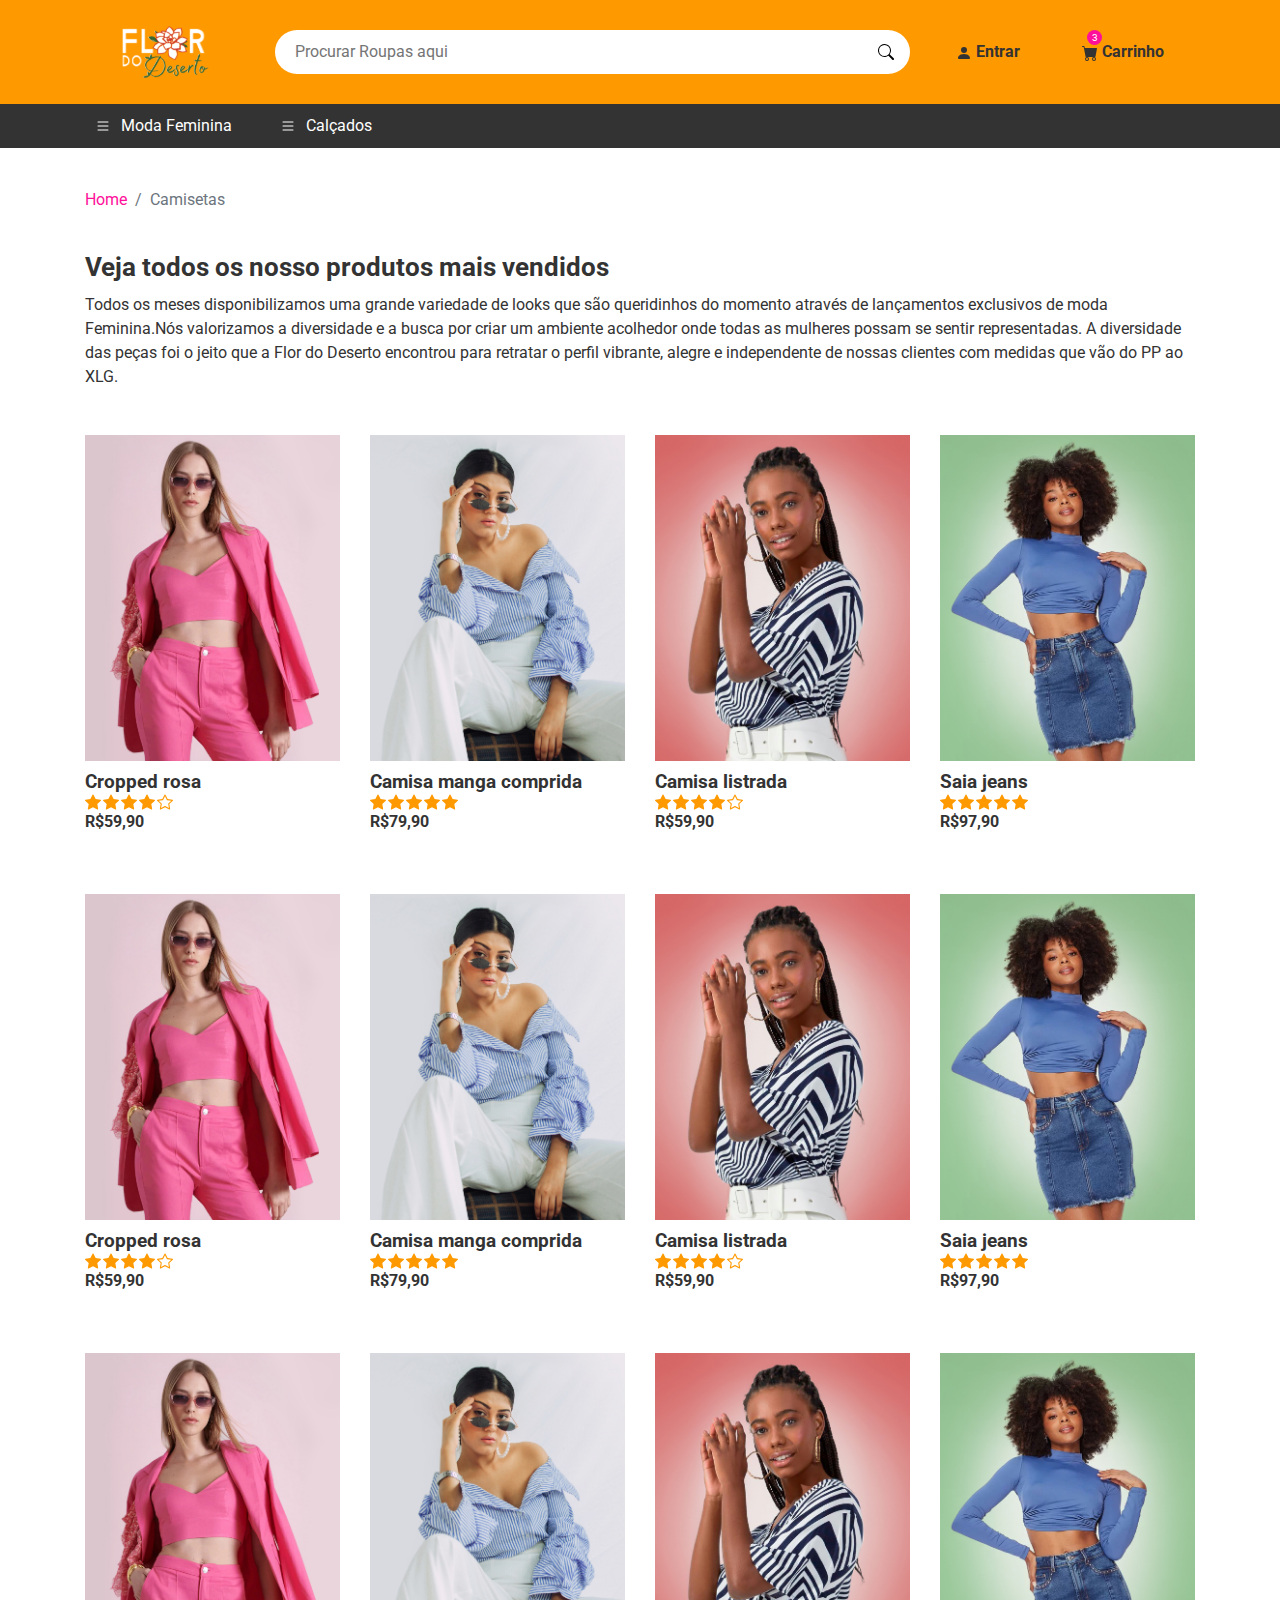
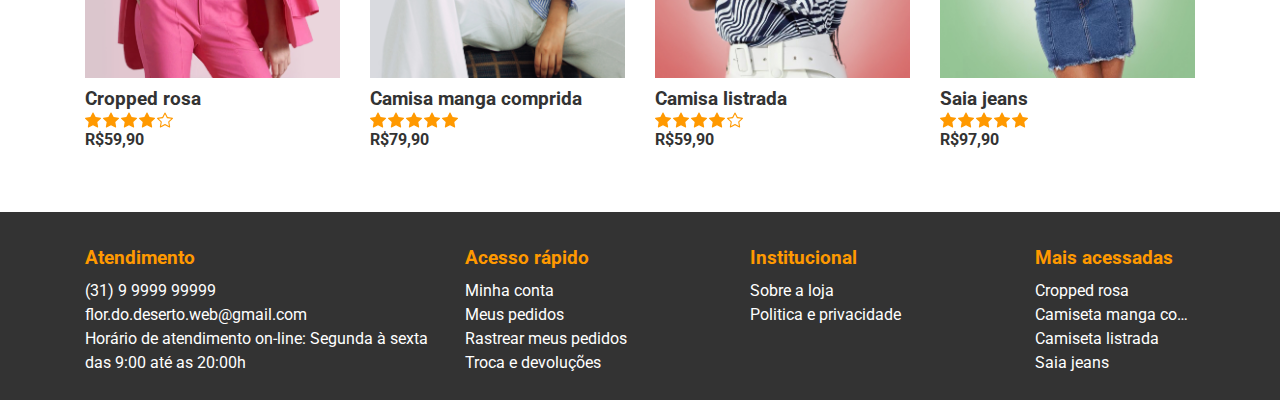
==== assets/camisetas.html @ 4057815c "Adicionada página secundária e Design responsivo ao Bootstrap no SCSS  e CSS" ====
<!DOCTYPE html>
<html lang="pt-br">

<head>
  <meta charset="UTF-8">
  <meta name="viewport" content="width=device-width, initial-scale=1.0">
  <title>FLOR DO DESERTO - CAMISETAS</title>

  <!--Favicons-->
  <link rel="apple-touch-icon" sizes="57x57" href="./images/favicons/">
  <link rel="apple-touch-icon" sizes="60x60" href="./images/favicons/apple-icon-60x60.png">
  <link rel="apple-touch-icon" sizes="72x72" href="./images/favicons/apple-icon-72x72.png">
  <link rel="apple-touch-icon" sizes="76x76" href="./images/favicons/apple-icon-76x76.png">
  <link rel="apple-touch-icon" sizes="114x114" href="./images/favicons/apple-icon-114x114.png">
  <link rel="apple-touch-icon" sizes="120x120" href="./images/favicons/apple-icon-120x120.png">
  <link rel="apple-touch-icon" sizes="144x144" href="./images/favicons/apple-icon-144x144.png">
  <link rel="apple-touch-icon" sizes="152x152" href="./images/favicons/apple-icon-152x152.png">
  <link rel="apple-touch-icon" sizes="180x180" href="./images/favicons/apple-icon-180x180.png">
  <link rel="icon" type="image/png" sizes="192x192" href="./images/favicons/android-icon-192x192.png">
  <link rel="icon" type="image/png" sizes="32x32" href="./images/favicons/favicon-32x32.png">
  <link rel="icon" type="image/png" sizes="96x96" href="./images/favicons/favicon-96x96.png">
  <link rel="icon" type="image/png" sizes="16x16" href="./images/favicons/favicon-16x16.png">
  <link rel="manifest" href="./images/favicons/manifest.json">
  <meta name="msapplication-TileColor" content="#FF9900">
  <meta name="msapplication-TileImage" content="./images/favicons/ms-icon-144x144.png">
  <meta name="theme-color" content="#FF9900">
  <!--end Favicons-->
  <link href="https://cdn.jsdelivr.net/npm/bootstrap@5.3.1/dist/css/bootstrap.min.css" rel="stylesheet"
    integrity="sha384-4bw+/aepP/YC94hEpVNVgiZdgIC5+VKNBQNGCHeKRQN+PtmoHDEXuppvnDJzQIu9" crossorigin="anonymous">
  <script src="https://cdn.jsdelivr.net/npm/bootstrap@5.3.1/dist/js/bootstrap.bundle.min.js"
    integrity="sha384-HwwvtgBNo3bZJJLYd8oVXjrBZt8cqVSpeBNS5n7C8IVInixGAoxmnlMuBnhbgrkm"
    crossorigin="anonymous"></script>

  <!-- CSS -->
  <link rel="stylesheet" href="./css/style.css">

</head>

<body>


  <!--header-->
  <header class="container-fluid align-content-center">
    <!--container-->
    <section class="container">
      <!--row-->
      <article class="row d-flex align-content-center">
        <!--logo-->
        <a href="./index.html" class="col-md-2  d-flex justify-content-center">
          <img src="./images/Logo.svg" class="img-fluid " alt="Logo da empresa - Flor do Deserto">
        </a>
        <!--end logo-->

        <!--buscador-->
        <form action="#" class="col-md-7 d-flex align-items-center">
          <input type="text" name="name" placeholder="Procurar Roupas aqui">

          <button class="d-flex align-items-center">
            <svg xmlns="http://www.w3.org/2000/svg" width="16" height="16" fill="currentColor" class="bi bi-search"
              viewBox="0 0 16 16">
              <path
                d="M11.742 10.344a6.5 6.5 0 1 0-1.397 1.398h-.001c.03.04.062.078.098.115l3.85 3.85a1 1 0 0 0 1.415-1.414l-3.85-3.85a1.007 1.007 0 0 0-.115-.1zM12 6.5a5.5 5.5 0 1 1-11 0 5.5 5.5 0 0 1 11 0z" />
            </svg>
          </button>
        </form>
        <!--end buscador-->

        <!--administrativo do cliente-->
        <ul class="col-md-3 nav d-flex align-items-center justify-content-around">
          <li class="nav-item">
            <a href="#">
              <svg xmlns="http://www.w3.org/2000/svg" width="16" height="16" fill="currentColor"
                class="bi bi-person-fill" viewBox="0 0 16 16">
                <path d="M3 14s-1 0-1-1 1-4 6-4 6 3 6 4-1 1-1 1H3Zm5-6a3 3 0 1 0 0-6 3 3 0 0 0 0 6Z" />
              </svg>
              Entrar
            </a>
          </li>

          <li class="nav-item">
            <span class="notificacao d-flex align-items-center justify-content-center">3</span>
            <a href="#">
              <svg xmlns="http://www.w3.org/2000/svg" width="16" height="16" fill="currentColor" class="bi bi-cart-fill"
                viewBox="0 0 16 16">
                <path
                  d="M0 1.5A.5.5 0 0 1 .5 1H2a.5.5 0 0 1 .485.379L2.89 3H14.5a.5.5 0 0 1 .491.592l-1.5 8A.5.5 0 0 1 13 12H4a.5.5 0 0 1-.491-.408L2.01 3.607 1.61 2H.5a.5.5 0 0 1-.5-.5zM5 12a2 2 0 1 0 0 4 2 2 0 0 0 0-4zm7 0a2 2 0 1 0 0 4 2 2 0 0 0 0-4zm-7 1a1 1 0 1 1 0 2 1 1 0 0 1 0-2zm7 0a1 1 0 1 1 0 2 1 1 0 0 1 0-2z" />
              </svg>
              Carrinho
            </a>
          </li>
        </ul>
        <!--end administrativo do cliente-->

      </article>
      <!--end row-->
    </section>
    <!--end container-->
  </header>
  <!--end header-->

  <!--menu site-->
  <nav class="container-fluid nav-produtos">
    <!--container-->
    <section class="container">
      <!--menu-->
      <ul class="nav">
        <!--lista de itens-->
        <li class="col-xl-2 col-md-12 nav-item d-flex align-items-center">
          <svg xmlns="http://www.w3.org/2000/svg" width="16" height="16" fill="currentColor" class="bi bi-list"
            viewBox="0 0 16 16">
            <path fill-rule="evenodd"
              d="M2.5 12a.5.5 0 0 1 .5-.5h10a.5.5 0 0 1 0 1H3a.5.5 0 0 1-.5-.5zm0-4a.5.5 0 0 1 .5-.5h10a.5.5 0 0 1 0 1H3a.5.5 0 0 1-.5-.5zm0-4a.5.5 0 0 1 .5-.5h10a.5.5 0 0 1 0 1H3a.5.5 0 0 1-.5-.5z" />
          </svg>
          Moda Feminina
          <!--submenu-->
          <ul class="nav flex-column">
            <li class="nav-item"><a href="#">Lançamento</a></li>

            <li class="nav-item"><a href="#">Plus Size</a></li>

            <li class="nav-item"><a href="#">Moda Street</a></li>

            <li class="nav-item"><a href="#">Acessórios</a></li>

            <li class="nav-item"><a href="#">Promoção</a></li>
          </ul>
        </li>
        <!--submenu-->
        <li class="col-xl-2 col-md-12 nav-item d-flex align-items-center">
          <svg xmlns="http://www.w3.org/2000/svg" width="16" height="16" fill="currentColor" class="bi bi-list"
            viewBox="0 0 16 16">
            <path fill-rule="evenodd"
              d="M2.5 12a.5.5 0 0 1 .5-.5h10a.5.5 0 0 1 0 1H3a.5.5 0 0 1-.5-.5zm0-4a.5.5 0 0 1 .5-.5h10a.5.5 0 0 1 0 1H3a.5.5 0 0 1-.5-.5zm0-4a.5.5 0 0 1 .5-.5h10a.5.5 0 0 1 0 1H3a.5.5 0 0 1-.5-.5z" />
          </svg>
          Calçados
        </li>
        <!--end lista de itens-->
      </ul>
      <!--end menu-->
    </section>
    <!--end container-->
  </nav>
  <!--end menu site-->
  <main>

    <!--container produtos-->
    <section class="container produtos">

      <nav aria-label="breadcrumb">
        <ol class="breadcrumb">
          <li class="breadcrumb-item"><a href="#">Home</a></li>
          <li class="breadcrumb-item active" aria-current="page">Camisetas</li>
        </ol>
      </nav>

      <h1>Veja todos os nosso produtos mais vendidos</h1>
      <p>Todos os meses disponibilizamos uma grande variedade de looks que são queridinhos do momento através de
        lançamentos exclusivos de moda Feminina.Nós valorizamos a diversidade e a busca por criar um ambiente acolhedor
        onde todas as mulheres possam se sentir representadas. A diversidade das peças foi o jeito que a Flor do Deserto
        encontrou para retratar o perfil vibrante, alegre e independente de nossas clientes com medidas que vão do PP ao
        XLG.</p>
      <article class="row">

        <!--cropped rosa-->
        <a href="#" class="produtos-container col-md-3">
          <img src="./images/croped-rosa.png" class="img-fluid" alt="Cropped rosa">
          <!--descrição-->
          <article class="produtos-itens">
            <h2>Cropped rosa</h2>
            <div class="produtos-stars">
              <svg xmlns="http://www.w3.org/2000/svg" width="16" height="16" fill="currentColor" class="bi bi-star-fill"
                viewBox="0 0 16 16">
                <path
                  d="M3.612 15.443c-.386.198-.824-.149-.746-.592l.83-4.73L.173 6.765c-.329-.314-.158-.888.283-.95l4.898-.696L7.538.792c.197-.39.73-.39.927 0l2.184 4.327 4.898.696c.441.062.612.636.282.95l-3.522 3.356.83 4.73c.078.443-.36.79-.746.592L8 13.187l-4.389 2.256z" />
              </svg>
              <svg xmlns="http://www.w3.org/2000/svg" width="16" height="16" fill="currentColor" class="bi bi-star-fill"
                viewBox="0 0 16 16">
                <path
                  d="M3.612 15.443c-.386.198-.824-.149-.746-.592l.83-4.73L.173 6.765c-.329-.314-.158-.888.283-.95l4.898-.696L7.538.792c.197-.39.73-.39.927 0l2.184 4.327 4.898.696c.441.062.612.636.282.95l-3.522 3.356.83 4.73c.078.443-.36.79-.746.592L8 13.187l-4.389 2.256z" />
              </svg>
              <svg xmlns="http://www.w3.org/2000/svg" width="16" height="16" fill="currentColor" class="bi bi-star-fill"
                viewBox="0 0 16 16">
                <path
                  d="M3.612 15.443c-.386.198-.824-.149-.746-.592l.83-4.73L.173 6.765c-.329-.314-.158-.888.283-.95l4.898-.696L7.538.792c.197-.39.73-.39.927 0l2.184 4.327 4.898.696c.441.062.612.636.282.95l-3.522 3.356.83 4.73c.078.443-.36.79-.746.592L8 13.187l-4.389 2.256z" />
              </svg>
              <svg xmlns="http://www.w3.org/2000/svg" width="16" height="16" fill="currentColor" class="bi bi-star-fill"
                viewBox="0 0 16 16">
                <path
                  d="M3.612 15.443c-.386.198-.824-.149-.746-.592l.83-4.73L.173 6.765c-.329-.314-.158-.888.283-.95l4.898-.696L7.538.792c.197-.39.73-.39.927 0l2.184 4.327 4.898.696c.441.062.612.636.282.95l-3.522 3.356.83 4.73c.078.443-.36.79-.746.592L8 13.187l-4.389 2.256z" />
              </svg>
              <svg xmlns="http://www.w3.org/2000/svg" width="16" height="16" fill="currentColor" class="bi bi-star"
                viewBox="0 0 16 16">
                <path
                  d="M2.866 14.85c-.078.444.36.791.746.593l4.39-2.256 4.389 2.256c.386.198.824-.149.746-.592l-.83-4.73 3.522-3.356c.33-.314.16-.888-.282-.95l-4.898-.696L8.465.792a.513.513 0 0 0-.927 0L5.354 5.12l-4.898.696c-.441.062-.612.636-.283.95l3.523 3.356-.83 4.73zm4.905-2.767-3.686 1.894.694-3.957a.565.565 0 0 0-.163-.505L1.71 6.745l4.052-.576a.525.525 0 0 0 .393-.288L8 2.223l1.847 3.658a.525.525 0 0 0 .393.288l4.052.575-2.906 2.77a.565.565 0 0 0-.163.506l.694 3.957-3.686-1.894a.503.503 0 0 0-.461 0z" />
              </svg>
            </div>
            <strong class="produtos-preco">R$59,90</strong>
          </article>
          <!--end descrição-->
        </a>
        <!--end cropped rosa-->

        <!--camisa manga comprida-->
        <a href="#" class="produtos-container col-md-3">
          <img src="./images/camiseta-manga-comprida.png" class="img-fluid" alt="camisa manga comprida">
          <!--descrição-->
          <article class="produtos-itens">
            <h2>Camisa manga comprida</h2>
            <div class="produtos-stars">
              <svg xmlns="http://www.w3.org/2000/svg" width="16" height="16" fill="currentColor" class="bi bi-star-fill"
                viewBox="0 0 16 16">
                <path
                  d="M3.612 15.443c-.386.198-.824-.149-.746-.592l.83-4.73L.173 6.765c-.329-.314-.158-.888.283-.95l4.898-.696L7.538.792c.197-.39.73-.39.927 0l2.184 4.327 4.898.696c.441.062.612.636.282.95l-3.522 3.356.83 4.73c.078.443-.36.79-.746.592L8 13.187l-4.389 2.256z" />
              </svg>
              <svg xmlns="http://www.w3.org/2000/svg" width="16" height="16" fill="currentColor" class="bi bi-star-fill"
                viewBox="0 0 16 16">
                <path
                  d="M3.612 15.443c-.386.198-.824-.149-.746-.592l.83-4.73L.173 6.765c-.329-.314-.158-.888.283-.95l4.898-.696L7.538.792c.197-.39.73-.39.927 0l2.184 4.327 4.898.696c.441.062.612.636.282.95l-3.522 3.356.83 4.73c.078.443-.36.79-.746.592L8 13.187l-4.389 2.256z" />
              </svg>
              <svg xmlns="http://www.w3.org/2000/svg" width="16" height="16" fill="currentColor" class="bi bi-star-fill"
                viewBox="0 0 16 16">
                <path
                  d="M3.612 15.443c-.386.198-.824-.149-.746-.592l.83-4.73L.173 6.765c-.329-.314-.158-.888.283-.95l4.898-.696L7.538.792c.197-.39.73-.39.927 0l2.184 4.327 4.898.696c.441.062.612.636.282.95l-3.522 3.356.83 4.73c.078.443-.36.79-.746.592L8 13.187l-4.389 2.256z" />
              </svg>
              <svg xmlns="http://www.w3.org/2000/svg" width="16" height="16" fill="currentColor" class="bi bi-star-fill"
                viewBox="0 0 16 16">
                <path
                  d="M3.612 15.443c-.386.198-.824-.149-.746-.592l.83-4.73L.173 6.765c-.329-.314-.158-.888.283-.95l4.898-.696L7.538.792c.197-.39.73-.39.927 0l2.184 4.327 4.898.696c.441.062.612.636.282.95l-3.522 3.356.83 4.73c.078.443-.36.79-.746.592L8 13.187l-4.389 2.256z" />
              </svg>
              <svg xmlns="http://www.w3.org/2000/svg" width="16" height="16" fill="currentColor" class="bi bi-star-fill"
                viewBox="0 0 16 16">
                <path
                  d="M3.612 15.443c-.386.198-.824-.149-.746-.592l.83-4.73L.173 6.765c-.329-.314-.158-.888.283-.95l4.898-.696L7.538.792c.197-.39.73-.39.927 0l2.184 4.327 4.898.696c.441.062.612.636.282.95l-3.522 3.356.83 4.73c.078.443-.36.79-.746.592L8 13.187l-4.389 2.256z" />
              </svg>
            </div>
            <strong class="produtos-preco">R$79,90</strong>
          </article>
          <!--end descrição-->
        </a>
        <!--camisa manga comprida-->

        <!--camisa listrada-->
        <a href="#" class="produtos-container col-md-3">
          <img src="./images/Camiseta Listrada.png" class="img-fluid" alt="Camisa listrada">
          <!--descrição-->
          <article class="produtos-itens">
            <h2>Camisa listrada</h2>
            <div class="produtos-stars">
              <svg xmlns="http://www.w3.org/2000/svg" width="16" height="16" fill="currentColor" class="bi bi-star-fill"
                viewBox="0 0 16 16">
                <path
                  d="M3.612 15.443c-.386.198-.824-.149-.746-.592l.83-4.73L.173 6.765c-.329-.314-.158-.888.283-.95l4.898-.696L7.538.792c.197-.39.73-.39.927 0l2.184 4.327 4.898.696c.441.062.612.636.282.95l-3.522 3.356.83 4.73c.078.443-.36.79-.746.592L8 13.187l-4.389 2.256z" />
              </svg>
              <svg xmlns="http://www.w3.org/2000/svg" width="16" height="16" fill="currentColor" class="bi bi-star-fill"
                viewBox="0 0 16 16">
                <path
                  d="M3.612 15.443c-.386.198-.824-.149-.746-.592l.83-4.73L.173 6.765c-.329-.314-.158-.888.283-.95l4.898-.696L7.538.792c.197-.39.73-.39.927 0l2.184 4.327 4.898.696c.441.062.612.636.282.95l-3.522 3.356.83 4.73c.078.443-.36.79-.746.592L8 13.187l-4.389 2.256z" />
              </svg>
              <svg xmlns="http://www.w3.org/2000/svg" width="16" height="16" fill="currentColor" class="bi bi-star-fill"
                viewBox="0 0 16 16">
                <path
                  d="M3.612 15.443c-.386.198-.824-.149-.746-.592l.83-4.73L.173 6.765c-.329-.314-.158-.888.283-.95l4.898-.696L7.538.792c.197-.39.73-.39.927 0l2.184 4.327 4.898.696c.441.062.612.636.282.95l-3.522 3.356.83 4.73c.078.443-.36.79-.746.592L8 13.187l-4.389 2.256z" />
              </svg>
              <svg xmlns="http://www.w3.org/2000/svg" width="16" height="16" fill="currentColor" class="bi bi-star-fill"
                viewBox="0 0 16 16">
                <path
                  d="M3.612 15.443c-.386.198-.824-.149-.746-.592l.83-4.73L.173 6.765c-.329-.314-.158-.888.283-.95l4.898-.696L7.538.792c.197-.39.73-.39.927 0l2.184 4.327 4.898.696c.441.062.612.636.282.95l-3.522 3.356.83 4.73c.078.443-.36.79-.746.592L8 13.187l-4.389 2.256z" />
              </svg>
              <svg xmlns="http://www.w3.org/2000/svg" width="16" height="16" fill="currentColor" class="bi bi-star"
                viewBox="0 0 16 16">
                <path
                  d="M2.866 14.85c-.078.444.36.791.746.593l4.39-2.256 4.389 2.256c.386.198.824-.149.746-.592l-.83-4.73 3.522-3.356c.33-.314.16-.888-.282-.95l-4.898-.696L8.465.792a.513.513 0 0 0-.927 0L5.354 5.12l-4.898.696c-.441.062-.612.636-.283.95l3.523 3.356-.83 4.73zm4.905-2.767-3.686 1.894.694-3.957a.565.565 0 0 0-.163-.505L1.71 6.745l4.052-.576a.525.525 0 0 0 .393-.288L8 2.223l1.847 3.658a.525.525 0 0 0 .393.288l4.052.575-2.906 2.77a.565.565 0 0 0-.163.506l.694 3.957-3.686-1.894a.503.503 0 0 0-.461 0z" />
              </svg>
            </div>
            <strong class="produtos-preco">R$59,90</strong>
          </article>
          <!--end descrição-->
        </a>
        <!--camisa listrada-->

        <!--saia jeans-->
        <a href="#" class="produtos-container col-md-3">
          <img src="./images/saia-jeans.png" class="img-fluid" alt="saia jeans">
          <!--descrição-->
          <article class="produtos-itens">
            <h2>Saia jeans</h2>
            <div class="produtos-stars">
              <svg xmlns="http://www.w3.org/2000/svg" width="16" height="16" fill="currentColor" class="bi bi-star-fill"
                viewBox="0 0 16 16">
                <path
                  d="M3.612 15.443c-.386.198-.824-.149-.746-.592l.83-4.73L.173 6.765c-.329-.314-.158-.888.283-.95l4.898-.696L7.538.792c.197-.39.73-.39.927 0l2.184 4.327 4.898.696c.441.062.612.636.282.95l-3.522 3.356.83 4.73c.078.443-.36.79-.746.592L8 13.187l-4.389 2.256z" />
              </svg>
              <svg xmlns="http://www.w3.org/2000/svg" width="16" height="16" fill="currentColor" class="bi bi-star-fill"
                viewBox="0 0 16 16">
                <path
                  d="M3.612 15.443c-.386.198-.824-.149-.746-.592l.83-4.73L.173 6.765c-.329-.314-.158-.888.283-.95l4.898-.696L7.538.792c.197-.39.73-.39.927 0l2.184 4.327 4.898.696c.441.062.612.636.282.95l-3.522 3.356.83 4.73c.078.443-.36.79-.746.592L8 13.187l-4.389 2.256z" />
              </svg>
              <svg xmlns="http://www.w3.org/2000/svg" width="16" height="16" fill="currentColor" class="bi bi-star-fill"
                viewBox="0 0 16 16">
                <path
                  d="M3.612 15.443c-.386.198-.824-.149-.746-.592l.83-4.73L.173 6.765c-.329-.314-.158-.888.283-.95l4.898-.696L7.538.792c.197-.39.73-.39.927 0l2.184 4.327 4.898.696c.441.062.612.636.282.95l-3.522 3.356.83 4.73c.078.443-.36.79-.746.592L8 13.187l-4.389 2.256z" />
              </svg>
              <svg xmlns="http://www.w3.org/2000/svg" width="16" height="16" fill="currentColor" class="bi bi-star-fill"
                viewBox="0 0 16 16">
                <path
                  d="M3.612 15.443c-.386.198-.824-.149-.746-.592l.83-4.73L.173 6.765c-.329-.314-.158-.888.283-.95l4.898-.696L7.538.792c.197-.39.73-.39.927 0l2.184 4.327 4.898.696c.441.062.612.636.282.95l-3.522 3.356.83 4.73c.078.443-.36.79-.746.592L8 13.187l-4.389 2.256z" />
              </svg>
              <svg xmlns="http://www.w3.org/2000/svg" width="16" height="16" fill="currentColor" class="bi bi-star-fill"
                viewBox="0 0 16 16">
                <path
                  d="M3.612 15.443c-.386.198-.824-.149-.746-.592l.83-4.73L.173 6.765c-.329-.314-.158-.888.283-.95l4.898-.696L7.538.792c.197-.39.73-.39.927 0l2.184 4.327 4.898.696c.441.062.612.636.282.95l-3.522 3.356.83 4.73c.078.443-.36.79-.746.592L8 13.187l-4.389 2.256z" />
              </svg>
            </div>
            <strong class="produtos-preco">R$97,90</strong>
          </article>
          <!--end descrição-->
        </a>
        <!--saia jeans-->

        <!--cropped rosa-->
        <a href="#" class="produtos-container col-md-3">
          <img src="./images/croped-rosa.png" class="img-fluid" alt="Cropped rosa">
          <!--descrição-->
          <article class="produtos-itens">
            <h2>Cropped rosa</h2>
            <div class="produtos-stars">
              <svg xmlns="http://www.w3.org/2000/svg" width="16" height="16" fill="currentColor" class="bi bi-star-fill"
                viewBox="0 0 16 16">
                <path
                  d="M3.612 15.443c-.386.198-.824-.149-.746-.592l.83-4.73L.173 6.765c-.329-.314-.158-.888.283-.95l4.898-.696L7.538.792c.197-.39.73-.39.927 0l2.184 4.327 4.898.696c.441.062.612.636.282.95l-3.522 3.356.83 4.73c.078.443-.36.79-.746.592L8 13.187l-4.389 2.256z" />
              </svg>
              <svg xmlns="http://www.w3.org/2000/svg" width="16" height="16" fill="currentColor" class="bi bi-star-fill"
                viewBox="0 0 16 16">
                <path
                  d="M3.612 15.443c-.386.198-.824-.149-.746-.592l.83-4.73L.173 6.765c-.329-.314-.158-.888.283-.95l4.898-.696L7.538.792c.197-.39.73-.39.927 0l2.184 4.327 4.898.696c.441.062.612.636.282.95l-3.522 3.356.83 4.73c.078.443-.36.79-.746.592L8 13.187l-4.389 2.256z" />
              </svg>
              <svg xmlns="http://www.w3.org/2000/svg" width="16" height="16" fill="currentColor" class="bi bi-star-fill"
                viewBox="0 0 16 16">
                <path
                  d="M3.612 15.443c-.386.198-.824-.149-.746-.592l.83-4.73L.173 6.765c-.329-.314-.158-.888.283-.95l4.898-.696L7.538.792c.197-.39.73-.39.927 0l2.184 4.327 4.898.696c.441.062.612.636.282.95l-3.522 3.356.83 4.73c.078.443-.36.79-.746.592L8 13.187l-4.389 2.256z" />
              </svg>
              <svg xmlns="http://www.w3.org/2000/svg" width="16" height="16" fill="currentColor" class="bi bi-star-fill"
                viewBox="0 0 16 16">
                <path
                  d="M3.612 15.443c-.386.198-.824-.149-.746-.592l.83-4.73L.173 6.765c-.329-.314-.158-.888.283-.95l4.898-.696L7.538.792c.197-.39.73-.39.927 0l2.184 4.327 4.898.696c.441.062.612.636.282.95l-3.522 3.356.83 4.73c.078.443-.36.79-.746.592L8 13.187l-4.389 2.256z" />
              </svg>
              <svg xmlns="http://www.w3.org/2000/svg" width="16" height="16" fill="currentColor" class="bi bi-star"
                viewBox="0 0 16 16">
                <path
                  d="M2.866 14.85c-.078.444.36.791.746.593l4.39-2.256 4.389 2.256c.386.198.824-.149.746-.592l-.83-4.73 3.522-3.356c.33-.314.16-.888-.282-.95l-4.898-.696L8.465.792a.513.513 0 0 0-.927 0L5.354 5.12l-4.898.696c-.441.062-.612.636-.283.95l3.523 3.356-.83 4.73zm4.905-2.767-3.686 1.894.694-3.957a.565.565 0 0 0-.163-.505L1.71 6.745l4.052-.576a.525.525 0 0 0 .393-.288L8 2.223l1.847 3.658a.525.525 0 0 0 .393.288l4.052.575-2.906 2.77a.565.565 0 0 0-.163.506l.694 3.957-3.686-1.894a.503.503 0 0 0-.461 0z" />
              </svg>
            </div>
            <strong class="produtos-preco">R$59,90</strong>
          </article>
          <!--end descrição-->
        </a>
        <!--end cropped rosa-->

        <!--camisa manga comprida-->
        <a href="#" class="produtos-container col-md-3">
          <img src="./images/camiseta-manga-comprida.png" class="img-fluid" alt="camisa manga comprida">
          <!--descrição-->
          <article class="produtos-itens">
            <h2>Camisa manga comprida</h2>
            <div class="produtos-stars">
              <svg xmlns="http://www.w3.org/2000/svg" width="16" height="16" fill="currentColor" class="bi bi-star-fill"
                viewBox="0 0 16 16">
                <path
                  d="M3.612 15.443c-.386.198-.824-.149-.746-.592l.83-4.73L.173 6.765c-.329-.314-.158-.888.283-.95l4.898-.696L7.538.792c.197-.39.73-.39.927 0l2.184 4.327 4.898.696c.441.062.612.636.282.95l-3.522 3.356.83 4.73c.078.443-.36.79-.746.592L8 13.187l-4.389 2.256z" />
              </svg>
              <svg xmlns="http://www.w3.org/2000/svg" width="16" height="16" fill="currentColor" class="bi bi-star-fill"
                viewBox="0 0 16 16">
                <path
                  d="M3.612 15.443c-.386.198-.824-.149-.746-.592l.83-4.73L.173 6.765c-.329-.314-.158-.888.283-.95l4.898-.696L7.538.792c.197-.39.73-.39.927 0l2.184 4.327 4.898.696c.441.062.612.636.282.95l-3.522 3.356.83 4.73c.078.443-.36.79-.746.592L8 13.187l-4.389 2.256z" />
              </svg>
              <svg xmlns="http://www.w3.org/2000/svg" width="16" height="16" fill="currentColor" class="bi bi-star-fill"
                viewBox="0 0 16 16">
                <path
                  d="M3.612 15.443c-.386.198-.824-.149-.746-.592l.83-4.73L.173 6.765c-.329-.314-.158-.888.283-.95l4.898-.696L7.538.792c.197-.39.73-.39.927 0l2.184 4.327 4.898.696c.441.062.612.636.282.95l-3.522 3.356.83 4.73c.078.443-.36.79-.746.592L8 13.187l-4.389 2.256z" />
              </svg>
              <svg xmlns="http://www.w3.org/2000/svg" width="16" height="16" fill="currentColor" class="bi bi-star-fill"
                viewBox="0 0 16 16">
                <path
                  d="M3.612 15.443c-.386.198-.824-.149-.746-.592l.83-4.73L.173 6.765c-.329-.314-.158-.888.283-.95l4.898-.696L7.538.792c.197-.39.73-.39.927 0l2.184 4.327 4.898.696c.441.062.612.636.282.95l-3.522 3.356.83 4.73c.078.443-.36.79-.746.592L8 13.187l-4.389 2.256z" />
              </svg>
              <svg xmlns="http://www.w3.org/2000/svg" width="16" height="16" fill="currentColor" class="bi bi-star-fill"
                viewBox="0 0 16 16">
                <path
                  d="M3.612 15.443c-.386.198-.824-.149-.746-.592l.83-4.73L.173 6.765c-.329-.314-.158-.888.283-.95l4.898-.696L7.538.792c.197-.39.73-.39.927 0l2.184 4.327 4.898.696c.441.062.612.636.282.95l-3.522 3.356.83 4.73c.078.443-.36.79-.746.592L8 13.187l-4.389 2.256z" />
              </svg>
            </div>
            <strong class="produtos-preco">R$79,90</strong>
          </article>
          <!--end descrição-->
        </a>
        <!--camisa manga comprida-->

        <!--camisa listrada-->
        <a href="#" class="produtos-container col-md-3">
          <img src="./images/Camiseta Listrada.png" class="img-fluid" alt="Camisa listrada">
          <!--descrição-->
          <article class="produtos-itens">
            <h2>Camisa listrada</h2>
            <div class="produtos-stars">
              <svg xmlns="http://www.w3.org/2000/svg" width="16" height="16" fill="currentColor" class="bi bi-star-fill"
                viewBox="0 0 16 16">
                <path
                  d="M3.612 15.443c-.386.198-.824-.149-.746-.592l.83-4.73L.173 6.765c-.329-.314-.158-.888.283-.95l4.898-.696L7.538.792c.197-.39.73-.39.927 0l2.184 4.327 4.898.696c.441.062.612.636.282.95l-3.522 3.356.83 4.73c.078.443-.36.79-.746.592L8 13.187l-4.389 2.256z" />
              </svg>
              <svg xmlns="http://www.w3.org/2000/svg" width="16" height="16" fill="currentColor" class="bi bi-star-fill"
                viewBox="0 0 16 16">
                <path
                  d="M3.612 15.443c-.386.198-.824-.149-.746-.592l.83-4.73L.173 6.765c-.329-.314-.158-.888.283-.95l4.898-.696L7.538.792c.197-.39.73-.39.927 0l2.184 4.327 4.898.696c.441.062.612.636.282.95l-3.522 3.356.83 4.73c.078.443-.36.79-.746.592L8 13.187l-4.389 2.256z" />
              </svg>
              <svg xmlns="http://www.w3.org/2000/svg" width="16" height="16" fill="currentColor" class="bi bi-star-fill"
                viewBox="0 0 16 16">
                <path
                  d="M3.612 15.443c-.386.198-.824-.149-.746-.592l.83-4.73L.173 6.765c-.329-.314-.158-.888.283-.95l4.898-.696L7.538.792c.197-.39.73-.39.927 0l2.184 4.327 4.898.696c.441.062.612.636.282.95l-3.522 3.356.83 4.73c.078.443-.36.79-.746.592L8 13.187l-4.389 2.256z" />
              </svg>
              <svg xmlns="http://www.w3.org/2000/svg" width="16" height="16" fill="currentColor" class="bi bi-star-fill"
                viewBox="0 0 16 16">
                <path
                  d="M3.612 15.443c-.386.198-.824-.149-.746-.592l.83-4.73L.173 6.765c-.329-.314-.158-.888.283-.95l4.898-.696L7.538.792c.197-.39.73-.39.927 0l2.184 4.327 4.898.696c.441.062.612.636.282.95l-3.522 3.356.83 4.73c.078.443-.36.79-.746.592L8 13.187l-4.389 2.256z" />
              </svg>
              <svg xmlns="http://www.w3.org/2000/svg" width="16" height="16" fill="currentColor" class="bi bi-star"
                viewBox="0 0 16 16">
                <path
                  d="M2.866 14.85c-.078.444.36.791.746.593l4.39-2.256 4.389 2.256c.386.198.824-.149.746-.592l-.83-4.73 3.522-3.356c.33-.314.16-.888-.282-.95l-4.898-.696L8.465.792a.513.513 0 0 0-.927 0L5.354 5.12l-4.898.696c-.441.062-.612.636-.283.95l3.523 3.356-.83 4.73zm4.905-2.767-3.686 1.894.694-3.957a.565.565 0 0 0-.163-.505L1.71 6.745l4.052-.576a.525.525 0 0 0 .393-.288L8 2.223l1.847 3.658a.525.525 0 0 0 .393.288l4.052.575-2.906 2.77a.565.565 0 0 0-.163.506l.694 3.957-3.686-1.894a.503.503 0 0 0-.461 0z" />
              </svg>
            </div>
            <strong class="produtos-preco">R$59,90</strong>
          </article>
          <!--end descrição-->
        </a>
        <!--camisa listrada-->

        <!--saia jeans-->
        <a href="#" class="produtos-container col-md-3">
          <img src="./images/saia-jeans.png" class="img-fluid" alt="saia jeans">
          <!--descrição-->
          <article class="produtos-itens">
            <h2>Saia jeans</h2>
            <div class="produtos-stars">
              <svg xmlns="http://www.w3.org/2000/svg" width="16" height="16" fill="currentColor" class="bi bi-star-fill"
                viewBox="0 0 16 16">
                <path
                  d="M3.612 15.443c-.386.198-.824-.149-.746-.592l.83-4.73L.173 6.765c-.329-.314-.158-.888.283-.95l4.898-.696L7.538.792c.197-.39.73-.39.927 0l2.184 4.327 4.898.696c.441.062.612.636.282.95l-3.522 3.356.83 4.73c.078.443-.36.79-.746.592L8 13.187l-4.389 2.256z" />
              </svg>
              <svg xmlns="http://www.w3.org/2000/svg" width="16" height="16" fill="currentColor" class="bi bi-star-fill"
                viewBox="0 0 16 16">
                <path
                  d="M3.612 15.443c-.386.198-.824-.149-.746-.592l.83-4.73L.173 6.765c-.329-.314-.158-.888.283-.95l4.898-.696L7.538.792c.197-.39.73-.39.927 0l2.184 4.327 4.898.696c.441.062.612.636.282.95l-3.522 3.356.83 4.73c.078.443-.36.79-.746.592L8 13.187l-4.389 2.256z" />
              </svg>
              <svg xmlns="http://www.w3.org/2000/svg" width="16" height="16" fill="currentColor" class="bi bi-star-fill"
                viewBox="0 0 16 16">
                <path
                  d="M3.612 15.443c-.386.198-.824-.149-.746-.592l.83-4.73L.173 6.765c-.329-.314-.158-.888.283-.95l4.898-.696L7.538.792c.197-.39.73-.39.927 0l2.184 4.327 4.898.696c.441.062.612.636.282.95l-3.522 3.356.83 4.73c.078.443-.36.79-.746.592L8 13.187l-4.389 2.256z" />
              </svg>
              <svg xmlns="http://www.w3.org/2000/svg" width="16" height="16" fill="currentColor" class="bi bi-star-fill"
                viewBox="0 0 16 16">
                <path
                  d="M3.612 15.443c-.386.198-.824-.149-.746-.592l.83-4.73L.173 6.765c-.329-.314-.158-.888.283-.95l4.898-.696L7.538.792c.197-.39.73-.39.927 0l2.184 4.327 4.898.696c.441.062.612.636.282.95l-3.522 3.356.83 4.73c.078.443-.36.79-.746.592L8 13.187l-4.389 2.256z" />
              </svg>
              <svg xmlns="http://www.w3.org/2000/svg" width="16" height="16" fill="currentColor" class="bi bi-star-fill"
                viewBox="0 0 16 16">
                <path
                  d="M3.612 15.443c-.386.198-.824-.149-.746-.592l.83-4.73L.173 6.765c-.329-.314-.158-.888.283-.95l4.898-.696L7.538.792c.197-.39.73-.39.927 0l2.184 4.327 4.898.696c.441.062.612.636.282.95l-3.522 3.356.83 4.73c.078.443-.36.79-.746.592L8 13.187l-4.389 2.256z" />
              </svg>
            </div>
            <strong class="produtos-preco">R$97,90</strong>
          </article>
          <!--end descrição-->
        </a>
        <!--saia jeans-->

        <!--cropped rosa-->
        <a href="#" class="produtos-container col-md-3">
          <img src="./images/croped-rosa.png" class="img-fluid" alt="Cropped rosa">
          <!--descrição-->
          <article class="produtos-itens">
            <h2>Cropped rosa</h2>
            <div class="produtos-stars">
              <svg xmlns="http://www.w3.org/2000/svg" width="16" height="16" fill="currentColor" class="bi bi-star-fill"
                viewBox="0 0 16 16">
                <path
                  d="M3.612 15.443c-.386.198-.824-.149-.746-.592l.83-4.73L.173 6.765c-.329-.314-.158-.888.283-.95l4.898-.696L7.538.792c.197-.39.73-.39.927 0l2.184 4.327 4.898.696c.441.062.612.636.282.95l-3.522 3.356.83 4.73c.078.443-.36.79-.746.592L8 13.187l-4.389 2.256z" />
              </svg>
              <svg xmlns="http://www.w3.org/2000/svg" width="16" height="16" fill="currentColor" class="bi bi-star-fill"
                viewBox="0 0 16 16">
                <path
                  d="M3.612 15.443c-.386.198-.824-.149-.746-.592l.83-4.73L.173 6.765c-.329-.314-.158-.888.283-.95l4.898-.696L7.538.792c.197-.39.73-.39.927 0l2.184 4.327 4.898.696c.441.062.612.636.282.95l-3.522 3.356.83 4.73c.078.443-.36.79-.746.592L8 13.187l-4.389 2.256z" />
              </svg>
              <svg xmlns="http://www.w3.org/2000/svg" width="16" height="16" fill="currentColor" class="bi bi-star-fill"
                viewBox="0 0 16 16">
                <path
                  d="M3.612 15.443c-.386.198-.824-.149-.746-.592l.83-4.73L.173 6.765c-.329-.314-.158-.888.283-.95l4.898-.696L7.538.792c.197-.39.73-.39.927 0l2.184 4.327 4.898.696c.441.062.612.636.282.95l-3.522 3.356.83 4.73c.078.443-.36.79-.746.592L8 13.187l-4.389 2.256z" />
              </svg>
              <svg xmlns="http://www.w3.org/2000/svg" width="16" height="16" fill="currentColor" class="bi bi-star-fill"
                viewBox="0 0 16 16">
                <path
                  d="M3.612 15.443c-.386.198-.824-.149-.746-.592l.83-4.73L.173 6.765c-.329-.314-.158-.888.283-.95l4.898-.696L7.538.792c.197-.39.73-.39.927 0l2.184 4.327 4.898.696c.441.062.612.636.282.95l-3.522 3.356.83 4.73c.078.443-.36.79-.746.592L8 13.187l-4.389 2.256z" />
              </svg>
              <svg xmlns="http://www.w3.org/2000/svg" width="16" height="16" fill="currentColor" class="bi bi-star"
                viewBox="0 0 16 16">
                <path
                  d="M2.866 14.85c-.078.444.36.791.746.593l4.39-2.256 4.389 2.256c.386.198.824-.149.746-.592l-.83-4.73 3.522-3.356c.33-.314.16-.888-.282-.95l-4.898-.696L8.465.792a.513.513 0 0 0-.927 0L5.354 5.12l-4.898.696c-.441.062-.612.636-.283.95l3.523 3.356-.83 4.73zm4.905-2.767-3.686 1.894.694-3.957a.565.565 0 0 0-.163-.505L1.71 6.745l4.052-.576a.525.525 0 0 0 .393-.288L8 2.223l1.847 3.658a.525.525 0 0 0 .393.288l4.052.575-2.906 2.77a.565.565 0 0 0-.163.506l.694 3.957-3.686-1.894a.503.503 0 0 0-.461 0z" />
              </svg>
            </div>
            <strong class="produtos-preco">R$59,90</strong>
          </article>
          <!--end descrição-->
        </a>
        <!--end cropped rosa-->

        <!--camisa manga comprida-->
        <a href="#" class="produtos-container col-md-3">
          <img src="./images/camiseta-manga-comprida.png" class="img-fluid" alt="camisa manga comprida">
          <!--descrição-->
          <article class="produtos-itens">
            <h2>Camisa manga comprida</h2>
            <div class="produtos-stars">
              <svg xmlns="http://www.w3.org/2000/svg" width="16" height="16" fill="currentColor" class="bi bi-star-fill"
                viewBox="0 0 16 16">
                <path
                  d="M3.612 15.443c-.386.198-.824-.149-.746-.592l.83-4.73L.173 6.765c-.329-.314-.158-.888.283-.95l4.898-.696L7.538.792c.197-.39.73-.39.927 0l2.184 4.327 4.898.696c.441.062.612.636.282.95l-3.522 3.356.83 4.73c.078.443-.36.79-.746.592L8 13.187l-4.389 2.256z" />
              </svg>
              <svg xmlns="http://www.w3.org/2000/svg" width="16" height="16" fill="currentColor" class="bi bi-star-fill"
                viewBox="0 0 16 16">
                <path
                  d="M3.612 15.443c-.386.198-.824-.149-.746-.592l.83-4.73L.173 6.765c-.329-.314-.158-.888.283-.95l4.898-.696L7.538.792c.197-.39.73-.39.927 0l2.184 4.327 4.898.696c.441.062.612.636.282.95l-3.522 3.356.83 4.73c.078.443-.36.79-.746.592L8 13.187l-4.389 2.256z" />
              </svg>
              <svg xmlns="http://www.w3.org/2000/svg" width="16" height="16" fill="currentColor" class="bi bi-star-fill"
                viewBox="0 0 16 16">
                <path
                  d="M3.612 15.443c-.386.198-.824-.149-.746-.592l.83-4.73L.173 6.765c-.329-.314-.158-.888.283-.95l4.898-.696L7.538.792c.197-.39.73-.39.927 0l2.184 4.327 4.898.696c.441.062.612.636.282.95l-3.522 3.356.83 4.73c.078.443-.36.79-.746.592L8 13.187l-4.389 2.256z" />
              </svg>
              <svg xmlns="http://www.w3.org/2000/svg" width="16" height="16" fill="currentColor" class="bi bi-star-fill"
                viewBox="0 0 16 16">
                <path
                  d="M3.612 15.443c-.386.198-.824-.149-.746-.592l.83-4.73L.173 6.765c-.329-.314-.158-.888.283-.95l4.898-.696L7.538.792c.197-.39.73-.39.927 0l2.184 4.327 4.898.696c.441.062.612.636.282.95l-3.522 3.356.83 4.73c.078.443-.36.79-.746.592L8 13.187l-4.389 2.256z" />
              </svg>
              <svg xmlns="http://www.w3.org/2000/svg" width="16" height="16" fill="currentColor" class="bi bi-star-fill"
                viewBox="0 0 16 16">
                <path
                  d="M3.612 15.443c-.386.198-.824-.149-.746-.592l.83-4.73L.173 6.765c-.329-.314-.158-.888.283-.95l4.898-.696L7.538.792c.197-.39.73-.39.927 0l2.184 4.327 4.898.696c.441.062.612.636.282.95l-3.522 3.356.83 4.73c.078.443-.36.79-.746.592L8 13.187l-4.389 2.256z" />
              </svg>
            </div>
            <strong class="produtos-preco">R$79,90</strong>
          </article>
          <!--end descrição-->
        </a>
        <!--camisa manga comprida-->

        <!--camisa listrada-->
        <a href="#" class="produtos-container col-md-3">
          <img src="./images/Camiseta Listrada.png" class="img-fluid" alt="Camisa listrada">
          <!--descrição-->
          <article class="produtos-itens">
            <h2>Camisa listrada</h2>
            <div class="produtos-stars">
              <svg xmlns="http://www.w3.org/2000/svg" width="16" height="16" fill="currentColor" class="bi bi-star-fill"
                viewBox="0 0 16 16">
                <path
                  d="M3.612 15.443c-.386.198-.824-.149-.746-.592l.83-4.73L.173 6.765c-.329-.314-.158-.888.283-.95l4.898-.696L7.538.792c.197-.39.73-.39.927 0l2.184 4.327 4.898.696c.441.062.612.636.282.95l-3.522 3.356.83 4.73c.078.443-.36.79-.746.592L8 13.187l-4.389 2.256z" />
              </svg>
              <svg xmlns="http://www.w3.org/2000/svg" width="16" height="16" fill="currentColor" class="bi bi-star-fill"
                viewBox="0 0 16 16">
                <path
                  d="M3.612 15.443c-.386.198-.824-.149-.746-.592l.83-4.73L.173 6.765c-.329-.314-.158-.888.283-.95l4.898-.696L7.538.792c.197-.39.73-.39.927 0l2.184 4.327 4.898.696c.441.062.612.636.282.95l-3.522 3.356.83 4.73c.078.443-.36.79-.746.592L8 13.187l-4.389 2.256z" />
              </svg>
              <svg xmlns="http://www.w3.org/2000/svg" width="16" height="16" fill="currentColor" class="bi bi-star-fill"
                viewBox="0 0 16 16">
                <path
                  d="M3.612 15.443c-.386.198-.824-.149-.746-.592l.83-4.73L.173 6.765c-.329-.314-.158-.888.283-.95l4.898-.696L7.538.792c.197-.39.73-.39.927 0l2.184 4.327 4.898.696c.441.062.612.636.282.95l-3.522 3.356.83 4.73c.078.443-.36.79-.746.592L8 13.187l-4.389 2.256z" />
              </svg>
              <svg xmlns="http://www.w3.org/2000/svg" width="16" height="16" fill="currentColor" class="bi bi-star-fill"
                viewBox="0 0 16 16">
                <path
                  d="M3.612 15.443c-.386.198-.824-.149-.746-.592l.83-4.73L.173 6.765c-.329-.314-.158-.888.283-.95l4.898-.696L7.538.792c.197-.39.73-.39.927 0l2.184 4.327 4.898.696c.441.062.612.636.282.95l-3.522 3.356.83 4.73c.078.443-.36.79-.746.592L8 13.187l-4.389 2.256z" />
              </svg>
              <svg xmlns="http://www.w3.org/2000/svg" width="16" height="16" fill="currentColor" class="bi bi-star"
                viewBox="0 0 16 16">
                <path
                  d="M2.866 14.85c-.078.444.36.791.746.593l4.39-2.256 4.389 2.256c.386.198.824-.149.746-.592l-.83-4.73 3.522-3.356c.33-.314.16-.888-.282-.95l-4.898-.696L8.465.792a.513.513 0 0 0-.927 0L5.354 5.12l-4.898.696c-.441.062-.612.636-.283.95l3.523 3.356-.83 4.73zm4.905-2.767-3.686 1.894.694-3.957a.565.565 0 0 0-.163-.505L1.71 6.745l4.052-.576a.525.525 0 0 0 .393-.288L8 2.223l1.847 3.658a.525.525 0 0 0 .393.288l4.052.575-2.906 2.77a.565.565 0 0 0-.163.506l.694 3.957-3.686-1.894a.503.503 0 0 0-.461 0z" />
              </svg>
            </div>
            <strong class="produtos-preco">R$59,90</strong>
          </article>
          <!--end descrição-->
        </a>
        <!--camisa listrada-->

        <!--saia jeans-->
        <a href="#" class="produtos-container col-md-3">
          <img src="./images/saia-jeans.png" class="img-fluid" alt="saia jeans">
          <!--descrição-->
          <article class="produtos-itens">
            <h2>Saia jeans</h2>
            <div class="produtos-stars">
              <svg xmlns="http://www.w3.org/2000/svg" width="16" height="16" fill="currentColor" class="bi bi-star-fill"
                viewBox="0 0 16 16">
                <path
                  d="M3.612 15.443c-.386.198-.824-.149-.746-.592l.83-4.73L.173 6.765c-.329-.314-.158-.888.283-.95l4.898-.696L7.538.792c.197-.39.73-.39.927 0l2.184 4.327 4.898.696c.441.062.612.636.282.95l-3.522 3.356.83 4.73c.078.443-.36.79-.746.592L8 13.187l-4.389 2.256z" />
              </svg>
              <svg xmlns="http://www.w3.org/2000/svg" width="16" height="16" fill="currentColor" class="bi bi-star-fill"
                viewBox="0 0 16 16">
                <path
                  d="M3.612 15.443c-.386.198-.824-.149-.746-.592l.83-4.73L.173 6.765c-.329-.314-.158-.888.283-.95l4.898-.696L7.538.792c.197-.39.73-.39.927 0l2.184 4.327 4.898.696c.441.062.612.636.282.95l-3.522 3.356.83 4.73c.078.443-.36.79-.746.592L8 13.187l-4.389 2.256z" />
              </svg>
              <svg xmlns="http://www.w3.org/2000/svg" width="16" height="16" fill="currentColor" class="bi bi-star-fill"
                viewBox="0 0 16 16">
                <path
                  d="M3.612 15.443c-.386.198-.824-.149-.746-.592l.83-4.73L.173 6.765c-.329-.314-.158-.888.283-.95l4.898-.696L7.538.792c.197-.39.73-.39.927 0l2.184 4.327 4.898.696c.441.062.612.636.282.95l-3.522 3.356.83 4.73c.078.443-.36.79-.746.592L8 13.187l-4.389 2.256z" />
              </svg>
              <svg xmlns="http://www.w3.org/2000/svg" width="16" height="16" fill="currentColor" class="bi bi-star-fill"
                viewBox="0 0 16 16">
                <path
                  d="M3.612 15.443c-.386.198-.824-.149-.746-.592l.83-4.73L.173 6.765c-.329-.314-.158-.888.283-.95l4.898-.696L7.538.792c.197-.39.73-.39.927 0l2.184 4.327 4.898.696c.441.062.612.636.282.95l-3.522 3.356.83 4.73c.078.443-.36.79-.746.592L8 13.187l-4.389 2.256z" />
              </svg>
              <svg xmlns="http://www.w3.org/2000/svg" width="16" height="16" fill="currentColor" class="bi bi-star-fill"
                viewBox="0 0 16 16">
                <path
                  d="M3.612 15.443c-.386.198-.824-.149-.746-.592l.83-4.73L.173 6.765c-.329-.314-.158-.888.283-.95l4.898-.696L7.538.792c.197-.39.73-.39.927 0l2.184 4.327 4.898.696c.441.062.612.636.282.95l-3.522 3.356.83 4.73c.078.443-.36.79-.746.592L8 13.187l-4.389 2.256z" />
              </svg>
            </div>
            <strong class="produtos-preco">R$97,90</strong>
          </article>
          <!--end descrição-->
        </a>
        <!--saia jeans-->

      </article>

    </section>
    <!--container produtos-->
  </main>

  <footer class="container-fluid">
    <section class="container">
      <section class="row">
        <!--Atendimento-->
        <article class="col-md-4">
          <h4>Atendimento</h4>

          <ul class="nav flex-column">
            <li class="nav-item">
              <a href="tel:+5531999999999">(31) 9 9999 99999</a>
            </li>

            <li class="nav-item">
              <a href="flor.do.deserto.web@gmail.com">flor.do.deserto.web@gmail.com</a>
            </li>

            <li class="nav-item">
              Horário de atendimento on-line: Segunda à sexta das 9:00 até as 20:00h
            </li>

          </ul>

        </article>
        <!--End Atendimento-->

        <!--Acesso rápido-->
        <article class="col-md-3">
          <h4>Acesso rápido</h4>

          <ul class="nav flex-column">
            <li class="nav-item">
              <a href="#">Minha conta</a>
            </li>

            <li class="nav-item">
              <a href="#">Meus pedidos</a>
            </li>

            <li class="nav-item">
              <a href="#">Rastrear meus pedidos</a>
            </li>

            <li class="nav-item">
              <a href="#">Troca e devoluções</a>
            </li>
          </ul>

        </article>
        <!--End Acesso rápido-->

        <!--Institucional-->
        <article class="col-md-3">
          <h4>Institucional</h4>

          <ul class="nav flex-column">
            <li class="nav-item">
              <a href="#">Sobre a loja </a>
            </li>

            <li class="nav-item">
              <a href="#">Politica e privacidade</a>
            </li>
          </ul>

        </article>
        <!--End Institucional-->

        <!--Mais acessadas-->
        <article class="col-md-2">
          <h4>Mais acessadas</h4>

          <ul class="nav flex-column">
            <li class="nav-item">
              <a href="#">Cropped rosa </a>
            </li>

            <li class="nav-item ellipsis">
              <a href="#">Camiseta manga comprida </a>
            </li>

            <li class="nav-item">
              <a href="#">Camiseta listrada </a>
            </li>

            <li class="nav-item">
              <a href="#">Saia jeans</a>
            </li>
          </ul>

        </article>
        <!--Mais acessadas-->
      </section>
    </section>
  </footer>

  <!--Arquivo Bootsta-->
  <script src="./js/jquery.js"></script>
  <script src="./js/popper.js"></script>
  <script src="./js/bootstrap.js"></script>
</body>

</html>
---- assets/css/style.css ----
@charset "UTF-8";
@import url("https://fonts.googleapis.com/css2?family=Arima&family=Roboto:wght@300;500;900&display=swap");
header {
  background: #FF9900;
  padding: 25px; }
  header form input[type="text"] {
    background: #fff;
    width: 100%;
    border-radius: 100px;
    border: none;
    padding: 10px 20px; }
  header form button {
    background: none;
    border: none;
    position: absolute;
    right: 25px; }
  header ul li {
    position: relative; }
    header ul li span.notificacao {
      color: #fff;
      background: #ff0f9a;
      position: absolute;
      top: -10px;
      left: 5px;
      font-size: 10px;
      width: 15px;
      height: 15px;
      border-radius: 100%; }
    header ul li a {
      font-size: 16px;
      font-weight: bold;
      color: #333333; }
      header ul li a svg {
        font-size: 23px; }
      header ul li a:hover {
        color: initial; }

nav.nav-produtos {
  background: #333333;
  color: #fff; }
  nav.nav-produtos ul.nav li {
    position: relative;
    padding: 10px; }
    nav.nav-produtos ul.nav li svg {
      font-size: 20px;
      margin-right: 10px; }
    nav.nav-produtos ul.nav li:hover {
      background: black; }
      nav.nav-produtos ul.nav li:hover ul.nav {
        display: block; }
    nav.nav-produtos ul.nav li a {
      color: #fff; }
    nav.nav-produtos ul.nav li ul.nav {
      z-index: 999;
      display: none;
      position: absolute;
      top: 44px;
      left: 0;
      background: #333333;
      border-top: solid #FF9900 10px;
      width: 100%; }
    nav.nav-produtos ul.nav li li {
      padding: 10px 25px; }

.banners-promocionais-statico {
  margin-top: 30px; }
  .banners-promocionais-statico .banners-promocionais-statico-12x {
    background-color: #C73F3D;
    background-image: url("../images/Parcelas 12x.png"); }
  .banners-promocionais-statico .banners-promocionais-statico-todo-br {
    background-color: #4E8B5B;
    background-image: url("../images/Entrega todo Pais.png"); }
  .banners-promocionais-statico .banners-promocionais-statico-12x,
  .banners-promocionais-statico .banners-promocionais-statico-todo-br {
    background-size: cover;
    height: 105px;
    padding: 20px 60px;
    color: #fff; }
    .banners-promocionais-statico .banners-promocionais-statico-12x svg,
    .banners-promocionais-statico .banners-promocionais-statico-12x p,
    .banners-promocionais-statico .banners-promocionais-statico-todo-br svg,
    .banners-promocionais-statico .banners-promocionais-statico-todo-br p {
      margin: 0;
      padding: 0; }
    .banners-promocionais-statico .banners-promocionais-statico-12x svg,
    .banners-promocionais-statico .banners-promocionais-statico-todo-br svg {
      font-size: 55px; }
    .banners-promocionais-statico .banners-promocionais-statico-12x p,
    .banners-promocionais-statico .banners-promocionais-statico-todo-br p {
      font-weight: 100;
      font-size: 23px;
      line-height: 110%;
      margin-left: 20px; }
      .banners-promocionais-statico .banners-promocionais-statico-12x p strong,
      .banners-promocionais-statico .banners-promocionais-statico-todo-br p strong {
        font-weight: bold; }

.produtos {
  margin: 30px 0; }
  .produtos .produtos-container {
    margin: 30px 0; }
    .produtos .produtos-container .produtos-itens {
      color: #333; }
      .produtos .produtos-container .produtos-itens h2 {
        font-size: 19px;
        margin: 10px 0 0; }
      .produtos .produtos-container .produtos-itens .produtos-stars {
        font-size: 10px; }
        .produtos .produtos-container .produtos-itens .produtos-stars svg {
          fill: #FF9900; }
      .produtos .produtos-container .produtos-itens .produtos-preco {
        font-size: 16px; }

footer {
  background: #333333;
  padding: 25px 0;
  color: #fff; }
  footer a {
    color: #fff; }
    footer a:hover {
      color: #333; }
  footer h4 {
    color: #FF9900;
    font-size: 19px; }
  footer ul li.ellipsis {
    width: 100%;
    overflow: hidden;
    text-overflow: ellipsis;
    white-space: nowrap; }

@media (max-width: 375px) {
  .banners-promocionais-statico .banners-promocionais-statico-12x p,
  .banners-promocionais-statico .banners-promocionais-statico-todo-br p {
    font-size: 14px; } }
@media (max-width: 767px) {
  header form {
    margin: 20px 10px; }

  #banners-promocionais {
    display: none; }

  .produtos-container img {
    width: 100%; } }
@media (max-width: 991px) {
  header ul li {
    margin: 7px 0; } }
/*!
 * Bootstrap v4.5.0 (https://getbootstrap.com/)
 * Copyright 2011-2020 The Bootstrap Authors
 * Copyright 2011-2020 Twitter, Inc.
 * Licensed under MIT (https://github.com/twbs/bootstrap/blob/master/LICENSE)
 */
:root {
  --blue: #007bff;
  --indigo: #6610f2;
  --purple: #6f42c1;
  --pink: #e83e8c;
  --red: #dc3545;
  --orange: #fd7e14;
  --yellow: #ffc107;
  --green: #28a745;
  --teal: #20c997;
  --cyan: #17a2b8;
  --white: #fff;
  --gray: #6c757d;
  --gray-dark: #343a40;
  --primary: #007bff;
  --secondary: #6c757d;
  --success: #28a745;
  --info: #17a2b8;
  --warning: #ffc107;
  --danger: #dc3545;
  --light: #f8f9fa;
  --dark: #343a40;
  --breakpoint-xs: 0;
  --breakpoint-sm: 576px;
  --breakpoint-md: 768px;
  --breakpoint-lg: 992px;
  --breakpoint-xl: 1200px;
  --font-family-sans-serif: -apple-system, BlinkMacSystemFont, "Segoe UI", Roboto, "Helvetica Neue", Arial, "Noto Sans", sans-serif, "Apple Color Emoji", "Segoe UI Emoji", "Segoe UI Symbol", "Noto Color Emoji";
  --font-family-monospace: SFMono-Regular, Menlo, Monaco, Consolas, "Liberation Mono", "Courier New", monospace ; }

*,
::after,
::before {
  box-sizing: border-box; }

html {
  font-family: sans-serif;
  line-height: 1.15;
  -webkit-text-size-adjust: 100%;
  -webkit-tap-highlight-color: transparent; }

article,
aside,
figcaption,
figure,
footer,
header,
hgroup,
main,
nav,
section {
  display: block; }

body {
  margin: 0;
  font-family: -apple-system, BlinkMacSystemFont, "Segoe UI", Roboto, "Helvetica Neue", Arial, "Noto Sans", sans-serif, "Apple Color Emoji", "Segoe UI Emoji", "Segoe UI Symbol", "Noto Color Emoji";
  font-size: 1rem;
  font-weight: 400;
  line-height: 1.5;
  color: #212529;
  text-align: left;
  background-color: #fff; }

[tabindex="-1"]:focus:not(:focus-visible) {
  outline: 0 !important; }

hr {
  box-sizing: content-box;
  height: 0;
  overflow: visible; }

h1,
h2,
h3,
h4,
h5,
h6 {
  margin-top: 0;
  margin-bottom: 0.5rem; }

p {
  margin-top: 0;
  margin-bottom: 1rem; }

abbr[data-original-title],
abbr[title] {
  text-decoration: underline;
  -webkit-text-decoration: underline dotted;
  text-decoration: underline dotted;
  cursor: help;
  border-bottom: 0;
  -webkit-text-decoration-skip-ink: none;
  text-decoration-skip-ink: none; }

address {
  margin-bottom: 1rem;
  font-style: normal;
  line-height: inherit; }

dl,
ol,
ul {
  margin-top: 0;
  margin-bottom: 1rem; }

ol ol,
ol ul,
ul ol,
ul ul {
  margin-bottom: 0; }

dt {
  font-weight: 700; }

dd {
  margin-bottom: .5rem;
  margin-left: 0; }

blockquote {
  margin: 0 0 1rem; }

b,
strong {
  font-weight: bolder; }

small {
  font-size: 80%; }

sub,
sup {
  position: relative;
  font-size: 75%;
  line-height: 0;
  vertical-align: baseline; }

sub {
  bottom: -0.25em; }

sup {
  top: -0.5em; }

a {
  color: #007bff;
  text-decoration: none;
  background-color: transparent; }

a:hover {
  color: #0056b3;
  text-decoration: underline; }

a:not([href]) {
  color: inherit;
  text-decoration: none; }

a:not([href]):hover {
  color: inherit;
  text-decoration: none; }

code,
kbd,
pre,
samp {
  font-family: SFMono-Regular, Menlo, Monaco, Consolas, "Liberation Mono", "Courier New", monospace;
  font-size: 1em; }

pre {
  margin-top: 0;
  margin-bottom: 1rem;
  overflow: auto;
  -ms-overflow-style: scrollbar; }

figure {
  margin: 0 0 1rem; }

img {
  vertical-align: middle;
  border-style: none; }

svg {
  overflow: hidden;
  vertical-align: middle; }

table {
  border-collapse: collapse; }

caption {
  padding-top: .75rem;
  padding-bottom: .75rem;
  color: #6c757d;
  text-align: left;
  caption-side: bottom; }

th {
  text-align: inherit; }

label {
  display: inline-block;
  margin-bottom: 0.5rem; }

button {
  border-radius: 0; }

button:focus {
  outline: 1px dotted;
  outline: 5px auto -webkit-focus-ring-color; }

button,
input,
optgroup,
select,
textarea {
  margin: 0;
  font-family: inherit;
  font-size: inherit;
  line-height: inherit; }

button,
input {
  overflow: visible; }

button,
select {
  text-transform: none; }

[role=button] {
  cursor: pointer; }

select {
  word-wrap: normal; }

[type=button],
[type=reset],
[type=submit],
button {
  -webkit-appearance: button; }

[type=button]:not(:disabled),
[type=reset]:not(:disabled),
[type=submit]:not(:disabled),
button:not(:disabled) {
  cursor: pointer; }

[type=button]::-moz-focus-inner,
[type=reset]::-moz-focus-inner,
[type=submit]::-moz-focus-inner,
button::-moz-focus-inner {
  padding: 0;
  border-style: none; }

input[type=checkbox],
input[type=radio] {
  box-sizing: border-box;
  padding: 0; }

textarea {
  overflow: auto;
  resize: vertical; }

fieldset {
  min-width: 0;
  padding: 0;
  margin: 0;
  border: 0; }

legend {
  display: block;
  width: 100%;
  max-width: 100%;
  padding: 0;
  margin-bottom: .5rem;
  font-size: 1.5rem;
  line-height: inherit;
  color: inherit;
  white-space: normal; }

progress {
  vertical-align: baseline; }

[type=number]::-webkit-inner-spin-button,
[type=number]::-webkit-outer-spin-button {
  height: auto; }

[type=search] {
  outline-offset: -2px;
  -webkit-appearance: none; }

[type=search]::-webkit-search-decoration {
  -webkit-appearance: none; }

::-webkit-file-upload-button {
  font: inherit;
  -webkit-appearance: button; }

output {
  display: inline-block; }

summary {
  display: list-item;
  cursor: pointer; }

template {
  display: none; }

[hidden] {
  display: none !important; }

.h1,
.h2,
.h3,
.h4,
.h5,
.h6,
h1,
h2,
h3,
h4,
h5,
h6 {
  margin-bottom: .5rem;
  font-weight: 500;
  line-height: 1.2; }

.h1,
h1 {
  font-size: 2.5rem; }

.h2,
h2 {
  font-size: 2rem; }

.h3,
h3 {
  font-size: 1.75rem; }

.h4,
h4 {
  font-size: 1.5rem; }

.h5,
h5 {
  font-size: 1.25rem; }

.h6,
h6 {
  font-size: 1rem; }

.lead {
  font-size: 1.25rem;
  font-weight: 300; }

.display-1 {
  font-size: 6rem;
  font-weight: 300;
  line-height: 1.2; }

.display-2 {
  font-size: 5.5rem;
  font-weight: 300;
  line-height: 1.2; }

.display-3 {
  font-size: 4.5rem;
  font-weight: 300;
  line-height: 1.2; }

.display-4 {
  font-size: 3.5rem;
  font-weight: 300;
  line-height: 1.2; }

hr {
  margin-top: 1rem;
  margin-bottom: 1rem;
  border: 0;
  border-top: 1px solid rgba(0, 0, 0, 0.1); }

.small,
small {
  font-size: 80%;
  font-weight: 400; }

.mark,
mark {
  padding: .2em;
  background-color: #fcf8e3; }

.list-unstyled {
  padding-left: 0;
  list-style: none; }

.list-inline {
  padding-left: 0;
  list-style: none; }

.list-inline-item {
  display: inline-block; }

.list-inline-item:not(:last-child) {
  margin-right: 0.5rem; }

.initialism {
  font-size: 90%;
  text-transform: uppercase; }

.blockquote {
  margin-bottom: 1rem;
  font-size: 1.25rem; }

.blockquote-footer {
  display: block;
  font-size: 80%;
  color: #6c757d; }

.blockquote-footer::before {
  content: "— "; }

.img-fluid {
  max-width: 100%;
  height: auto; }

.img-thumbnail {
  padding: .25rem;
  background-color: #fff;
  border: 1px solid #dee2e6;
  border-radius: .25rem;
  max-width: 100%;
  height: auto; }

.figure {
  display: inline-block; }

.figure-img {
  margin-bottom: .5rem;
  line-height: 1; }

.figure-caption {
  font-size: 90%;
  color: #6c757d; }

code {
  font-size: 87.5%;
  color: #e83e8c;
  word-wrap: break-word; }

a > code {
  color: inherit; }

kbd {
  padding: .2rem .4rem;
  font-size: 87.5%;
  color: #fff;
  background-color: #212529;
  border-radius: 0.2rem; }

kbd kbd {
  padding: 0;
  font-size: 100%;
  font-weight: 700; }

pre {
  display: block;
  font-size: 87.5%;
  color: #212529; }

pre code {
  font-size: inherit;
  color: inherit;
  word-break: normal; }

.pre-scrollable {
  max-height: 340px;
  overflow-y: scroll; }

.container {
  width: 100%;
  padding-right: 15px;
  padding-left: 15px;
  margin-right: auto;
  margin-left: auto; }

@media (min-width: 576px) {
  .container {
    max-width: 540px; } }
@media (min-width: 768px) {
  .container {
    max-width: 720px; } }
@media (min-width: 992px) {
  .container {
    max-width: 960px; } }
@media (min-width: 1200px) {
  .container {
    max-width: 1140px; } }
.container-fluid,
.container-lg,
.container-md,
.container-sm,
.container-xl {
  width: 100%;
  padding-right: 15px;
  padding-left: 15px;
  margin-right: auto;
  margin-left: auto; }

@media (min-width: 576px) {
  .container,
  .container-sm {
    max-width: 540px; } }
@media (min-width: 768px) {
  .container,
  .container-md,
  .container-sm {
    max-width: 720px; } }
@media (min-width: 992px) {
  .container,
  .container-lg,
  .container-md,
  .container-sm {
    max-width: 960px; } }
@media (min-width: 1200px) {
  .container,
  .container-lg,
  .container-md,
  .container-sm,
  .container-xl {
    max-width: 1140px; } }
.row {
  display: -ms-flexbox;
  display: flex;
  -ms-flex-wrap: wrap;
  flex-wrap: wrap;
  margin-right: -15px;
  margin-left: -15px; }

.no-gutters {
  margin-right: 0;
  margin-left: 0; }

.no-gutters > .col,
.no-gutters > [class*=col-] {
  padding-right: 0;
  padding-left: 0; }

.col,
.col-1,
.col-10,
.col-11,
.col-12,
.col-2,
.col-3,
.col-4,
.col-5,
.col-6,
.col-7,
.col-8,
.col-9,
.col-auto,
.col-lg,
.col-lg-1,
.col-lg-10,
.col-lg-11,
.col-lg-12,
.col-lg-2,
.col-lg-3,
.col-lg-4,
.col-lg-5,
.col-lg-6,
.col-lg-7,
.col-lg-8,
.col-lg-9,
.col-lg-auto,
.col-md,
.col-md-1,
.col-md-10,
.col-md-11,
.col-md-12,
.col-md-2,
.col-md-3,
.col-md-4,
.col-md-5,
.col-md-6,
.col-md-7,
.col-md-8,
.col-md-9,
.col-md-auto,
.col-sm,
.col-sm-1,
.col-sm-10,
.col-sm-11,
.col-sm-12,
.col-sm-2,
.col-sm-3,
.col-sm-4,
.col-sm-5,
.col-sm-6,
.col-sm-7,
.col-sm-8,
.col-sm-9,
.col-sm-auto,
.col-xl,
.col-xl-1,
.col-xl-10,
.col-xl-11,
.col-xl-12,
.col-xl-2,
.col-xl-3,
.col-xl-4,
.col-xl-5,
.col-xl-6,
.col-xl-7,
.col-xl-8,
.col-xl-9,
.col-xl-auto {
  position: relative;
  width: 100%;
  padding-right: 15px;
  padding-left: 15px; }

.col {
  -ms-flex-preferred-size: 0;
  flex-basis: 0;
  -ms-flex-positive: 1;
  flex-grow: 1;
  min-width: 0;
  max-width: 100%; }

.row-cols-1 > * {
  -ms-flex: 0 0 100%;
  flex: 0 0 100%;
  max-width: 100%; }

.row-cols-2 > * {
  -ms-flex: 0 0 50%;
  flex: 0 0 50%;
  max-width: 50%; }

.row-cols-3 > * {
  -ms-flex: 0 0 33.333333%;
  flex: 0 0 33.333333%;
  max-width: 33.333333%; }

.row-cols-4 > * {
  -ms-flex: 0 0 25%;
  flex: 0 0 25%;
  max-width: 25%; }

.row-cols-5 > * {
  -ms-flex: 0 0 20%;
  flex: 0 0 20%;
  max-width: 20%; }

.row-cols-6 > * {
  -ms-flex: 0 0 16.666667%;
  flex: 0 0 16.666667%;
  max-width: 16.666667%; }

.col-auto {
  -ms-flex: 0 0 auto;
  flex: 0 0 auto;
  width: auto;
  max-width: 100%; }

.col-1 {
  -ms-flex: 0 0 8.333333%;
  flex: 0 0 8.333333%;
  max-width: 8.333333%; }

.col-2 {
  -ms-flex: 0 0 16.666667%;
  flex: 0 0 16.666667%;
  max-width: 16.666667%; }

.col-3 {
  -ms-flex: 0 0 25%;
  flex: 0 0 25%;
  max-width: 25%; }

.col-4 {
  -ms-flex: 0 0 33.333333%;
  flex: 0 0 33.333333%;
  max-width: 33.333333%; }

.col-5 {
  -ms-flex: 0 0 41.666667%;
  flex: 0 0 41.666667%;
  max-width: 41.666667%; }

.col-6 {
  -ms-flex: 0 0 50%;
  flex: 0 0 50%;
  max-width: 50%; }

.col-7 {
  -ms-flex: 0 0 58.333333%;
  flex: 0 0 58.333333%;
  max-width: 58.333333%; }

.col-8 {
  -ms-flex: 0 0 66.666667%;
  flex: 0 0 66.666667%;
  max-width: 66.666667%; }

.col-9 {
  -ms-flex: 0 0 75%;
  flex: 0 0 75%;
  max-width: 75%; }

.col-10 {
  -ms-flex: 0 0 83.333333%;
  flex: 0 0 83.333333%;
  max-width: 83.333333%; }

.col-11 {
  -ms-flex: 0 0 91.666667%;
  flex: 0 0 91.666667%;
  max-width: 91.666667%; }

.col-12 {
  -ms-flex: 0 0 100%;
  flex: 0 0 100%;
  max-width: 100%; }

.order-first {
  -ms-flex-order: -1;
  order: -1; }

.order-last {
  -ms-flex-order: 13;
  order: 13; }

.order-0 {
  -ms-flex-order: 0;
  order: 0; }

.order-1 {
  -ms-flex-order: 1;
  order: 1; }

.order-2 {
  -ms-flex-order: 2;
  order: 2; }

.order-3 {
  -ms-flex-order: 3;
  order: 3; }

.order-4 {
  -ms-flex-order: 4;
  order: 4; }

.order-5 {
  -ms-flex-order: 5;
  order: 5; }

.order-6 {
  -ms-flex-order: 6;
  order: 6; }

.order-7 {
  -ms-flex-order: 7;
  order: 7; }

.order-8 {
  -ms-flex-order: 8;
  order: 8; }

.order-9 {
  -ms-flex-order: 9;
  order: 9; }

.order-10 {
  -ms-flex-order: 10;
  order: 10; }

.order-11 {
  -ms-flex-order: 11;
  order: 11; }

.order-12 {
  -ms-flex-order: 12;
  order: 12; }

.offset-1 {
  margin-left: 8.333333%; }

.offset-2 {
  margin-left: 16.666667%; }

.offset-3 {
  margin-left: 25%; }

.offset-4 {
  margin-left: 33.333333%; }

.offset-5 {
  margin-left: 41.666667%; }

.offset-6 {
  margin-left: 50%; }

.offset-7 {
  margin-left: 58.333333%; }

.offset-8 {
  margin-left: 66.666667%; }

.offset-9 {
  margin-left: 75%; }

.offset-10 {
  margin-left: 83.333333%; }

.offset-11 {
  margin-left: 91.666667%; }

@media (min-width: 576px) {
  .col-sm {
    -ms-flex-preferred-size: 0;
    flex-basis: 0;
    -ms-flex-positive: 1;
    flex-grow: 1;
    min-width: 0;
    max-width: 100%; }

  .row-cols-sm-1 > * {
    -ms-flex: 0 0 100%;
    flex: 0 0 100%;
    max-width: 100%; }

  .row-cols-sm-2 > * {
    -ms-flex: 0 0 50%;
    flex: 0 0 50%;
    max-width: 50%; }

  .row-cols-sm-3 > * {
    -ms-flex: 0 0 33.333333%;
    flex: 0 0 33.333333%;
    max-width: 33.333333%; }

  .row-cols-sm-4 > * {
    -ms-flex: 0 0 25%;
    flex: 0 0 25%;
    max-width: 25%; }

  .row-cols-sm-5 > * {
    -ms-flex: 0 0 20%;
    flex: 0 0 20%;
    max-width: 20%; }

  .row-cols-sm-6 > * {
    -ms-flex: 0 0 16.666667%;
    flex: 0 0 16.666667%;
    max-width: 16.666667%; }

  .col-sm-auto {
    -ms-flex: 0 0 auto;
    flex: 0 0 auto;
    width: auto;
    max-width: 100%; }

  .col-sm-1 {
    -ms-flex: 0 0 8.333333%;
    flex: 0 0 8.333333%;
    max-width: 8.333333%; }

  .col-sm-2 {
    -ms-flex: 0 0 16.666667%;
    flex: 0 0 16.666667%;
    max-width: 16.666667%; }

  .col-sm-3 {
    -ms-flex: 0 0 25%;
    flex: 0 0 25%;
    max-width: 25%; }

  .col-sm-4 {
    -ms-flex: 0 0 33.333333%;
    flex: 0 0 33.333333%;
    max-width: 33.333333%; }

  .col-sm-5 {
    -ms-flex: 0 0 41.666667%;
    flex: 0 0 41.666667%;
    max-width: 41.666667%; }

  .col-sm-6 {
    -ms-flex: 0 0 50%;
    flex: 0 0 50%;
    max-width: 50%; }

  .col-sm-7 {
    -ms-flex: 0 0 58.333333%;
    flex: 0 0 58.333333%;
    max-width: 58.333333%; }

  .col-sm-8 {
    -ms-flex: 0 0 66.666667%;
    flex: 0 0 66.666667%;
    max-width: 66.666667%; }

  .col-sm-9 {
    -ms-flex: 0 0 75%;
    flex: 0 0 75%;
    max-width: 75%; }

  .col-sm-10 {
    -ms-flex: 0 0 83.333333%;
    flex: 0 0 83.333333%;
    max-width: 83.333333%; }

  .col-sm-11 {
    -ms-flex: 0 0 91.666667%;
    flex: 0 0 91.666667%;
    max-width: 91.666667%; }

  .col-sm-12 {
    -ms-flex: 0 0 100%;
    flex: 0 0 100%;
    max-width: 100%; }

  .order-sm-first {
    -ms-flex-order: -1;
    order: -1; }

  .order-sm-last {
    -ms-flex-order: 13;
    order: 13; }

  .order-sm-0 {
    -ms-flex-order: 0;
    order: 0; }

  .order-sm-1 {
    -ms-flex-order: 1;
    order: 1; }

  .order-sm-2 {
    -ms-flex-order: 2;
    order: 2; }

  .order-sm-3 {
    -ms-flex-order: 3;
    order: 3; }

  .order-sm-4 {
    -ms-flex-order: 4;
    order: 4; }

  .order-sm-5 {
    -ms-flex-order: 5;
    order: 5; }

  .order-sm-6 {
    -ms-flex-order: 6;
    order: 6; }

  .order-sm-7 {
    -ms-flex-order: 7;
    order: 7; }

  .order-sm-8 {
    -ms-flex-order: 8;
    order: 8; }

  .order-sm-9 {
    -ms-flex-order: 9;
    order: 9; }

  .order-sm-10 {
    -ms-flex-order: 10;
    order: 10; }

  .order-sm-11 {
    -ms-flex-order: 11;
    order: 11; }

  .order-sm-12 {
    -ms-flex-order: 12;
    order: 12; }

  .offset-sm-0 {
    margin-left: 0; }

  .offset-sm-1 {
    margin-left: 8.333333%; }

  .offset-sm-2 {
    margin-left: 16.666667%; }

  .offset-sm-3 {
    margin-left: 25%; }

  .offset-sm-4 {
    margin-left: 33.333333%; }

  .offset-sm-5 {
    margin-left: 41.666667%; }

  .offset-sm-6 {
    margin-left: 50%; }

  .offset-sm-7 {
    margin-left: 58.333333%; }

  .offset-sm-8 {
    margin-left: 66.666667%; }

  .offset-sm-9 {
    margin-left: 75%; }

  .offset-sm-10 {
    margin-left: 83.333333%; }

  .offset-sm-11 {
    margin-left: 91.666667%; } }
@media (min-width: 768px) {
  .col-md {
    -ms-flex-preferred-size: 0;
    flex-basis: 0;
    -ms-flex-positive: 1;
    flex-grow: 1;
    min-width: 0;
    max-width: 100%; }

  .row-cols-md-1 > * {
    -ms-flex: 0 0 100%;
    flex: 0 0 100%;
    max-width: 100%; }

  .row-cols-md-2 > * {
    -ms-flex: 0 0 50%;
    flex: 0 0 50%;
    max-width: 50%; }

  .row-cols-md-3 > * {
    -ms-flex: 0 0 33.333333%;
    flex: 0 0 33.333333%;
    max-width: 33.333333%; }

  .row-cols-md-4 > * {
    -ms-flex: 0 0 25%;
    flex: 0 0 25%;
    max-width: 25%; }

  .row-cols-md-5 > * {
    -ms-flex: 0 0 20%;
    flex: 0 0 20%;
    max-width: 20%; }

  .row-cols-md-6 > * {
    -ms-flex: 0 0 16.666667%;
    flex: 0 0 16.666667%;
    max-width: 16.666667%; }

  .col-md-auto {
    -ms-flex: 0 0 auto;
    flex: 0 0 auto;
    width: auto;
    max-width: 100%; }

  .col-md-1 {
    -ms-flex: 0 0 8.333333%;
    flex: 0 0 8.333333%;
    max-width: 8.333333%; }

  .col-md-2 {
    -ms-flex: 0 0 16.666667%;
    flex: 0 0 16.666667%;
    max-width: 16.666667%; }

  .col-md-3 {
    -ms-flex: 0 0 25%;
    flex: 0 0 25%;
    max-width: 25%; }

  .col-md-4 {
    -ms-flex: 0 0 33.333333%;
    flex: 0 0 33.333333%;
    max-width: 33.333333%; }

  .col-md-5 {
    -ms-flex: 0 0 41.666667%;
    flex: 0 0 41.666667%;
    max-width: 41.666667%; }

  .col-md-6 {
    -ms-flex: 0 0 50%;
    flex: 0 0 50%;
    max-width: 50%; }

  .col-md-7 {
    -ms-flex: 0 0 58.333333%;
    flex: 0 0 58.333333%;
    max-width: 58.333333%; }

  .col-md-8 {
    -ms-flex: 0 0 66.666667%;
    flex: 0 0 66.666667%;
    max-width: 66.666667%; }

  .col-md-9 {
    -ms-flex: 0 0 75%;
    flex: 0 0 75%;
    max-width: 75%; }

  .col-md-10 {
    -ms-flex: 0 0 83.333333%;
    flex: 0 0 83.333333%;
    max-width: 83.333333%; }

  .col-md-11 {
    -ms-flex: 0 0 91.666667%;
    flex: 0 0 91.666667%;
    max-width: 91.666667%; }

  .col-md-12 {
    -ms-flex: 0 0 100%;
    flex: 0 0 100%;
    max-width: 100%; }

  .order-md-first {
    -ms-flex-order: -1;
    order: -1; }

  .order-md-last {
    -ms-flex-order: 13;
    order: 13; }

  .order-md-0 {
    -ms-flex-order: 0;
    order: 0; }

  .order-md-1 {
    -ms-flex-order: 1;
    order: 1; }

  .order-md-2 {
    -ms-flex-order: 2;
    order: 2; }

  .order-md-3 {
    -ms-flex-order: 3;
    order: 3; }

  .order-md-4 {
    -ms-flex-order: 4;
    order: 4; }

  .order-md-5 {
    -ms-flex-order: 5;
    order: 5; }

  .order-md-6 {
    -ms-flex-order: 6;
    order: 6; }

  .order-md-7 {
    -ms-flex-order: 7;
    order: 7; }

  .order-md-8 {
    -ms-flex-order: 8;
    order: 8; }

  .order-md-9 {
    -ms-flex-order: 9;
    order: 9; }

  .order-md-10 {
    -ms-flex-order: 10;
    order: 10; }

  .order-md-11 {
    -ms-flex-order: 11;
    order: 11; }

  .order-md-12 {
    -ms-flex-order: 12;
    order: 12; }

  .offset-md-0 {
    margin-left: 0; }

  .offset-md-1 {
    margin-left: 8.333333%; }

  .offset-md-2 {
    margin-left: 16.666667%; }

  .offset-md-3 {
    margin-left: 25%; }

  .offset-md-4 {
    margin-left: 33.333333%; }

  .offset-md-5 {
    margin-left: 41.666667%; }

  .offset-md-6 {
    margin-left: 50%; }

  .offset-md-7 {
    margin-left: 58.333333%; }

  .offset-md-8 {
    margin-left: 66.666667%; }

  .offset-md-9 {
    margin-left: 75%; }

  .offset-md-10 {
    margin-left: 83.333333%; }

  .offset-md-11 {
    margin-left: 91.666667%; } }
@media (min-width: 992px) {
  .col-lg {
    -ms-flex-preferred-size: 0;
    flex-basis: 0;
    -ms-flex-positive: 1;
    flex-grow: 1;
    min-width: 0;
    max-width: 100%; }

  .row-cols-lg-1 > * {
    -ms-flex: 0 0 100%;
    flex: 0 0 100%;
    max-width: 100%; }

  .row-cols-lg-2 > * {
    -ms-flex: 0 0 50%;
    flex: 0 0 50%;
    max-width: 50%; }

  .row-cols-lg-3 > * {
    -ms-flex: 0 0 33.333333%;
    flex: 0 0 33.333333%;
    max-width: 33.333333%; }

  .row-cols-lg-4 > * {
    -ms-flex: 0 0 25%;
    flex: 0 0 25%;
    max-width: 25%; }

  .row-cols-lg-5 > * {
    -ms-flex: 0 0 20%;
    flex: 0 0 20%;
    max-width: 20%; }

  .row-cols-lg-6 > * {
    -ms-flex: 0 0 16.666667%;
    flex: 0 0 16.666667%;
    max-width: 16.666667%; }

  .col-lg-auto {
    -ms-flex: 0 0 auto;
    flex: 0 0 auto;
    width: auto;
    max-width: 100%; }

  .col-lg-1 {
    -ms-flex: 0 0 8.333333%;
    flex: 0 0 8.333333%;
    max-width: 8.333333%; }

  .col-lg-2 {
    -ms-flex: 0 0 16.666667%;
    flex: 0 0 16.666667%;
    max-width: 16.666667%; }

  .col-lg-3 {
    -ms-flex: 0 0 25%;
    flex: 0 0 25%;
    max-width: 25%; }

  .col-lg-4 {
    -ms-flex: 0 0 33.333333%;
    flex: 0 0 33.333333%;
    max-width: 33.333333%; }

  .col-lg-5 {
    -ms-flex: 0 0 41.666667%;
    flex: 0 0 41.666667%;
    max-width: 41.666667%; }

  .col-lg-6 {
    -ms-flex: 0 0 50%;
    flex: 0 0 50%;
    max-width: 50%; }

  .col-lg-7 {
    -ms-flex: 0 0 58.333333%;
    flex: 0 0 58.333333%;
    max-width: 58.333333%; }

  .col-lg-8 {
    -ms-flex: 0 0 66.666667%;
    flex: 0 0 66.666667%;
    max-width: 66.666667%; }

  .col-lg-9 {
    -ms-flex: 0 0 75%;
    flex: 0 0 75%;
    max-width: 75%; }

  .col-lg-10 {
    -ms-flex: 0 0 83.333333%;
    flex: 0 0 83.333333%;
    max-width: 83.333333%; }

  .col-lg-11 {
    -ms-flex: 0 0 91.666667%;
    flex: 0 0 91.666667%;
    max-width: 91.666667%; }

  .col-lg-12 {
    -ms-flex: 0 0 100%;
    flex: 0 0 100%;
    max-width: 100%; }

  .order-lg-first {
    -ms-flex-order: -1;
    order: -1; }

  .order-lg-last {
    -ms-flex-order: 13;
    order: 13; }

  .order-lg-0 {
    -ms-flex-order: 0;
    order: 0; }

  .order-lg-1 {
    -ms-flex-order: 1;
    order: 1; }

  .order-lg-2 {
    -ms-flex-order: 2;
    order: 2; }

  .order-lg-3 {
    -ms-flex-order: 3;
    order: 3; }

  .order-lg-4 {
    -ms-flex-order: 4;
    order: 4; }

  .order-lg-5 {
    -ms-flex-order: 5;
    order: 5; }

  .order-lg-6 {
    -ms-flex-order: 6;
    order: 6; }

  .order-lg-7 {
    -ms-flex-order: 7;
    order: 7; }

  .order-lg-8 {
    -ms-flex-order: 8;
    order: 8; }

  .order-lg-9 {
    -ms-flex-order: 9;
    order: 9; }

  .order-lg-10 {
    -ms-flex-order: 10;
    order: 10; }

  .order-lg-11 {
    -ms-flex-order: 11;
    order: 11; }

  .order-lg-12 {
    -ms-flex-order: 12;
    order: 12; }

  .offset-lg-0 {
    margin-left: 0; }

  .offset-lg-1 {
    margin-left: 8.333333%; }

  .offset-lg-2 {
    margin-left: 16.666667%; }

  .offset-lg-3 {
    margin-left: 25%; }

  .offset-lg-4 {
    margin-left: 33.333333%; }

  .offset-lg-5 {
    margin-left: 41.666667%; }

  .offset-lg-6 {
    margin-left: 50%; }

  .offset-lg-7 {
    margin-left: 58.333333%; }

  .offset-lg-8 {
    margin-left: 66.666667%; }

  .offset-lg-9 {
    margin-left: 75%; }

  .offset-lg-10 {
    margin-left: 83.333333%; }

  .offset-lg-11 {
    margin-left: 91.666667%; } }
@media (min-width: 1200px) {
  .col-xl {
    -ms-flex-preferred-size: 0;
    flex-basis: 0;
    -ms-flex-positive: 1;
    flex-grow: 1;
    min-width: 0;
    max-width: 100%; }

  .row-cols-xl-1 > * {
    -ms-flex: 0 0 100%;
    flex: 0 0 100%;
    max-width: 100%; }

  .row-cols-xl-2 > * {
    -ms-flex: 0 0 50%;
    flex: 0 0 50%;
    max-width: 50%; }

  .row-cols-xl-3 > * {
    -ms-flex: 0 0 33.333333%;
    flex: 0 0 33.333333%;
    max-width: 33.333333%; }

  .row-cols-xl-4 > * {
    -ms-flex: 0 0 25%;
    flex: 0 0 25%;
    max-width: 25%; }

  .row-cols-xl-5 > * {
    -ms-flex: 0 0 20%;
    flex: 0 0 20%;
    max-width: 20%; }

  .row-cols-xl-6 > * {
    -ms-flex: 0 0 16.666667%;
    flex: 0 0 16.666667%;
    max-width: 16.666667%; }

  .col-xl-auto {
    -ms-flex: 0 0 auto;
    flex: 0 0 auto;
    width: auto;
    max-width: 100%; }

  .col-xl-1 {
    -ms-flex: 0 0 8.333333%;
    flex: 0 0 8.333333%;
    max-width: 8.333333%; }

  .col-xl-2 {
    -ms-flex: 0 0 16.666667%;
    flex: 0 0 16.666667%;
    max-width: 16.666667%; }

  .col-xl-3 {
    -ms-flex: 0 0 25%;
    flex: 0 0 25%;
    max-width: 25%; }

  .col-xl-4 {
    -ms-flex: 0 0 33.333333%;
    flex: 0 0 33.333333%;
    max-width: 33.333333%; }

  .col-xl-5 {
    -ms-flex: 0 0 41.666667%;
    flex: 0 0 41.666667%;
    max-width: 41.666667%; }

  .col-xl-6 {
    -ms-flex: 0 0 50%;
    flex: 0 0 50%;
    max-width: 50%; }

  .col-xl-7 {
    -ms-flex: 0 0 58.333333%;
    flex: 0 0 58.333333%;
    max-width: 58.333333%; }

  .col-xl-8 {
    -ms-flex: 0 0 66.666667%;
    flex: 0 0 66.666667%;
    max-width: 66.666667%; }

  .col-xl-9 {
    -ms-flex: 0 0 75%;
    flex: 0 0 75%;
    max-width: 75%; }

  .col-xl-10 {
    -ms-flex: 0 0 83.333333%;
    flex: 0 0 83.333333%;
    max-width: 83.333333%; }

  .col-xl-11 {
    -ms-flex: 0 0 91.666667%;
    flex: 0 0 91.666667%;
    max-width: 91.666667%; }

  .col-xl-12 {
    -ms-flex: 0 0 100%;
    flex: 0 0 100%;
    max-width: 100%; }

  .order-xl-first {
    -ms-flex-order: -1;
    order: -1; }

  .order-xl-last {
    -ms-flex-order: 13;
    order: 13; }

  .order-xl-0 {
    -ms-flex-order: 0;
    order: 0; }

  .order-xl-1 {
    -ms-flex-order: 1;
    order: 1; }

  .order-xl-2 {
    -ms-flex-order: 2;
    order: 2; }

  .order-xl-3 {
    -ms-flex-order: 3;
    order: 3; }

  .order-xl-4 {
    -ms-flex-order: 4;
    order: 4; }

  .order-xl-5 {
    -ms-flex-order: 5;
    order: 5; }

  .order-xl-6 {
    -ms-flex-order: 6;
    order: 6; }

  .order-xl-7 {
    -ms-flex-order: 7;
    order: 7; }

  .order-xl-8 {
    -ms-flex-order: 8;
    order: 8; }

  .order-xl-9 {
    -ms-flex-order: 9;
    order: 9; }

  .order-xl-10 {
    -ms-flex-order: 10;
    order: 10; }

  .order-xl-11 {
    -ms-flex-order: 11;
    order: 11; }

  .order-xl-12 {
    -ms-flex-order: 12;
    order: 12; }

  .offset-xl-0 {
    margin-left: 0; }

  .offset-xl-1 {
    margin-left: 8.333333%; }

  .offset-xl-2 {
    margin-left: 16.666667%; }

  .offset-xl-3 {
    margin-left: 25%; }

  .offset-xl-4 {
    margin-left: 33.333333%; }

  .offset-xl-5 {
    margin-left: 41.666667%; }

  .offset-xl-6 {
    margin-left: 50%; }

  .offset-xl-7 {
    margin-left: 58.333333%; }

  .offset-xl-8 {
    margin-left: 66.666667%; }

  .offset-xl-9 {
    margin-left: 75%; }

  .offset-xl-10 {
    margin-left: 83.333333%; }

  .offset-xl-11 {
    margin-left: 91.666667%; } }
.table {
  width: 100%;
  margin-bottom: 1rem;
  color: #212529; }

.table td,
.table th {
  padding: .75rem;
  vertical-align: top;
  border-top: 1px solid #dee2e6; }

.table thead th {
  vertical-align: bottom;
  border-bottom: 2px solid #dee2e6; }

.table tbody + tbody {
  border-top: 2px solid #dee2e6; }

.table-sm td,
.table-sm th {
  padding: 0.3rem; }

.table-bordered {
  border: 1px solid #dee2e6; }

.table-bordered td,
.table-bordered th {
  border: 1px solid #dee2e6; }

.table-bordered thead td,
.table-bordered thead th {
  border-bottom-width: 2px; }

.table-borderless tbody + tbody,
.table-borderless td,
.table-borderless th,
.table-borderless thead th {
  border: 0; }

.table-striped tbody tr:nth-of-type(odd) {
  background-color: rgba(0, 0, 0, 0.05); }

.table-hover tbody tr:hover {
  color: #212529;
  background-color: rgba(0, 0, 0, 0.075); }

.table-primary,
.table-primary > td,
.table-primary > th {
  background-color: #b8daff; }

.table-primary tbody + tbody,
.table-primary td,
.table-primary th,
.table-primary thead th {
  border-color: #7abaff; }

.table-hover .table-primary:hover {
  background-color: #9fcdff; }

.table-hover .table-primary:hover > td,
.table-hover .table-primary:hover > th {
  background-color: #9fcdff; }

.table-secondary,
.table-secondary > td,
.table-secondary > th {
  background-color: #d6d8db; }

.table-secondary tbody + tbody,
.table-secondary td,
.table-secondary th,
.table-secondary thead th {
  border-color: #b3b7bb; }

.table-hover .table-secondary:hover {
  background-color: #c8cbcf; }

.table-hover .table-secondary:hover > td,
.table-hover .table-secondary:hover > th {
  background-color: #c8cbcf; }

.table-success,
.table-success > td,
.table-success > th {
  background-color: #c3e6cb; }

.table-success tbody + tbody,
.table-success td,
.table-success th,
.table-success thead th {
  border-color: #8fd19e; }

.table-hover .table-success:hover {
  background-color: #b1dfbb; }

.table-hover .table-success:hover > td,
.table-hover .table-success:hover > th {
  background-color: #b1dfbb; }

.table-info,
.table-info > td,
.table-info > th {
  background-color: #bee5eb; }

.table-info tbody + tbody,
.table-info td,
.table-info th,
.table-info thead th {
  border-color: #86cfda; }

.table-hover .table-info:hover {
  background-color: #abdde5; }

.table-hover .table-info:hover > td,
.table-hover .table-info:hover > th {
  background-color: #abdde5; }

.table-warning,
.table-warning > td,
.table-warning > th {
  background-color: #ffeeba; }

.table-warning tbody + tbody,
.table-warning td,
.table-warning th,
.table-warning thead th {
  border-color: #ffdf7e; }

.table-hover .table-warning:hover {
  background-color: #ffe8a1; }

.table-hover .table-warning:hover > td,
.table-hover .table-warning:hover > th {
  background-color: #ffe8a1; }

.table-danger,
.table-danger > td,
.table-danger > th {
  background-color: #f5c6cb; }

.table-danger tbody + tbody,
.table-danger td,
.table-danger th,
.table-danger thead th {
  border-color: #ed969e; }

.table-hover .table-danger:hover {
  background-color: #f1b0b7; }

.table-hover .table-danger:hover > td,
.table-hover .table-danger:hover > th {
  background-color: #f1b0b7; }

.table-light,
.table-light > td,
.table-light > th {
  background-color: #fdfdfe; }

.table-light tbody + tbody,
.table-light td,
.table-light th,
.table-light thead th {
  border-color: #fbfcfc; }

.table-hover .table-light:hover {
  background-color: #ececf6; }

.table-hover .table-light:hover > td,
.table-hover .table-light:hover > th {
  background-color: #ececf6; }

.table-dark,
.table-dark > td,
.table-dark > th {
  background-color: #c6c8ca; }

.table-dark tbody + tbody,
.table-dark td,
.table-dark th,
.table-dark thead th {
  border-color: #95999c; }

.table-hover .table-dark:hover {
  background-color: #b9bbbe; }

.table-hover .table-dark:hover > td,
.table-hover .table-dark:hover > th {
  background-color: #b9bbbe; }

.table-active,
.table-active > td,
.table-active > th {
  background-color: rgba(0, 0, 0, 0.075); }

.table-hover .table-active:hover {
  background-color: rgba(0, 0, 0, 0.075); }

.table-hover .table-active:hover > td,
.table-hover .table-active:hover > th {
  background-color: rgba(0, 0, 0, 0.075); }

.table .thead-dark th {
  color: #fff;
  background-color: #343a40;
  border-color: #454d55; }

.table .thead-light th {
  color: #495057;
  background-color: #e9ecef;
  border-color: #dee2e6; }

.table-dark {
  color: #fff;
  background-color: #343a40; }

.table-dark td,
.table-dark th,
.table-dark thead th {
  border-color: #454d55; }

.table-dark.table-bordered {
  border: 0; }

.table-dark.table-striped tbody tr:nth-of-type(odd) {
  background-color: rgba(255, 255, 255, 0.05); }

.table-dark.table-hover tbody tr:hover {
  color: #fff;
  background-color: rgba(255, 255, 255, 0.075); }

@media (max-width: 575.98px) {
  .table-responsive-sm {
    display: block;
    width: 100%;
    overflow-x: auto;
    -webkit-overflow-scrolling: touch; }

  .table-responsive-sm > .table-bordered {
    border: 0; } }
@media (max-width: 767.98px) {
  .table-responsive-md {
    display: block;
    width: 100%;
    overflow-x: auto;
    -webkit-overflow-scrolling: touch; }

  .table-responsive-md > .table-bordered {
    border: 0; } }
@media (max-width: 991.98px) {
  .table-responsive-lg {
    display: block;
    width: 100%;
    overflow-x: auto;
    -webkit-overflow-scrolling: touch; }

  .table-responsive-lg > .table-bordered {
    border: 0; } }
@media (max-width: 1199.98px) {
  .table-responsive-xl {
    display: block;
    width: 100%;
    overflow-x: auto;
    -webkit-overflow-scrolling: touch; }

  .table-responsive-xl > .table-bordered {
    border: 0; } }
.table-responsive {
  display: block;
  width: 100%;
  overflow-x: auto;
  -webkit-overflow-scrolling: touch; }

.table-responsive > .table-bordered {
  border: 0; }

.form-control {
  display: block;
  width: 100%;
  height: calc(1.5em + .75rem + 2px);
  padding: .375rem .75rem;
  font-size: 1rem;
  font-weight: 400;
  line-height: 1.5;
  color: #495057;
  background-color: #fff;
  background-clip: padding-box;
  border: 1px solid #ced4da;
  border-radius: .25rem;
  transition: border-color 0.15s ease-in-out, box-shadow 0.15s ease-in-out; }

@media (prefers-reduced-motion: reduce) {
  .form-control {
    transition: none; } }
.form-control::-ms-expand {
  background-color: transparent;
  border: 0; }

.form-control:-moz-focusring {
  color: transparent;
  text-shadow: 0 0 0 #495057; }

.form-control:focus {
  color: #495057;
  background-color: #fff;
  border-color: #80bdff;
  outline: 0;
  box-shadow: 0 0 0 0.2rem rgba(0, 123, 255, 0.25); }

.form-control::-webkit-input-placeholder {
  color: #6c757d;
  opacity: 1; }

.form-control::-moz-placeholder {
  color: #6c757d;
  opacity: 1; }

.form-control:-ms-input-placeholder {
  color: #6c757d;
  opacity: 1; }

.form-control::-ms-input-placeholder {
  color: #6c757d;
  opacity: 1; }

.form-control::placeholder {
  color: #6c757d;
  opacity: 1; }

.form-control:disabled,
.form-control[readonly] {
  background-color: #e9ecef;
  opacity: 1; }

input[type=date].form-control,
input[type=datetime-local].form-control,
input[type=month].form-control,
input[type=time].form-control {
  -webkit-appearance: none;
  -moz-appearance: none;
  appearance: none; }

select.form-control:focus::-ms-value {
  color: #495057;
  background-color: #fff; }

.form-control-file,
.form-control-range {
  display: block;
  width: 100%; }

.col-form-label {
  padding-top: calc(.375rem + 1px);
  padding-bottom: calc(.375rem + 1px);
  margin-bottom: 0;
  font-size: inherit;
  line-height: 1.5; }

.col-form-label-lg {
  padding-top: calc(.5rem + 1px);
  padding-bottom: calc(.5rem + 1px);
  font-size: 1.25rem;
  line-height: 1.5; }

.col-form-label-sm {
  padding-top: calc(.25rem + 1px);
  padding-bottom: calc(.25rem + 1px);
  font-size: .875rem;
  line-height: 1.5; }

.form-control-plaintext {
  display: block;
  width: 100%;
  padding: .375rem 0;
  margin-bottom: 0;
  font-size: 1rem;
  line-height: 1.5;
  color: #212529;
  background-color: transparent;
  border: solid transparent;
  border-width: 1px 0; }

.form-control-plaintext.form-control-lg,
.form-control-plaintext.form-control-sm {
  padding-right: 0;
  padding-left: 0; }

.form-control-sm {
  height: calc(1.5em + .5rem + 2px);
  padding: .25rem .5rem;
  font-size: .875rem;
  line-height: 1.5;
  border-radius: 0.2rem; }

.form-control-lg {
  height: calc(1.5em + 1rem + 2px);
  padding: .5rem 1rem;
  font-size: 1.25rem;
  line-height: 1.5;
  border-radius: 0.3rem; }

select.form-control[multiple],
select.form-control[size] {
  height: auto; }

textarea.form-control {
  height: auto; }

.form-group {
  margin-bottom: 1rem; }

.form-text {
  display: block;
  margin-top: 0.25rem; }

.form-row {
  display: -ms-flexbox;
  display: flex;
  -ms-flex-wrap: wrap;
  flex-wrap: wrap;
  margin-right: -5px;
  margin-left: -5px; }

.form-row > .col,
.form-row > [class*=col-] {
  padding-right: 5px;
  padding-left: 5px; }

.form-check {
  position: relative;
  display: block;
  padding-left: 1.25rem; }

.form-check-input {
  position: absolute;
  margin-top: .3rem;
  margin-left: -1.25rem; }

.form-check-input:disabled ~ .form-check-label,
.form-check-input[disabled] ~ .form-check-label {
  color: #6c757d; }

.form-check-label {
  margin-bottom: 0; }

.form-check-inline {
  display: -ms-inline-flexbox;
  display: inline-flex;
  -ms-flex-align: center;
  align-items: center;
  padding-left: 0;
  margin-right: 0.75rem; }

.form-check-inline .form-check-input {
  position: static;
  margin-top: 0;
  margin-right: .3125rem;
  margin-left: 0; }

.valid-feedback {
  display: none;
  width: 100%;
  margin-top: .25rem;
  font-size: 80%;
  color: #28a745; }

.valid-tooltip {
  position: absolute;
  top: 100%;
  z-index: 5;
  display: none;
  max-width: 100%;
  padding: .25rem .5rem;
  margin-top: .1rem;
  font-size: .875rem;
  line-height: 1.5;
  color: #fff;
  background-color: rgba(40, 167, 69, 0.9);
  border-radius: 0.25rem; }

.is-valid ~ .valid-feedback,
.is-valid ~ .valid-tooltip,
.was-validated :valid ~ .valid-feedback,
.was-validated :valid ~ .valid-tooltip {
  display: block; }

.form-control.is-valid,
.was-validated .form-control:valid {
  border-color: #28a745;
  padding-right: calc(1.5em + .75rem);
  background-image: url("data:image/svg+xml,%3csvg xmlns='http://www.w3.org/2000/svg' width='8' height='8' viewBox='0 0 8 8'%3e%3cpath fill='%2328a745' d='M2.3 6.73L.6 4.53c-.4-1.04.46-1.4 1.1-.8l1.1 1.4 3.4-3.8c.6-.63 1.6-.27 1.2.7l-4 4.6c-.43.5-.8.4-1.1.1z'/%3e%3c/svg%3e");
  background-repeat: no-repeat;
  background-position: right calc(.375em + .1875rem) center;
  background-size: calc(.75em + .375rem) calc(.75em + .375rem); }

.form-control.is-valid:focus,
.was-validated .form-control:valid:focus {
  border-color: #28a745;
  box-shadow: 0 0 0 0.2rem rgba(40, 167, 69, 0.25); }

.was-validated textarea.form-control:valid,
textarea.form-control.is-valid {
  padding-right: calc(1.5em + .75rem);
  background-position: top calc(.375em + .1875rem) right calc(.375em + .1875rem); }

.custom-select.is-valid,
.was-validated .custom-select:valid {
  border-color: #28a745;
  padding-right: calc(.75em + 2.3125rem);
  background: url("data:image/svg+xml,%3csvg xmlns='http://www.w3.org/2000/svg' width='4' height='5' viewBox='0 0 4 5'%3e%3cpath fill='%23343a40' d='M2 0L0 2h4zm0 5L0 3h4z'/%3e%3c/svg%3e") no-repeat right 0.75rem center/8px 10px, url("data:image/svg+xml,%3csvg xmlns='http://www.w3.org/2000/svg' width='8' height='8' viewBox='0 0 8 8'%3e%3cpath fill='%2328a745' d='M2.3 6.73L.6 4.53c-.4-1.04.46-1.4 1.1-.8l1.1 1.4 3.4-3.8c.6-.63 1.6-.27 1.2.7l-4 4.6c-.43.5-.8.4-1.1.1z'/%3e%3c/svg%3e") #fff no-repeat center right 1.75rem/calc(.75em + .375rem) calc(.75em + .375rem); }

.custom-select.is-valid:focus,
.was-validated .custom-select:valid:focus {
  border-color: #28a745;
  box-shadow: 0 0 0 0.2rem rgba(40, 167, 69, 0.25); }

.form-check-input.is-valid ~ .form-check-label,
.was-validated .form-check-input:valid ~ .form-check-label {
  color: #28a745; }

.form-check-input.is-valid ~ .valid-feedback,
.form-check-input.is-valid ~ .valid-tooltip,
.was-validated .form-check-input:valid ~ .valid-feedback,
.was-validated .form-check-input:valid ~ .valid-tooltip {
  display: block; }

.custom-control-input.is-valid ~ .custom-control-label,
.was-validated .custom-control-input:valid ~ .custom-control-label {
  color: #28a745; }

.custom-control-input.is-valid ~ .custom-control-label::before,
.was-validated .custom-control-input:valid ~ .custom-control-label::before {
  border-color: #28a745; }

.custom-control-input.is-valid:checked ~ .custom-control-label::before,
.was-validated .custom-control-input:valid:checked ~ .custom-control-label::before {
  border-color: #34ce57;
  background-color: #34ce57; }

.custom-control-input.is-valid:focus ~ .custom-control-label::before,
.was-validated .custom-control-input:valid:focus ~ .custom-control-label::before {
  box-shadow: 0 0 0 0.2rem rgba(40, 167, 69, 0.25); }

.custom-control-input.is-valid:focus:not(:checked) ~ .custom-control-label::before,
.was-validated .custom-control-input:valid:focus:not(:checked) ~ .custom-control-label::before {
  border-color: #28a745; }

.custom-file-input.is-valid ~ .custom-file-label,
.was-validated .custom-file-input:valid ~ .custom-file-label {
  border-color: #28a745; }

.custom-file-input.is-valid:focus ~ .custom-file-label,
.was-validated .custom-file-input:valid:focus ~ .custom-file-label {
  border-color: #28a745;
  box-shadow: 0 0 0 0.2rem rgba(40, 167, 69, 0.25); }

.invalid-feedback {
  display: none;
  width: 100%;
  margin-top: .25rem;
  font-size: 80%;
  color: #dc3545; }

.invalid-tooltip {
  position: absolute;
  top: 100%;
  z-index: 5;
  display: none;
  max-width: 100%;
  padding: .25rem .5rem;
  margin-top: .1rem;
  font-size: .875rem;
  line-height: 1.5;
  color: #fff;
  background-color: rgba(220, 53, 69, 0.9);
  border-radius: 0.25rem; }

.is-invalid ~ .invalid-feedback,
.is-invalid ~ .invalid-tooltip,
.was-validated :invalid ~ .invalid-feedback,
.was-validated :invalid ~ .invalid-tooltip {
  display: block; }

.form-control.is-invalid,
.was-validated .form-control:invalid {
  border-color: #dc3545;
  padding-right: calc(1.5em + .75rem);
  background-image: url("data:image/svg+xml,%3csvg xmlns='http://www.w3.org/2000/svg' width='12' height='12' fill='none' stroke='%23dc3545' viewBox='0 0 12 12'%3e%3ccircle cx='6' cy='6' r='4.5'/%3e%3cpath stroke-linejoin='round' d='M5.8 3.6h.4L6 6.5z'/%3e%3ccircle cx='6' cy='8.2' r='.6' fill='%23dc3545' stroke='none'/%3e%3c/svg%3e");
  background-repeat: no-repeat;
  background-position: right calc(.375em + .1875rem) center;
  background-size: calc(.75em + .375rem) calc(.75em + .375rem); }

.form-control.is-invalid:focus,
.was-validated .form-control:invalid:focus {
  border-color: #dc3545;
  box-shadow: 0 0 0 0.2rem rgba(220, 53, 69, 0.25); }

.was-validated textarea.form-control:invalid,
textarea.form-control.is-invalid {
  padding-right: calc(1.5em + .75rem);
  background-position: top calc(.375em + .1875rem) right calc(.375em + .1875rem); }

.custom-select.is-invalid,
.was-validated .custom-select:invalid {
  border-color: #dc3545;
  padding-right: calc(.75em + 2.3125rem);
  background: url("data:image/svg+xml,%3csvg xmlns='http://www.w3.org/2000/svg' width='4' height='5' viewBox='0 0 4 5'%3e%3cpath fill='%23343a40' d='M2 0L0 2h4zm0 5L0 3h4z'/%3e%3c/svg%3e") no-repeat right 0.75rem center/8px 10px, url("data:image/svg+xml,%3csvg xmlns='http://www.w3.org/2000/svg' width='12' height='12' fill='none' stroke='%23dc3545' viewBox='0 0 12 12'%3e%3ccircle cx='6' cy='6' r='4.5'/%3e%3cpath stroke-linejoin='round' d='M5.8 3.6h.4L6 6.5z'/%3e%3ccircle cx='6' cy='8.2' r='.6' fill='%23dc3545' stroke='none'/%3e%3c/svg%3e") #fff no-repeat center right 1.75rem/calc(.75em + .375rem) calc(.75em + .375rem); }

.custom-select.is-invalid:focus,
.was-validated .custom-select:invalid:focus {
  border-color: #dc3545;
  box-shadow: 0 0 0 0.2rem rgba(220, 53, 69, 0.25); }

.form-check-input.is-invalid ~ .form-check-label,
.was-validated .form-check-input:invalid ~ .form-check-label {
  color: #dc3545; }

.form-check-input.is-invalid ~ .invalid-feedback,
.form-check-input.is-invalid ~ .invalid-tooltip,
.was-validated .form-check-input:invalid ~ .invalid-feedback,
.was-validated .form-check-input:invalid ~ .invalid-tooltip {
  display: block; }

.custom-control-input.is-invalid ~ .custom-control-label,
.was-validated .custom-control-input:invalid ~ .custom-control-label {
  color: #dc3545; }

.custom-control-input.is-invalid ~ .custom-control-label::before,
.was-validated .custom-control-input:invalid ~ .custom-control-label::before {
  border-color: #dc3545; }

.custom-control-input.is-invalid:checked ~ .custom-control-label::before,
.was-validated .custom-control-input:invalid:checked ~ .custom-control-label::before {
  border-color: #e4606d;
  background-color: #e4606d; }

.custom-control-input.is-invalid:focus ~ .custom-control-label::before,
.was-validated .custom-control-input:invalid:focus ~ .custom-control-label::before {
  box-shadow: 0 0 0 0.2rem rgba(220, 53, 69, 0.25); }

.custom-control-input.is-invalid:focus:not(:checked) ~ .custom-control-label::before,
.was-validated .custom-control-input:invalid:focus:not(:checked) ~ .custom-control-label::before {
  border-color: #dc3545; }

.custom-file-input.is-invalid ~ .custom-file-label,
.was-validated .custom-file-input:invalid ~ .custom-file-label {
  border-color: #dc3545; }

.custom-file-input.is-invalid:focus ~ .custom-file-label,
.was-validated .custom-file-input:invalid:focus ~ .custom-file-label {
  border-color: #dc3545;
  box-shadow: 0 0 0 0.2rem rgba(220, 53, 69, 0.25); }

.form-inline {
  display: -ms-flexbox;
  display: flex;
  -ms-flex-flow: row wrap;
  flex-flow: row wrap;
  -ms-flex-align: center;
  align-items: center; }

.form-inline .form-check {
  width: 100%; }

@media (min-width: 576px) {
  .form-inline label {
    display: -ms-flexbox;
    display: flex;
    -ms-flex-align: center;
    align-items: center;
    -ms-flex-pack: center;
    justify-content: center;
    margin-bottom: 0; }

  .form-inline .form-group {
    display: -ms-flexbox;
    display: flex;
    -ms-flex: 0 0 auto;
    flex: 0 0 auto;
    -ms-flex-flow: row wrap;
    flex-flow: row wrap;
    -ms-flex-align: center;
    align-items: center;
    margin-bottom: 0; }

  .form-inline .form-control {
    display: inline-block;
    width: auto;
    vertical-align: middle; }

  .form-inline .form-control-plaintext {
    display: inline-block; }

  .form-inline .custom-select,
  .form-inline .input-group {
    width: auto; }

  .form-inline .form-check {
    display: -ms-flexbox;
    display: flex;
    -ms-flex-align: center;
    align-items: center;
    -ms-flex-pack: center;
    justify-content: center;
    width: auto;
    padding-left: 0; }

  .form-inline .form-check-input {
    position: relative;
    -ms-flex-negative: 0;
    flex-shrink: 0;
    margin-top: 0;
    margin-right: .25rem;
    margin-left: 0; }

  .form-inline .custom-control {
    -ms-flex-align: center;
    align-items: center;
    -ms-flex-pack: center;
    justify-content: center; }

  .form-inline .custom-control-label {
    margin-bottom: 0; } }
.btn {
  display: inline-block;
  font-weight: 400;
  color: #212529;
  text-align: center;
  vertical-align: middle;
  -webkit-user-select: none;
  -moz-user-select: none;
  -ms-user-select: none;
  user-select: none;
  background-color: transparent;
  border: 1px solid transparent;
  padding: .375rem .75rem;
  font-size: 1rem;
  line-height: 1.5;
  border-radius: .25rem;
  transition: color 0.15s ease-in-out, background-color 0.15s ease-in-out, border-color 0.15s ease-in-out, box-shadow 0.15s ease-in-out; }

@media (prefers-reduced-motion: reduce) {
  .btn {
    transition: none; } }
.btn:hover {
  color: #212529;
  text-decoration: none; }

.btn.focus,
.btn:focus {
  outline: 0;
  box-shadow: 0 0 0 0.2rem rgba(0, 123, 255, 0.25); }

.btn.disabled,
.btn:disabled {
  opacity: 0.65; }

.btn:not(:disabled):not(.disabled) {
  cursor: pointer; }

a.btn.disabled,
fieldset:disabled a.btn {
  pointer-events: none; }

.btn-primary {
  color: #fff;
  background-color: #007bff;
  border-color: #007bff; }

.btn-primary:hover {
  color: #fff;
  background-color: #0069d9;
  border-color: #0062cc; }

.btn-primary.focus,
.btn-primary:focus {
  color: #fff;
  background-color: #0069d9;
  border-color: #0062cc;
  box-shadow: 0 0 0 0.2rem rgba(38, 143, 255, 0.5); }

.btn-primary.disabled,
.btn-primary:disabled {
  color: #fff;
  background-color: #007bff;
  border-color: #007bff; }

.btn-primary:not(:disabled):not(.disabled).active,
.btn-primary:not(:disabled):not(.disabled):active,
.show > .btn-primary.dropdown-toggle {
  color: #fff;
  background-color: #0062cc;
  border-color: #005cbf; }

.btn-primary:not(:disabled):not(.disabled).active:focus,
.btn-primary:not(:disabled):not(.disabled):active:focus,
.show > .btn-primary.dropdown-toggle:focus {
  box-shadow: 0 0 0 0.2rem rgba(38, 143, 255, 0.5); }

.btn-secondary {
  color: #fff;
  background-color: #6c757d;
  border-color: #6c757d; }

.btn-secondary:hover {
  color: #fff;
  background-color: #5a6268;
  border-color: #545b62; }

.btn-secondary.focus,
.btn-secondary:focus {
  color: #fff;
  background-color: #5a6268;
  border-color: #545b62;
  box-shadow: 0 0 0 0.2rem rgba(130, 138, 145, 0.5); }

.btn-secondary.disabled,
.btn-secondary:disabled {
  color: #fff;
  background-color: #6c757d;
  border-color: #6c757d; }

.btn-secondary:not(:disabled):not(.disabled).active,
.btn-secondary:not(:disabled):not(.disabled):active,
.show > .btn-secondary.dropdown-toggle {
  color: #fff;
  background-color: #545b62;
  border-color: #4e555b; }

.btn-secondary:not(:disabled):not(.disabled).active:focus,
.btn-secondary:not(:disabled):not(.disabled):active:focus,
.show > .btn-secondary.dropdown-toggle:focus {
  box-shadow: 0 0 0 0.2rem rgba(130, 138, 145, 0.5); }

.btn-success {
  color: #fff;
  background-color: #28a745;
  border-color: #28a745; }

.btn-success:hover {
  color: #fff;
  background-color: #218838;
  border-color: #1e7e34; }

.btn-success.focus,
.btn-success:focus {
  color: #fff;
  background-color: #218838;
  border-color: #1e7e34;
  box-shadow: 0 0 0 0.2rem rgba(72, 180, 97, 0.5); }

.btn-success.disabled,
.btn-success:disabled {
  color: #fff;
  background-color: #28a745;
  border-color: #28a745; }

.btn-success:not(:disabled):not(.disabled).active,
.btn-success:not(:disabled):not(.disabled):active,
.show > .btn-success.dropdown-toggle {
  color: #fff;
  background-color: #1e7e34;
  border-color: #1c7430; }

.btn-success:not(:disabled):not(.disabled).active:focus,
.btn-success:not(:disabled):not(.disabled):active:focus,
.show > .btn-success.dropdown-toggle:focus {
  box-shadow: 0 0 0 0.2rem rgba(72, 180, 97, 0.5); }

.btn-info {
  color: #fff;
  background-color: #17a2b8;
  border-color: #17a2b8; }

.btn-info:hover {
  color: #fff;
  background-color: #138496;
  border-color: #117a8b; }

.btn-info.focus,
.btn-info:focus {
  color: #fff;
  background-color: #138496;
  border-color: #117a8b;
  box-shadow: 0 0 0 0.2rem rgba(58, 176, 195, 0.5); }

.btn-info.disabled,
.btn-info:disabled {
  color: #fff;
  background-color: #17a2b8;
  border-color: #17a2b8; }

.btn-info:not(:disabled):not(.disabled).active,
.btn-info:not(:disabled):not(.disabled):active,
.show > .btn-info.dropdown-toggle {
  color: #fff;
  background-color: #117a8b;
  border-color: #10707f; }

.btn-info:not(:disabled):not(.disabled).active:focus,
.btn-info:not(:disabled):not(.disabled):active:focus,
.show > .btn-info.dropdown-toggle:focus {
  box-shadow: 0 0 0 0.2rem rgba(58, 176, 195, 0.5); }

.btn-warning {
  color: #212529;
  background-color: #ffc107;
  border-color: #ffc107; }

.btn-warning:hover {
  color: #212529;
  background-color: #e0a800;
  border-color: #d39e00; }

.btn-warning.focus,
.btn-warning:focus {
  color: #212529;
  background-color: #e0a800;
  border-color: #d39e00;
  box-shadow: 0 0 0 0.2rem rgba(222, 170, 12, 0.5); }

.btn-warning.disabled,
.btn-warning:disabled {
  color: #212529;
  background-color: #ffc107;
  border-color: #ffc107; }

.btn-warning:not(:disabled):not(.disabled).active,
.btn-warning:not(:disabled):not(.disabled):active,
.show > .btn-warning.dropdown-toggle {
  color: #212529;
  background-color: #d39e00;
  border-color: #c69500; }

.btn-warning:not(:disabled):not(.disabled).active:focus,
.btn-warning:not(:disabled):not(.disabled):active:focus,
.show > .btn-warning.dropdown-toggle:focus {
  box-shadow: 0 0 0 0.2rem rgba(222, 170, 12, 0.5); }

.btn-danger {
  color: #fff;
  background-color: #dc3545;
  border-color: #dc3545; }

.btn-danger:hover {
  color: #fff;
  background-color: #c82333;
  border-color: #bd2130; }

.btn-danger.focus,
.btn-danger:focus {
  color: #fff;
  background-color: #c82333;
  border-color: #bd2130;
  box-shadow: 0 0 0 0.2rem rgba(225, 83, 97, 0.5); }

.btn-danger.disabled,
.btn-danger:disabled {
  color: #fff;
  background-color: #dc3545;
  border-color: #dc3545; }

.btn-danger:not(:disabled):not(.disabled).active,
.btn-danger:not(:disabled):not(.disabled):active,
.show > .btn-danger.dropdown-toggle {
  color: #fff;
  background-color: #bd2130;
  border-color: #b21f2d; }

.btn-danger:not(:disabled):not(.disabled).active:focus,
.btn-danger:not(:disabled):not(.disabled):active:focus,
.show > .btn-danger.dropdown-toggle:focus {
  box-shadow: 0 0 0 0.2rem rgba(225, 83, 97, 0.5); }

.btn-light {
  color: #212529;
  background-color: #f8f9fa;
  border-color: #f8f9fa; }

.btn-light:hover {
  color: #212529;
  background-color: #e2e6ea;
  border-color: #dae0e5; }

.btn-light.focus,
.btn-light:focus {
  color: #212529;
  background-color: #e2e6ea;
  border-color: #dae0e5;
  box-shadow: 0 0 0 0.2rem rgba(216, 217, 219, 0.5); }

.btn-light.disabled,
.btn-light:disabled {
  color: #212529;
  background-color: #f8f9fa;
  border-color: #f8f9fa; }

.btn-light:not(:disabled):not(.disabled).active,
.btn-light:not(:disabled):not(.disabled):active,
.show > .btn-light.dropdown-toggle {
  color: #212529;
  background-color: #dae0e5;
  border-color: #d3d9df; }

.btn-light:not(:disabled):not(.disabled).active:focus,
.btn-light:not(:disabled):not(.disabled):active:focus,
.show > .btn-light.dropdown-toggle:focus {
  box-shadow: 0 0 0 0.2rem rgba(216, 217, 219, 0.5); }

.btn-dark {
  color: #fff;
  background-color: #343a40;
  border-color: #343a40; }

.btn-dark:hover {
  color: #fff;
  background-color: #23272b;
  border-color: #1d2124; }

.btn-dark.focus,
.btn-dark:focus {
  color: #fff;
  background-color: #23272b;
  border-color: #1d2124;
  box-shadow: 0 0 0 0.2rem rgba(82, 88, 93, 0.5); }

.btn-dark.disabled,
.btn-dark:disabled {
  color: #fff;
  background-color: #343a40;
  border-color: #343a40; }

.btn-dark:not(:disabled):not(.disabled).active,
.btn-dark:not(:disabled):not(.disabled):active,
.show > .btn-dark.dropdown-toggle {
  color: #fff;
  background-color: #1d2124;
  border-color: #171a1d; }

.btn-dark:not(:disabled):not(.disabled).active:focus,
.btn-dark:not(:disabled):not(.disabled):active:focus,
.show > .btn-dark.dropdown-toggle:focus {
  box-shadow: 0 0 0 0.2rem rgba(82, 88, 93, 0.5); }

.btn-outline-primary {
  color: #007bff;
  border-color: #007bff; }

.btn-outline-primary:hover {
  color: #fff;
  background-color: #007bff;
  border-color: #007bff; }

.btn-outline-primary.focus,
.btn-outline-primary:focus {
  box-shadow: 0 0 0 0.2rem rgba(0, 123, 255, 0.5); }

.btn-outline-primary.disabled,
.btn-outline-primary:disabled {
  color: #007bff;
  background-color: transparent; }

.btn-outline-primary:not(:disabled):not(.disabled).active,
.btn-outline-primary:not(:disabled):not(.disabled):active,
.show > .btn-outline-primary.dropdown-toggle {
  color: #fff;
  background-color: #007bff;
  border-color: #007bff; }

.btn-outline-primary:not(:disabled):not(.disabled).active:focus,
.btn-outline-primary:not(:disabled):not(.disabled):active:focus,
.show > .btn-outline-primary.dropdown-toggle:focus {
  box-shadow: 0 0 0 0.2rem rgba(0, 123, 255, 0.5); }

.btn-outline-secondary {
  color: #6c757d;
  border-color: #6c757d; }

.btn-outline-secondary:hover {
  color: #fff;
  background-color: #6c757d;
  border-color: #6c757d; }

.btn-outline-secondary.focus,
.btn-outline-secondary:focus {
  box-shadow: 0 0 0 0.2rem rgba(108, 117, 125, 0.5); }

.btn-outline-secondary.disabled,
.btn-outline-secondary:disabled {
  color: #6c757d;
  background-color: transparent; }

.btn-outline-secondary:not(:disabled):not(.disabled).active,
.btn-outline-secondary:not(:disabled):not(.disabled):active,
.show > .btn-outline-secondary.dropdown-toggle {
  color: #fff;
  background-color: #6c757d;
  border-color: #6c757d; }

.btn-outline-secondary:not(:disabled):not(.disabled).active:focus,
.btn-outline-secondary:not(:disabled):not(.disabled):active:focus,
.show > .btn-outline-secondary.dropdown-toggle:focus {
  box-shadow: 0 0 0 0.2rem rgba(108, 117, 125, 0.5); }

.btn-outline-success {
  color: #28a745;
  border-color: #28a745; }

.btn-outline-success:hover {
  color: #fff;
  background-color: #28a745;
  border-color: #28a745; }

.btn-outline-success.focus,
.btn-outline-success:focus {
  box-shadow: 0 0 0 0.2rem rgba(40, 167, 69, 0.5); }

.btn-outline-success.disabled,
.btn-outline-success:disabled {
  color: #28a745;
  background-color: transparent; }

.btn-outline-success:not(:disabled):not(.disabled).active,
.btn-outline-success:not(:disabled):not(.disabled):active,
.show > .btn-outline-success.dropdown-toggle {
  color: #fff;
  background-color: #28a745;
  border-color: #28a745; }

.btn-outline-success:not(:disabled):not(.disabled).active:focus,
.btn-outline-success:not(:disabled):not(.disabled):active:focus,
.show > .btn-outline-success.dropdown-toggle:focus {
  box-shadow: 0 0 0 0.2rem rgba(40, 167, 69, 0.5); }

.btn-outline-info {
  color: #17a2b8;
  border-color: #17a2b8; }

.btn-outline-info:hover {
  color: #fff;
  background-color: #17a2b8;
  border-color: #17a2b8; }

.btn-outline-info.focus,
.btn-outline-info:focus {
  box-shadow: 0 0 0 0.2rem rgba(23, 162, 184, 0.5); }

.btn-outline-info.disabled,
.btn-outline-info:disabled {
  color: #17a2b8;
  background-color: transparent; }

.btn-outline-info:not(:disabled):not(.disabled).active,
.btn-outline-info:not(:disabled):not(.disabled):active,
.show > .btn-outline-info.dropdown-toggle {
  color: #fff;
  background-color: #17a2b8;
  border-color: #17a2b8; }

.btn-outline-info:not(:disabled):not(.disabled).active:focus,
.btn-outline-info:not(:disabled):not(.disabled):active:focus,
.show > .btn-outline-info.dropdown-toggle:focus {
  box-shadow: 0 0 0 0.2rem rgba(23, 162, 184, 0.5); }

.btn-outline-warning {
  color: #ffc107;
  border-color: #ffc107; }

.btn-outline-warning:hover {
  color: #212529;
  background-color: #ffc107;
  border-color: #ffc107; }

.btn-outline-warning.focus,
.btn-outline-warning:focus {
  box-shadow: 0 0 0 0.2rem rgba(255, 193, 7, 0.5); }

.btn-outline-warning.disabled,
.btn-outline-warning:disabled {
  color: #ffc107;
  background-color: transparent; }

.btn-outline-warning:not(:disabled):not(.disabled).active,
.btn-outline-warning:not(:disabled):not(.disabled):active,
.show > .btn-outline-warning.dropdown-toggle {
  color: #212529;
  background-color: #ffc107;
  border-color: #ffc107; }

.btn-outline-warning:not(:disabled):not(.disabled).active:focus,
.btn-outline-warning:not(:disabled):not(.disabled):active:focus,
.show > .btn-outline-warning.dropdown-toggle:focus {
  box-shadow: 0 0 0 0.2rem rgba(255, 193, 7, 0.5); }

.btn-outline-danger {
  color: #dc3545;
  border-color: #dc3545; }

.btn-outline-danger:hover {
  color: #fff;
  background-color: #dc3545;
  border-color: #dc3545; }

.btn-outline-danger.focus,
.btn-outline-danger:focus {
  box-shadow: 0 0 0 0.2rem rgba(220, 53, 69, 0.5); }

.btn-outline-danger.disabled,
.btn-outline-danger:disabled {
  color: #dc3545;
  background-color: transparent; }

.btn-outline-danger:not(:disabled):not(.disabled).active,
.btn-outline-danger:not(:disabled):not(.disabled):active,
.show > .btn-outline-danger.dropdown-toggle {
  color: #fff;
  background-color: #dc3545;
  border-color: #dc3545; }

.btn-outline-danger:not(:disabled):not(.disabled).active:focus,
.btn-outline-danger:not(:disabled):not(.disabled):active:focus,
.show > .btn-outline-danger.dropdown-toggle:focus {
  box-shadow: 0 0 0 0.2rem rgba(220, 53, 69, 0.5); }

.btn-outline-light {
  color: #f8f9fa;
  border-color: #f8f9fa; }

.btn-outline-light:hover {
  color: #212529;
  background-color: #f8f9fa;
  border-color: #f8f9fa; }

.btn-outline-light.focus,
.btn-outline-light:focus {
  box-shadow: 0 0 0 0.2rem rgba(248, 249, 250, 0.5); }

.btn-outline-light.disabled,
.btn-outline-light:disabled {
  color: #f8f9fa;
  background-color: transparent; }

.btn-outline-light:not(:disabled):not(.disabled).active,
.btn-outline-light:not(:disabled):not(.disabled):active,
.show > .btn-outline-light.dropdown-toggle {
  color: #212529;
  background-color: #f8f9fa;
  border-color: #f8f9fa; }

.btn-outline-light:not(:disabled):not(.disabled).active:focus,
.btn-outline-light:not(:disabled):not(.disabled):active:focus,
.show > .btn-outline-light.dropdown-toggle:focus {
  box-shadow: 0 0 0 0.2rem rgba(248, 249, 250, 0.5); }

.btn-outline-dark {
  color: #343a40;
  border-color: #343a40; }

.btn-outline-dark:hover {
  color: #fff;
  background-color: #343a40;
  border-color: #343a40; }

.btn-outline-dark.focus,
.btn-outline-dark:focus {
  box-shadow: 0 0 0 0.2rem rgba(52, 58, 64, 0.5); }

.btn-outline-dark.disabled,
.btn-outline-dark:disabled {
  color: #343a40;
  background-color: transparent; }

.btn-outline-dark:not(:disabled):not(.disabled).active,
.btn-outline-dark:not(:disabled):not(.disabled):active,
.show > .btn-outline-dark.dropdown-toggle {
  color: #fff;
  background-color: #343a40;
  border-color: #343a40; }

.btn-outline-dark:not(:disabled):not(.disabled).active:focus,
.btn-outline-dark:not(:disabled):not(.disabled):active:focus,
.show > .btn-outline-dark.dropdown-toggle:focus {
  box-shadow: 0 0 0 0.2rem rgba(52, 58, 64, 0.5); }

.btn-link {
  font-weight: 400;
  color: #007bff;
  text-decoration: none; }

.btn-link:hover {
  color: #0056b3;
  text-decoration: underline; }

.btn-link.focus,
.btn-link:focus {
  text-decoration: underline; }

.btn-link.disabled,
.btn-link:disabled {
  color: #6c757d;
  pointer-events: none; }

.btn-group-lg > .btn,
.btn-lg {
  padding: .5rem 1rem;
  font-size: 1.25rem;
  line-height: 1.5;
  border-radius: 0.3rem; }

.btn-group-sm > .btn,
.btn-sm {
  padding: .25rem .5rem;
  font-size: .875rem;
  line-height: 1.5;
  border-radius: 0.2rem; }

.btn-block {
  display: block;
  width: 100%; }

.btn-block + .btn-block {
  margin-top: 0.5rem; }

input[type=button].btn-block,
input[type=reset].btn-block,
input[type=submit].btn-block {
  width: 100%; }

.fade {
  transition: opacity 0.15s linear; }

@media (prefers-reduced-motion: reduce) {
  .fade {
    transition: none; } }
.fade:not(.show) {
  opacity: 0; }

.collapse:not(.show) {
  display: none; }

.collapsing {
  position: relative;
  height: 0;
  overflow: hidden;
  transition: height 0.35s ease; }

@media (prefers-reduced-motion: reduce) {
  .collapsing {
    transition: none; } }
.dropdown,
.dropleft,
.dropright,
.dropup {
  position: relative; }

.dropdown-toggle {
  white-space: nowrap; }

.dropdown-toggle::after {
  display: inline-block;
  margin-left: .255em;
  vertical-align: .255em;
  content: "";
  border-top: .3em solid;
  border-right: .3em solid transparent;
  border-bottom: 0;
  border-left: 0.3em solid transparent; }

.dropdown-toggle:empty::after {
  margin-left: 0; }

.dropdown-menu {
  position: absolute;
  top: 100%;
  left: 0;
  z-index: 1000;
  display: none;
  float: left;
  min-width: 10rem;
  padding: .5rem 0;
  margin: .125rem 0 0;
  font-size: 1rem;
  color: #212529;
  text-align: left;
  list-style: none;
  background-color: #fff;
  background-clip: padding-box;
  border: 1px solid rgba(0, 0, 0, 0.15);
  border-radius: 0.25rem; }

.dropdown-menu-left {
  right: auto;
  left: 0; }

.dropdown-menu-right {
  right: 0;
  left: auto; }

@media (min-width: 576px) {
  .dropdown-menu-sm-left {
    right: auto;
    left: 0; }

  .dropdown-menu-sm-right {
    right: 0;
    left: auto; } }
@media (min-width: 768px) {
  .dropdown-menu-md-left {
    right: auto;
    left: 0; }

  .dropdown-menu-md-right {
    right: 0;
    left: auto; } }
@media (min-width: 992px) {
  .dropdown-menu-lg-left {
    right: auto;
    left: 0; }

  .dropdown-menu-lg-right {
    right: 0;
    left: auto; } }
@media (min-width: 1200px) {
  .dropdown-menu-xl-left {
    right: auto;
    left: 0; }

  .dropdown-menu-xl-right {
    right: 0;
    left: auto; } }
.dropup .dropdown-menu {
  top: auto;
  bottom: 100%;
  margin-top: 0;
  margin-bottom: 0.125rem; }

.dropup .dropdown-toggle::after {
  display: inline-block;
  margin-left: .255em;
  vertical-align: .255em;
  content: "";
  border-top: 0;
  border-right: .3em solid transparent;
  border-bottom: .3em solid;
  border-left: 0.3em solid transparent; }

.dropup .dropdown-toggle:empty::after {
  margin-left: 0; }

.dropright .dropdown-menu {
  top: 0;
  right: auto;
  left: 100%;
  margin-top: 0;
  margin-left: 0.125rem; }

.dropright .dropdown-toggle::after {
  display: inline-block;
  margin-left: .255em;
  vertical-align: .255em;
  content: "";
  border-top: .3em solid transparent;
  border-right: 0;
  border-bottom: .3em solid transparent;
  border-left: 0.3em solid; }

.dropright .dropdown-toggle:empty::after {
  margin-left: 0; }

.dropright .dropdown-toggle::after {
  vertical-align: 0; }

.dropleft .dropdown-menu {
  top: 0;
  right: 100%;
  left: auto;
  margin-top: 0;
  margin-right: 0.125rem; }

.dropleft .dropdown-toggle::after {
  display: inline-block;
  margin-left: .255em;
  vertical-align: .255em;
  content: ""; }

.dropleft .dropdown-toggle::after {
  display: none; }

.dropleft .dropdown-toggle::before {
  display: inline-block;
  margin-right: .255em;
  vertical-align: .255em;
  content: "";
  border-top: .3em solid transparent;
  border-right: .3em solid;
  border-bottom: 0.3em solid transparent; }

.dropleft .dropdown-toggle:empty::after {
  margin-left: 0; }

.dropleft .dropdown-toggle::before {
  vertical-align: 0; }

.dropdown-menu[x-placement^=bottom],
.dropdown-menu[x-placement^=left],
.dropdown-menu[x-placement^=right],
.dropdown-menu[x-placement^=top] {
  right: auto;
  bottom: auto; }

.dropdown-divider {
  height: 0;
  margin: .5rem 0;
  overflow: hidden;
  border-top: 1px solid #e9ecef; }

.dropdown-item {
  display: block;
  width: 100%;
  padding: .25rem 1.5rem;
  clear: both;
  font-weight: 400;
  color: #212529;
  text-align: inherit;
  white-space: nowrap;
  background-color: transparent;
  border: 0; }

.dropdown-item:focus,
.dropdown-item:hover {
  color: #16181b;
  text-decoration: none;
  background-color: #f8f9fa; }

.dropdown-item.active,
.dropdown-item:active {
  color: #fff;
  text-decoration: none;
  background-color: #007bff; }

.dropdown-item.disabled,
.dropdown-item:disabled {
  color: #6c757d;
  pointer-events: none;
  background-color: transparent; }

.dropdown-menu.show {
  display: block; }

.dropdown-header {
  display: block;
  padding: .5rem 1.5rem;
  margin-bottom: 0;
  font-size: .875rem;
  color: #6c757d;
  white-space: nowrap; }

.dropdown-item-text {
  display: block;
  padding: .25rem 1.5rem;
  color: #212529; }

.btn-group,
.btn-group-vertical {
  position: relative;
  display: -ms-inline-flexbox;
  display: inline-flex;
  vertical-align: middle; }

.btn-group-vertical > .btn,
.btn-group > .btn {
  position: relative;
  -ms-flex: 1 1 auto;
  flex: 1 1 auto; }

.btn-group-vertical > .btn:hover,
.btn-group > .btn:hover {
  z-index: 1; }

.btn-group-vertical > .btn.active,
.btn-group-vertical > .btn:active,
.btn-group-vertical > .btn:focus,
.btn-group > .btn.active,
.btn-group > .btn:active,
.btn-group > .btn:focus {
  z-index: 1; }

.btn-toolbar {
  display: -ms-flexbox;
  display: flex;
  -ms-flex-wrap: wrap;
  flex-wrap: wrap;
  -ms-flex-pack: start;
  justify-content: flex-start; }

.btn-toolbar .input-group {
  width: auto; }

.btn-group > .btn-group:not(:first-child),
.btn-group > .btn:not(:first-child) {
  margin-left: -1px; }

.btn-group > .btn-group:not(:last-child) > .btn,
.btn-group > .btn:not(:last-child):not(.dropdown-toggle) {
  border-top-right-radius: 0;
  border-bottom-right-radius: 0; }

.btn-group > .btn-group:not(:first-child) > .btn,
.btn-group > .btn:not(:first-child) {
  border-top-left-radius: 0;
  border-bottom-left-radius: 0; }

.dropdown-toggle-split {
  padding-right: .5625rem;
  padding-left: 0.5625rem; }

.dropdown-toggle-split::after,
.dropright .dropdown-toggle-split::after,
.dropup .dropdown-toggle-split::after {
  margin-left: 0; }

.dropleft .dropdown-toggle-split::before {
  margin-right: 0; }

.btn-group-sm > .btn + .dropdown-toggle-split,
.btn-sm + .dropdown-toggle-split {
  padding-right: .375rem;
  padding-left: 0.375rem; }

.btn-group-lg > .btn + .dropdown-toggle-split,
.btn-lg + .dropdown-toggle-split {
  padding-right: .75rem;
  padding-left: 0.75rem; }

.btn-group-vertical {
  -ms-flex-direction: column;
  flex-direction: column;
  -ms-flex-align: start;
  align-items: flex-start;
  -ms-flex-pack: center;
  justify-content: center; }

.btn-group-vertical > .btn,
.btn-group-vertical > .btn-group {
  width: 100%; }

.btn-group-vertical > .btn-group:not(:first-child),
.btn-group-vertical > .btn:not(:first-child) {
  margin-top: -1px; }

.btn-group-vertical > .btn-group:not(:last-child) > .btn,
.btn-group-vertical > .btn:not(:last-child):not(.dropdown-toggle) {
  border-bottom-right-radius: 0;
  border-bottom-left-radius: 0; }

.btn-group-vertical > .btn-group:not(:first-child) > .btn,
.btn-group-vertical > .btn:not(:first-child) {
  border-top-left-radius: 0;
  border-top-right-radius: 0; }

.btn-group-toggle > .btn,
.btn-group-toggle > .btn-group > .btn {
  margin-bottom: 0; }

.btn-group-toggle > .btn input[type=checkbox],
.btn-group-toggle > .btn input[type=radio],
.btn-group-toggle > .btn-group > .btn input[type=checkbox],
.btn-group-toggle > .btn-group > .btn input[type=radio] {
  position: absolute;
  clip: rect(0, 0, 0, 0);
  pointer-events: none; }

.input-group {
  position: relative;
  display: -ms-flexbox;
  display: flex;
  -ms-flex-wrap: wrap;
  flex-wrap: wrap;
  -ms-flex-align: stretch;
  align-items: stretch;
  width: 100%; }

.input-group > .custom-file,
.input-group > .custom-select,
.input-group > .form-control,
.input-group > .form-control-plaintext {
  position: relative;
  -ms-flex: 1 1 auto;
  flex: 1 1 auto;
  width: 1%;
  min-width: 0;
  margin-bottom: 0; }

.input-group > .custom-file + .custom-file,
.input-group > .custom-file + .custom-select,
.input-group > .custom-file + .form-control,
.input-group > .custom-select + .custom-file,
.input-group > .custom-select + .custom-select,
.input-group > .custom-select + .form-control,
.input-group > .form-control + .custom-file,
.input-group > .form-control + .custom-select,
.input-group > .form-control + .form-control,
.input-group > .form-control-plaintext + .custom-file,
.input-group > .form-control-plaintext + .custom-select,
.input-group > .form-control-plaintext + .form-control {
  margin-left: -1px; }

.input-group > .custom-file .custom-file-input:focus ~ .custom-file-label,
.input-group > .custom-select:focus,
.input-group > .form-control:focus {
  z-index: 3; }

.input-group > .custom-file .custom-file-input:focus {
  z-index: 4; }

.input-group > .custom-select:not(:last-child),
.input-group > .form-control:not(:last-child) {
  border-top-right-radius: 0;
  border-bottom-right-radius: 0; }

.input-group > .custom-select:not(:first-child),
.input-group > .form-control:not(:first-child) {
  border-top-left-radius: 0;
  border-bottom-left-radius: 0; }

.input-group > .custom-file {
  display: -ms-flexbox;
  display: flex;
  -ms-flex-align: center;
  align-items: center; }

.input-group > .custom-file:not(:last-child) .custom-file-label,
.input-group > .custom-file:not(:last-child) .custom-file-label::after {
  border-top-right-radius: 0;
  border-bottom-right-radius: 0; }

.input-group > .custom-file:not(:first-child) .custom-file-label {
  border-top-left-radius: 0;
  border-bottom-left-radius: 0; }

.input-group-append,
.input-group-prepend {
  display: -ms-flexbox;
  display: flex; }

.input-group-append .btn,
.input-group-prepend .btn {
  position: relative;
  z-index: 2; }

.input-group-append .btn:focus,
.input-group-prepend .btn:focus {
  z-index: 3; }

.input-group-append .btn + .btn,
.input-group-append .btn + .input-group-text,
.input-group-append .input-group-text + .btn,
.input-group-append .input-group-text + .input-group-text,
.input-group-prepend .btn + .btn,
.input-group-prepend .btn + .input-group-text,
.input-group-prepend .input-group-text + .btn,
.input-group-prepend .input-group-text + .input-group-text {
  margin-left: -1px; }

.input-group-prepend {
  margin-right: -1px; }

.input-group-append {
  margin-left: -1px; }

.input-group-text {
  display: -ms-flexbox;
  display: flex;
  -ms-flex-align: center;
  align-items: center;
  padding: .375rem .75rem;
  margin-bottom: 0;
  font-size: 1rem;
  font-weight: 400;
  line-height: 1.5;
  color: #495057;
  text-align: center;
  white-space: nowrap;
  background-color: #e9ecef;
  border: 1px solid #ced4da;
  border-radius: 0.25rem; }

.input-group-text input[type=checkbox],
.input-group-text input[type=radio] {
  margin-top: 0; }

.input-group-lg > .custom-select,
.input-group-lg > .form-control:not(textarea) {
  height: calc(1.5em + 1rem + 2px); }

.input-group-lg > .custom-select,
.input-group-lg > .form-control,
.input-group-lg > .input-group-append > .btn,
.input-group-lg > .input-group-append > .input-group-text,
.input-group-lg > .input-group-prepend > .btn,
.input-group-lg > .input-group-prepend > .input-group-text {
  padding: .5rem 1rem;
  font-size: 1.25rem;
  line-height: 1.5;
  border-radius: 0.3rem; }

.input-group-sm > .custom-select,
.input-group-sm > .form-control:not(textarea) {
  height: calc(1.5em + .5rem + 2px); }

.input-group-sm > .custom-select,
.input-group-sm > .form-control,
.input-group-sm > .input-group-append > .btn,
.input-group-sm > .input-group-append > .input-group-text,
.input-group-sm > .input-group-prepend > .btn,
.input-group-sm > .input-group-prepend > .input-group-text {
  padding: .25rem .5rem;
  font-size: .875rem;
  line-height: 1.5;
  border-radius: 0.2rem; }

.input-group-lg > .custom-select,
.input-group-sm > .custom-select {
  padding-right: 1.75rem; }

.input-group > .input-group-append:last-child > .btn:not(:last-child):not(.dropdown-toggle),
.input-group > .input-group-append:last-child > .input-group-text:not(:last-child),
.input-group > .input-group-append:not(:last-child) > .btn,
.input-group > .input-group-append:not(:last-child) > .input-group-text,
.input-group > .input-group-prepend > .btn,
.input-group > .input-group-prepend > .input-group-text {
  border-top-right-radius: 0;
  border-bottom-right-radius: 0; }

.input-group > .input-group-append > .btn,
.input-group > .input-group-append > .input-group-text,
.input-group > .input-group-prepend:first-child > .btn:not(:first-child),
.input-group > .input-group-prepend:first-child > .input-group-text:not(:first-child),
.input-group > .input-group-prepend:not(:first-child) > .btn,
.input-group > .input-group-prepend:not(:first-child) > .input-group-text {
  border-top-left-radius: 0;
  border-bottom-left-radius: 0; }

.custom-control {
  position: relative;
  display: block;
  min-height: 1.5rem;
  padding-left: 1.5rem; }

.custom-control-inline {
  display: -ms-inline-flexbox;
  display: inline-flex;
  margin-right: 1rem; }

.custom-control-input {
  position: absolute;
  left: 0;
  z-index: -1;
  width: 1rem;
  height: 1.25rem;
  opacity: 0; }

.custom-control-input:checked ~ .custom-control-label::before {
  color: #fff;
  border-color: #007bff;
  background-color: #007bff; }

.custom-control-input:focus ~ .custom-control-label::before {
  box-shadow: 0 0 0 0.2rem rgba(0, 123, 255, 0.25); }

.custom-control-input:focus:not(:checked) ~ .custom-control-label::before {
  border-color: #80bdff; }

.custom-control-input:not(:disabled):active ~ .custom-control-label::before {
  color: #fff;
  background-color: #b3d7ff;
  border-color: #b3d7ff; }

.custom-control-input:disabled ~ .custom-control-label,
.custom-control-input[disabled] ~ .custom-control-label {
  color: #6c757d; }

.custom-control-input:disabled ~ .custom-control-label::before,
.custom-control-input[disabled] ~ .custom-control-label::before {
  background-color: #e9ecef; }

.custom-control-label {
  position: relative;
  margin-bottom: 0;
  vertical-align: top; }

.custom-control-label::before {
  position: absolute;
  top: .25rem;
  left: -1.5rem;
  display: block;
  width: 1rem;
  height: 1rem;
  pointer-events: none;
  content: "";
  background-color: #fff;
  border: #adb5bd solid 1px; }

.custom-control-label::after {
  position: absolute;
  top: .25rem;
  left: -1.5rem;
  display: block;
  width: 1rem;
  height: 1rem;
  content: "";
  background: no-repeat 50%/50% 50%; }

.custom-checkbox .custom-control-label::before {
  border-radius: 0.25rem; }

.custom-checkbox .custom-control-input:checked ~ .custom-control-label::after {
  background-image: url("data:image/svg+xml,%3csvg xmlns='http://www.w3.org/2000/svg' width='8' height='8' viewBox='0 0 8 8'%3e%3cpath fill='%23fff' d='M6.564.75l-3.59 3.612-1.538-1.55L0 4.26l2.974 2.99L8 2.193z'/%3e%3c/svg%3e"); }

.custom-checkbox .custom-control-input:indeterminate ~ .custom-control-label::before {
  border-color: #007bff;
  background-color: #007bff; }

.custom-checkbox .custom-control-input:indeterminate ~ .custom-control-label::after {
  background-image: url("data:image/svg+xml,%3csvg xmlns='http://www.w3.org/2000/svg' width='4' height='4' viewBox='0 0 4 4'%3e%3cpath stroke='%23fff' d='M0 2h4'/%3e%3c/svg%3e"); }

.custom-checkbox .custom-control-input:disabled:checked ~ .custom-control-label::before {
  background-color: rgba(0, 123, 255, 0.5); }

.custom-checkbox .custom-control-input:disabled:indeterminate ~ .custom-control-label::before {
  background-color: rgba(0, 123, 255, 0.5); }

.custom-radio .custom-control-label::before {
  border-radius: 50%; }

.custom-radio .custom-control-input:checked ~ .custom-control-label::after {
  background-image: url("data:image/svg+xml,%3csvg xmlns='http://www.w3.org/2000/svg' width='12' height='12' viewBox='-4 -4 8 8'%3e%3ccircle r='3' fill='%23fff'/%3e%3c/svg%3e"); }

.custom-radio .custom-control-input:disabled:checked ~ .custom-control-label::before {
  background-color: rgba(0, 123, 255, 0.5); }

.custom-switch {
  padding-left: 2.25rem; }

.custom-switch .custom-control-label::before {
  left: -2.25rem;
  width: 1.75rem;
  pointer-events: all;
  border-radius: 0.5rem; }

.custom-switch .custom-control-label::after {
  top: calc(.25rem + 2px);
  left: calc(-2.25rem + 2px);
  width: calc(1rem - 4px);
  height: calc(1rem - 4px);
  background-color: #adb5bd;
  border-radius: .5rem;
  transition: background-color .15s ease-in-out, border-color .15s ease-in-out, box-shadow .15s ease-in-out, -webkit-transform .15s ease-in-out;
  transition: transform .15s ease-in-out, background-color .15s ease-in-out, border-color .15s ease-in-out, box-shadow .15s ease-in-out;
  transition: transform 0.15s ease-in-out, background-color 0.15s ease-in-out, border-color 0.15s ease-in-out, box-shadow 0.15s ease-in-out, -webkit-transform 0.15s ease-in-out; }

@media (prefers-reduced-motion: reduce) {
  .custom-switch .custom-control-label::after {
    transition: none; } }
.custom-switch .custom-control-input:checked ~ .custom-control-label::after {
  background-color: #fff;
  -webkit-transform: translateX(0.75rem);
  transform: translateX(0.75rem); }

.custom-switch .custom-control-input:disabled:checked ~ .custom-control-label::before {
  background-color: rgba(0, 123, 255, 0.5); }

.custom-select {
  display: inline-block;
  width: 100%;
  height: calc(1.5em + .75rem + 2px);
  padding: .375rem 1.75rem .375rem .75rem;
  font-size: 1rem;
  font-weight: 400;
  line-height: 1.5;
  color: #495057;
  vertical-align: middle;
  background: #fff url("data:image/svg+xml,%3csvg xmlns='http://www.w3.org/2000/svg' width='4' height='5' viewBox='0 0 4 5'%3e%3cpath fill='%23343a40' d='M2 0L0 2h4zm0 5L0 3h4z'/%3e%3c/svg%3e") no-repeat right 0.75rem center/8px 10px;
  border: 1px solid #ced4da;
  border-radius: .25rem;
  -webkit-appearance: none;
  -moz-appearance: none;
  appearance: none; }

.custom-select:focus {
  border-color: #80bdff;
  outline: 0;
  box-shadow: 0 0 0 0.2rem rgba(0, 123, 255, 0.25); }

.custom-select:focus::-ms-value {
  color: #495057;
  background-color: #fff; }

.custom-select[multiple],
.custom-select[size]:not([size="1"]) {
  height: auto;
  padding-right: .75rem;
  background-image: none; }

.custom-select:disabled {
  color: #6c757d;
  background-color: #e9ecef; }

.custom-select::-ms-expand {
  display: none; }

.custom-select:-moz-focusring {
  color: transparent;
  text-shadow: 0 0 0 #495057; }

.custom-select-sm {
  height: calc(1.5em + .5rem + 2px);
  padding-top: .25rem;
  padding-bottom: .25rem;
  padding-left: .5rem;
  font-size: 0.875rem; }

.custom-select-lg {
  height: calc(1.5em + 1rem + 2px);
  padding-top: .5rem;
  padding-bottom: .5rem;
  padding-left: 1rem;
  font-size: 1.25rem; }

.custom-file {
  position: relative;
  display: inline-block;
  width: 100%;
  height: calc(1.5em + .75rem + 2px);
  margin-bottom: 0; }

.custom-file-input {
  position: relative;
  z-index: 2;
  width: 100%;
  height: calc(1.5em + .75rem + 2px);
  margin: 0;
  opacity: 0; }

.custom-file-input:focus ~ .custom-file-label {
  border-color: #80bdff;
  box-shadow: 0 0 0 0.2rem rgba(0, 123, 255, 0.25); }

.custom-file-input:disabled ~ .custom-file-label,
.custom-file-input[disabled] ~ .custom-file-label {
  background-color: #e9ecef; }

.custom-file-input:lang(en) ~ .custom-file-label::after {
  content: "Browse"; }

.custom-file-input ~ .custom-file-label[data-browse]::after {
  content: attr(data-browse); }

.custom-file-label {
  position: absolute;
  top: 0;
  right: 0;
  left: 0;
  z-index: 1;
  height: calc(1.5em + .75rem + 2px);
  padding: .375rem .75rem;
  font-weight: 400;
  line-height: 1.5;
  color: #495057;
  background-color: #fff;
  border: 1px solid #ced4da;
  border-radius: 0.25rem; }

.custom-file-label::after {
  position: absolute;
  top: 0;
  right: 0;
  bottom: 0;
  z-index: 3;
  display: block;
  height: calc(1.5em + .75rem);
  padding: .375rem .75rem;
  line-height: 1.5;
  color: #495057;
  content: "Browse";
  background-color: #e9ecef;
  border-left: inherit;
  border-radius: 0 0.25rem 0.25rem 0; }

.custom-range {
  width: 100%;
  height: 1.4rem;
  padding: 0;
  background-color: transparent;
  -webkit-appearance: none;
  -moz-appearance: none;
  appearance: none; }

.custom-range:focus {
  outline: 0; }

.custom-range:focus::-webkit-slider-thumb {
  box-shadow: 0 0 0 1px #fff, 0 0 0 0.2rem rgba(0, 123, 255, 0.25); }

.custom-range:focus::-moz-range-thumb {
  box-shadow: 0 0 0 1px #fff, 0 0 0 0.2rem rgba(0, 123, 255, 0.25); }

.custom-range:focus::-ms-thumb {
  box-shadow: 0 0 0 1px #fff, 0 0 0 0.2rem rgba(0, 123, 255, 0.25); }

.custom-range::-moz-focus-outer {
  border: 0; }

.custom-range::-webkit-slider-thumb {
  width: 1rem;
  height: 1rem;
  margin-top: -.25rem;
  background-color: #007bff;
  border: 0;
  border-radius: 1rem;
  -webkit-transition: background-color .15s ease-in-out, border-color .15s ease-in-out, box-shadow .15s ease-in-out;
  transition: background-color .15s ease-in-out, border-color .15s ease-in-out, box-shadow .15s ease-in-out;
  -webkit-appearance: none;
  appearance: none; }

@media (prefers-reduced-motion: reduce) {
  .custom-range::-webkit-slider-thumb {
    -webkit-transition: none;
    transition: none; } }
.custom-range::-webkit-slider-thumb:active {
  background-color: #b3d7ff; }

.custom-range::-webkit-slider-runnable-track {
  width: 100%;
  height: .5rem;
  color: transparent;
  cursor: pointer;
  background-color: #dee2e6;
  border-color: transparent;
  border-radius: 1rem; }

.custom-range::-moz-range-thumb {
  width: 1rem;
  height: 1rem;
  background-color: #007bff;
  border: 0;
  border-radius: 1rem;
  -moz-transition: background-color .15s ease-in-out, border-color .15s ease-in-out, box-shadow .15s ease-in-out;
  transition: background-color .15s ease-in-out, border-color .15s ease-in-out, box-shadow .15s ease-in-out;
  -moz-appearance: none;
  appearance: none; }

@media (prefers-reduced-motion: reduce) {
  .custom-range::-moz-range-thumb {
    -moz-transition: none;
    transition: none; } }
.custom-range::-moz-range-thumb:active {
  background-color: #b3d7ff; }

.custom-range::-moz-range-track {
  width: 100%;
  height: .5rem;
  color: transparent;
  cursor: pointer;
  background-color: #dee2e6;
  border-color: transparent;
  border-radius: 1rem; }

.custom-range::-ms-thumb {
  width: 1rem;
  height: 1rem;
  margin-top: 0;
  margin-right: .2rem;
  margin-left: .2rem;
  background-color: #007bff;
  border: 0;
  border-radius: 1rem;
  -ms-transition: background-color .15s ease-in-out, border-color .15s ease-in-out, box-shadow .15s ease-in-out;
  transition: background-color .15s ease-in-out, border-color .15s ease-in-out, box-shadow .15s ease-in-out;
  appearance: none; }

@media (prefers-reduced-motion: reduce) {
  .custom-range::-ms-thumb {
    -ms-transition: none;
    transition: none; } }
.custom-range::-ms-thumb:active {
  background-color: #b3d7ff; }

.custom-range::-ms-track {
  width: 100%;
  height: .5rem;
  color: transparent;
  cursor: pointer;
  background-color: transparent;
  border-color: transparent;
  border-width: 0.5rem; }

.custom-range::-ms-fill-lower {
  background-color: #dee2e6;
  border-radius: 1rem; }

.custom-range::-ms-fill-upper {
  margin-right: 15px;
  background-color: #dee2e6;
  border-radius: 1rem; }

.custom-range:disabled::-webkit-slider-thumb {
  background-color: #adb5bd; }

.custom-range:disabled::-webkit-slider-runnable-track {
  cursor: default; }

.custom-range:disabled::-moz-range-thumb {
  background-color: #adb5bd; }

.custom-range:disabled::-moz-range-track {
  cursor: default; }

.custom-range:disabled::-ms-thumb {
  background-color: #adb5bd; }

.custom-control-label::before,
.custom-file-label,
.custom-select {
  transition: background-color 0.15s ease-in-out, border-color 0.15s ease-in-out, box-shadow 0.15s ease-in-out; }

@media (prefers-reduced-motion: reduce) {
  .custom-control-label::before,
  .custom-file-label,
  .custom-select {
    transition: none; } }
.nav {
  display: -ms-flexbox;
  display: flex;
  -ms-flex-wrap: wrap;
  flex-wrap: wrap;
  padding-left: 0;
  margin-bottom: 0;
  list-style: none; }

.nav-link {
  display: block;
  padding: 0.5rem 1rem; }

.nav-link:focus,
.nav-link:hover {
  text-decoration: none; }

.nav-link.disabled {
  color: #6c757d;
  pointer-events: none;
  cursor: default; }

.nav-tabs {
  border-bottom: 1px solid #dee2e6; }

.nav-tabs .nav-item {
  margin-bottom: -1px; }

.nav-tabs .nav-link {
  border: 1px solid transparent;
  border-top-left-radius: .25rem;
  border-top-right-radius: 0.25rem; }

.nav-tabs .nav-link:focus,
.nav-tabs .nav-link:hover {
  border-color: #e9ecef #e9ecef #dee2e6; }

.nav-tabs .nav-link.disabled {
  color: #6c757d;
  background-color: transparent;
  border-color: transparent; }

.nav-tabs .nav-item.show .nav-link,
.nav-tabs .nav-link.active {
  color: #495057;
  background-color: #fff;
  border-color: #dee2e6 #dee2e6 #fff; }

.nav-tabs .dropdown-menu {
  margin-top: -1px;
  border-top-left-radius: 0;
  border-top-right-radius: 0; }

.nav-pills .nav-link {
  border-radius: 0.25rem; }

.nav-pills .nav-link.active,
.nav-pills .show > .nav-link {
  color: #fff;
  background-color: #007bff; }

.nav-fill .nav-item {
  -ms-flex: 1 1 auto;
  flex: 1 1 auto;
  text-align: center; }

.nav-justified .nav-item {
  -ms-flex-preferred-size: 0;
  flex-basis: 0;
  -ms-flex-positive: 1;
  flex-grow: 1;
  text-align: center; }

.tab-content > .tab-pane {
  display: none; }

.tab-content > .active {
  display: block; }

.navbar {
  position: relative;
  display: -ms-flexbox;
  display: flex;
  -ms-flex-wrap: wrap;
  flex-wrap: wrap;
  -ms-flex-align: center;
  align-items: center;
  -ms-flex-pack: justify;
  justify-content: space-between;
  padding: 0.5rem 1rem; }

.navbar .container,
.navbar .container-fluid,
.navbar .container-lg,
.navbar .container-md,
.navbar .container-sm,
.navbar .container-xl {
  display: -ms-flexbox;
  display: flex;
  -ms-flex-wrap: wrap;
  flex-wrap: wrap;
  -ms-flex-align: center;
  align-items: center;
  -ms-flex-pack: justify;
  justify-content: space-between; }

.navbar-brand {
  display: inline-block;
  padding-top: .3125rem;
  padding-bottom: .3125rem;
  margin-right: 1rem;
  font-size: 1.25rem;
  line-height: inherit;
  white-space: nowrap; }

.navbar-brand:focus,
.navbar-brand:hover {
  text-decoration: none; }

.navbar-nav {
  display: -ms-flexbox;
  display: flex;
  -ms-flex-direction: column;
  flex-direction: column;
  padding-left: 0;
  margin-bottom: 0;
  list-style: none; }

.navbar-nav .nav-link {
  padding-right: 0;
  padding-left: 0; }

.navbar-nav .dropdown-menu {
  position: static;
  float: none; }

.navbar-text {
  display: inline-block;
  padding-top: .5rem;
  padding-bottom: 0.5rem; }

.navbar-collapse {
  -ms-flex-preferred-size: 100%;
  flex-basis: 100%;
  -ms-flex-positive: 1;
  flex-grow: 1;
  -ms-flex-align: center;
  align-items: center; }

.navbar-toggler {
  padding: .25rem .75rem;
  font-size: 1.25rem;
  line-height: 1;
  background-color: transparent;
  border: 1px solid transparent;
  border-radius: 0.25rem; }

.navbar-toggler:focus,
.navbar-toggler:hover {
  text-decoration: none; }

.navbar-toggler-icon {
  display: inline-block;
  width: 1.5em;
  height: 1.5em;
  vertical-align: middle;
  content: "";
  background: no-repeat center center;
  background-size: 100% 100%; }

@media (max-width: 575.98px) {
  .navbar-expand-sm > .container,
  .navbar-expand-sm > .container-fluid,
  .navbar-expand-sm > .container-lg,
  .navbar-expand-sm > .container-md,
  .navbar-expand-sm > .container-sm,
  .navbar-expand-sm > .container-xl {
    padding-right: 0;
    padding-left: 0; } }
@media (min-width: 576px) {
  .navbar-expand-sm {
    -ms-flex-flow: row nowrap;
    flex-flow: row nowrap;
    -ms-flex-pack: start;
    justify-content: flex-start; }

  .navbar-expand-sm .navbar-nav {
    -ms-flex-direction: row;
    flex-direction: row; }

  .navbar-expand-sm .navbar-nav .dropdown-menu {
    position: absolute; }

  .navbar-expand-sm .navbar-nav .nav-link {
    padding-right: .5rem;
    padding-left: 0.5rem; }

  .navbar-expand-sm > .container,
  .navbar-expand-sm > .container-fluid,
  .navbar-expand-sm > .container-lg,
  .navbar-expand-sm > .container-md,
  .navbar-expand-sm > .container-sm,
  .navbar-expand-sm > .container-xl {
    -ms-flex-wrap: nowrap;
    flex-wrap: nowrap; }

  .navbar-expand-sm .navbar-collapse {
    display: -ms-flexbox !important;
    display: flex !important;
    -ms-flex-preferred-size: auto;
    flex-basis: auto; }

  .navbar-expand-sm .navbar-toggler {
    display: none; } }
@media (max-width: 767.98px) {
  .navbar-expand-md > .container,
  .navbar-expand-md > .container-fluid,
  .navbar-expand-md > .container-lg,
  .navbar-expand-md > .container-md,
  .navbar-expand-md > .container-sm,
  .navbar-expand-md > .container-xl {
    padding-right: 0;
    padding-left: 0; } }
@media (min-width: 768px) {
  .navbar-expand-md {
    -ms-flex-flow: row nowrap;
    flex-flow: row nowrap;
    -ms-flex-pack: start;
    justify-content: flex-start; }

  .navbar-expand-md .navbar-nav {
    -ms-flex-direction: row;
    flex-direction: row; }

  .navbar-expand-md .navbar-nav .dropdown-menu {
    position: absolute; }

  .navbar-expand-md .navbar-nav .nav-link {
    padding-right: .5rem;
    padding-left: 0.5rem; }

  .navbar-expand-md > .container,
  .navbar-expand-md > .container-fluid,
  .navbar-expand-md > .container-lg,
  .navbar-expand-md > .container-md,
  .navbar-expand-md > .container-sm,
  .navbar-expand-md > .container-xl {
    -ms-flex-wrap: nowrap;
    flex-wrap: nowrap; }

  .navbar-expand-md .navbar-collapse {
    display: -ms-flexbox !important;
    display: flex !important;
    -ms-flex-preferred-size: auto;
    flex-basis: auto; }

  .navbar-expand-md .navbar-toggler {
    display: none; } }
@media (max-width: 991.98px) {
  .navbar-expand-lg > .container,
  .navbar-expand-lg > .container-fluid,
  .navbar-expand-lg > .container-lg,
  .navbar-expand-lg > .container-md,
  .navbar-expand-lg > .container-sm,
  .navbar-expand-lg > .container-xl {
    padding-right: 0;
    padding-left: 0; } }
@media (min-width: 992px) {
  .navbar-expand-lg {
    -ms-flex-flow: row nowrap;
    flex-flow: row nowrap;
    -ms-flex-pack: start;
    justify-content: flex-start; }

  .navbar-expand-lg .navbar-nav {
    -ms-flex-direction: row;
    flex-direction: row; }

  .navbar-expand-lg .navbar-nav .dropdown-menu {
    position: absolute; }

  .navbar-expand-lg .navbar-nav .nav-link {
    padding-right: .5rem;
    padding-left: 0.5rem; }

  .navbar-expand-lg > .container,
  .navbar-expand-lg > .container-fluid,
  .navbar-expand-lg > .container-lg,
  .navbar-expand-lg > .container-md,
  .navbar-expand-lg > .container-sm,
  .navbar-expand-lg > .container-xl {
    -ms-flex-wrap: nowrap;
    flex-wrap: nowrap; }

  .navbar-expand-lg .navbar-collapse {
    display: -ms-flexbox !important;
    display: flex !important;
    -ms-flex-preferred-size: auto;
    flex-basis: auto; }

  .navbar-expand-lg .navbar-toggler {
    display: none; } }
@media (max-width: 1199.98px) {
  .navbar-expand-xl > .container,
  .navbar-expand-xl > .container-fluid,
  .navbar-expand-xl > .container-lg,
  .navbar-expand-xl > .container-md,
  .navbar-expand-xl > .container-sm,
  .navbar-expand-xl > .container-xl {
    padding-right: 0;
    padding-left: 0; } }
@media (min-width: 1200px) {
  .navbar-expand-xl {
    -ms-flex-flow: row nowrap;
    flex-flow: row nowrap;
    -ms-flex-pack: start;
    justify-content: flex-start; }

  .navbar-expand-xl .navbar-nav {
    -ms-flex-direction: row;
    flex-direction: row; }

  .navbar-expand-xl .navbar-nav .dropdown-menu {
    position: absolute; }

  .navbar-expand-xl .navbar-nav .nav-link {
    padding-right: .5rem;
    padding-left: 0.5rem; }

  .navbar-expand-xl > .container,
  .navbar-expand-xl > .container-fluid,
  .navbar-expand-xl > .container-lg,
  .navbar-expand-xl > .container-md,
  .navbar-expand-xl > .container-sm,
  .navbar-expand-xl > .container-xl {
    -ms-flex-wrap: nowrap;
    flex-wrap: nowrap; }

  .navbar-expand-xl .navbar-collapse {
    display: -ms-flexbox !important;
    display: flex !important;
    -ms-flex-preferred-size: auto;
    flex-basis: auto; }

  .navbar-expand-xl .navbar-toggler {
    display: none; } }
.navbar-expand {
  -ms-flex-flow: row nowrap;
  flex-flow: row nowrap;
  -ms-flex-pack: start;
  justify-content: flex-start; }

.navbar-expand > .container,
.navbar-expand > .container-fluid,
.navbar-expand > .container-lg,
.navbar-expand > .container-md,
.navbar-expand > .container-sm,
.navbar-expand > .container-xl {
  padding-right: 0;
  padding-left: 0; }

.navbar-expand .navbar-nav {
  -ms-flex-direction: row;
  flex-direction: row; }

.navbar-expand .navbar-nav .dropdown-menu {
  position: absolute; }

.navbar-expand .navbar-nav .nav-link {
  padding-right: .5rem;
  padding-left: 0.5rem; }

.navbar-expand > .container,
.navbar-expand > .container-fluid,
.navbar-expand > .container-lg,
.navbar-expand > .container-md,
.navbar-expand > .container-sm,
.navbar-expand > .container-xl {
  -ms-flex-wrap: nowrap;
  flex-wrap: nowrap; }

.navbar-expand .navbar-collapse {
  display: -ms-flexbox !important;
  display: flex !important;
  -ms-flex-preferred-size: auto;
  flex-basis: auto; }

.navbar-expand .navbar-toggler {
  display: none; }

.navbar-light .navbar-brand {
  color: rgba(0, 0, 0, 0.9); }

.navbar-light .navbar-brand:focus,
.navbar-light .navbar-brand:hover {
  color: rgba(0, 0, 0, 0.9); }

.navbar-light .navbar-nav .nav-link {
  color: rgba(0, 0, 0, 0.5); }

.navbar-light .navbar-nav .nav-link:focus,
.navbar-light .navbar-nav .nav-link:hover {
  color: rgba(0, 0, 0, 0.7); }

.navbar-light .navbar-nav .nav-link.disabled {
  color: rgba(0, 0, 0, 0.3); }

.navbar-light .navbar-nav .active > .nav-link,
.navbar-light .navbar-nav .nav-link.active,
.navbar-light .navbar-nav .nav-link.show,
.navbar-light .navbar-nav .show > .nav-link {
  color: rgba(0, 0, 0, 0.9); }

.navbar-light .navbar-toggler {
  color: rgba(0, 0, 0, 0.5);
  border-color: rgba(0, 0, 0, 0.1); }

.navbar-light .navbar-toggler-icon {
  background-image: url("data:image/svg+xml,%3csvg xmlns='http://www.w3.org/2000/svg' width='30' height='30' viewBox='0 0 30 30'%3e%3cpath stroke='rgba%280, 0, 0, 0.5%29' stroke-linecap='round' stroke-miterlimit='10' stroke-width='2' d='M4 7h22M4 15h22M4 23h22'/%3e%3c/svg%3e"); }

.navbar-light .navbar-text {
  color: rgba(0, 0, 0, 0.5); }

.navbar-light .navbar-text a {
  color: rgba(0, 0, 0, 0.9); }

.navbar-light .navbar-text a:focus,
.navbar-light .navbar-text a:hover {
  color: rgba(0, 0, 0, 0.9); }

.navbar-dark .navbar-brand {
  color: #fff; }

.navbar-dark .navbar-brand:focus,
.navbar-dark .navbar-brand:hover {
  color: #fff; }

.navbar-dark .navbar-nav .nav-link {
  color: rgba(255, 255, 255, 0.5); }

.navbar-dark .navbar-nav .nav-link:focus,
.navbar-dark .navbar-nav .nav-link:hover {
  color: rgba(255, 255, 255, 0.75); }

.navbar-dark .navbar-nav .nav-link.disabled {
  color: rgba(255, 255, 255, 0.25); }

.navbar-dark .navbar-nav .active > .nav-link,
.navbar-dark .navbar-nav .nav-link.active,
.navbar-dark .navbar-nav .nav-link.show,
.navbar-dark .navbar-nav .show > .nav-link {
  color: #fff; }

.navbar-dark .navbar-toggler {
  color: rgba(255, 255, 255, 0.5);
  border-color: rgba(255, 255, 255, 0.1); }

.navbar-dark .navbar-toggler-icon {
  background-image: url("data:image/svg+xml,%3csvg xmlns='http://www.w3.org/2000/svg' width='30' height='30' viewBox='0 0 30 30'%3e%3cpath stroke='rgba%28255, 255, 255, 0.5%29' stroke-linecap='round' stroke-miterlimit='10' stroke-width='2' d='M4 7h22M4 15h22M4 23h22'/%3e%3c/svg%3e"); }

.navbar-dark .navbar-text {
  color: rgba(255, 255, 255, 0.5); }

.navbar-dark .navbar-text a {
  color: #fff; }

.navbar-dark .navbar-text a:focus,
.navbar-dark .navbar-text a:hover {
  color: #fff; }

.card {
  position: relative;
  display: -ms-flexbox;
  display: flex;
  -ms-flex-direction: column;
  flex-direction: column;
  min-width: 0;
  word-wrap: break-word;
  background-color: #fff;
  background-clip: border-box;
  border: 1px solid rgba(0, 0, 0, 0.125);
  border-radius: 0.25rem; }

.card > hr {
  margin-right: 0;
  margin-left: 0; }

.card > .list-group {
  border-top: inherit;
  border-bottom: inherit; }

.card > .list-group:first-child {
  border-top-width: 0;
  border-top-left-radius: calc(.25rem - 1px);
  border-top-right-radius: calc(.25rem - 1px); }

.card > .list-group:last-child {
  border-bottom-width: 0;
  border-bottom-right-radius: calc(.25rem - 1px);
  border-bottom-left-radius: calc(.25rem - 1px); }

.card-body {
  -ms-flex: 1 1 auto;
  flex: 1 1 auto;
  min-height: 1px;
  padding: 1.25rem; }

.card-title {
  margin-bottom: 0.75rem; }

.card-subtitle {
  margin-top: -.375rem;
  margin-bottom: 0; }

.card-text:last-child {
  margin-bottom: 0; }

.card-link:hover {
  text-decoration: none; }

.card-link + .card-link {
  margin-left: 1.25rem; }

.card-header {
  padding: .75rem 1.25rem;
  margin-bottom: 0;
  background-color: rgba(0, 0, 0, 0.03);
  border-bottom: 1px solid rgba(0, 0, 0, 0.125); }

.card-header:first-child {
  border-radius: calc(.25rem - 1px) calc(.25rem - 1px) 0 0; }

.card-header + .list-group .list-group-item:first-child {
  border-top: 0; }

.card-footer {
  padding: .75rem 1.25rem;
  background-color: rgba(0, 0, 0, 0.03);
  border-top: 1px solid rgba(0, 0, 0, 0.125); }

.card-footer:last-child {
  border-radius: 0 0 calc(.25rem - 1px) calc(.25rem - 1px); }

.card-header-tabs {
  margin-right: -.625rem;
  margin-bottom: -.75rem;
  margin-left: -.625rem;
  border-bottom: 0; }

.card-header-pills {
  margin-right: -.625rem;
  margin-left: -0.625rem; }

.card-img-overlay {
  position: absolute;
  top: 0;
  right: 0;
  bottom: 0;
  left: 0;
  padding: 1.25rem; }

.card-img,
.card-img-bottom,
.card-img-top {
  -ms-flex-negative: 0;
  flex-shrink: 0;
  width: 100%; }

.card-img,
.card-img-top {
  border-top-left-radius: calc(.25rem - 1px);
  border-top-right-radius: calc(.25rem - 1px); }

.card-img,
.card-img-bottom {
  border-bottom-right-radius: calc(.25rem - 1px);
  border-bottom-left-radius: calc(.25rem - 1px); }

.card-deck .card {
  margin-bottom: 15px; }

@media (min-width: 576px) {
  .card-deck {
    display: -ms-flexbox;
    display: flex;
    -ms-flex-flow: row wrap;
    flex-flow: row wrap;
    margin-right: -15px;
    margin-left: -15px; }

  .card-deck .card {
    -ms-flex: 1 0 0%;
    flex: 1 0 0%;
    margin-right: 15px;
    margin-bottom: 0;
    margin-left: 15px; } }
.card-group > .card {
  margin-bottom: 15px; }

@media (min-width: 576px) {
  .card-group {
    display: -ms-flexbox;
    display: flex;
    -ms-flex-flow: row wrap;
    flex-flow: row wrap; }

  .card-group > .card {
    -ms-flex: 1 0 0%;
    flex: 1 0 0%;
    margin-bottom: 0; }

  .card-group > .card + .card {
    margin-left: 0;
    border-left: 0; }

  .card-group > .card:not(:last-child) {
    border-top-right-radius: 0;
    border-bottom-right-radius: 0; }

  .card-group > .card:not(:last-child) .card-header,
  .card-group > .card:not(:last-child) .card-img-top {
    border-top-right-radius: 0; }

  .card-group > .card:not(:last-child) .card-footer,
  .card-group > .card:not(:last-child) .card-img-bottom {
    border-bottom-right-radius: 0; }

  .card-group > .card:not(:first-child) {
    border-top-left-radius: 0;
    border-bottom-left-radius: 0; }

  .card-group > .card:not(:first-child) .card-header,
  .card-group > .card:not(:first-child) .card-img-top {
    border-top-left-radius: 0; }

  .card-group > .card:not(:first-child) .card-footer,
  .card-group > .card:not(:first-child) .card-img-bottom {
    border-bottom-left-radius: 0; } }
.card-columns .card {
  margin-bottom: 0.75rem; }

@media (min-width: 576px) {
  .card-columns {
    -webkit-column-count: 3;
    -moz-column-count: 3;
    column-count: 3;
    -webkit-column-gap: 1.25rem;
    -moz-column-gap: 1.25rem;
    column-gap: 1.25rem;
    orphans: 1;
    widows: 1; }

  .card-columns .card {
    display: inline-block;
    width: 100%; } }
.accordion > .card {
  overflow: hidden; }

.accordion > .card:not(:last-of-type) {
  border-bottom: 0;
  border-bottom-right-radius: 0;
  border-bottom-left-radius: 0; }

.accordion > .card:not(:first-of-type) {
  border-top-left-radius: 0;
  border-top-right-radius: 0; }

.accordion > .card > .card-header {
  border-radius: 0;
  margin-bottom: -1px; }

.breadcrumb {
  display: -ms-flexbox;
  display: flex;
  -ms-flex-wrap: wrap;
  flex-wrap: wrap;
  padding: .75rem 1rem;
  margin-bottom: 1rem;
  list-style: none;
  background-color: #e9ecef;
  border-radius: 0.25rem; }

.breadcrumb-item {
  display: -ms-flexbox;
  display: flex; }

.breadcrumb-item + .breadcrumb-item {
  padding-left: 0.5rem; }

.breadcrumb-item + .breadcrumb-item::before {
  display: inline-block;
  padding-right: .5rem;
  color: #6c757d;
  content: "/"; }

.breadcrumb-item + .breadcrumb-item:hover::before {
  text-decoration: underline; }

.breadcrumb-item + .breadcrumb-item:hover::before {
  text-decoration: none; }

.breadcrumb-item.active {
  color: #6c757d; }

.pagination {
  display: -ms-flexbox;
  display: flex;
  padding-left: 0;
  list-style: none;
  border-radius: 0.25rem; }

.page-link {
  position: relative;
  display: block;
  padding: .5rem .75rem;
  margin-left: -1px;
  line-height: 1.25;
  color: #007bff;
  background-color: #fff;
  border: 1px solid #dee2e6; }

.page-link:hover {
  z-index: 2;
  color: #0056b3;
  text-decoration: none;
  background-color: #e9ecef;
  border-color: #dee2e6; }

.page-link:focus {
  z-index: 3;
  outline: 0;
  box-shadow: 0 0 0 0.2rem rgba(0, 123, 255, 0.25); }

.page-item:first-child .page-link {
  margin-left: 0;
  border-top-left-radius: .25rem;
  border-bottom-left-radius: 0.25rem; }

.page-item:last-child .page-link {
  border-top-right-radius: .25rem;
  border-bottom-right-radius: 0.25rem; }

.page-item.active .page-link {
  z-index: 3;
  color: #fff;
  background-color: #007bff;
  border-color: #007bff; }

.page-item.disabled .page-link {
  color: #6c757d;
  pointer-events: none;
  cursor: auto;
  background-color: #fff;
  border-color: #dee2e6; }

.pagination-lg .page-link {
  padding: .75rem 1.5rem;
  font-size: 1.25rem;
  line-height: 1.5; }

.pagination-lg .page-item:first-child .page-link {
  border-top-left-radius: .3rem;
  border-bottom-left-radius: 0.3rem; }

.pagination-lg .page-item:last-child .page-link {
  border-top-right-radius: .3rem;
  border-bottom-right-radius: 0.3rem; }

.pagination-sm .page-link {
  padding: .25rem .5rem;
  font-size: .875rem;
  line-height: 1.5; }

.pagination-sm .page-item:first-child .page-link {
  border-top-left-radius: .2rem;
  border-bottom-left-radius: 0.2rem; }

.pagination-sm .page-item:last-child .page-link {
  border-top-right-radius: .2rem;
  border-bottom-right-radius: 0.2rem; }

.badge {
  display: inline-block;
  padding: .25em .4em;
  font-size: 75%;
  font-weight: 700;
  line-height: 1;
  text-align: center;
  white-space: nowrap;
  vertical-align: baseline;
  border-radius: .25rem;
  transition: color 0.15s ease-in-out, background-color 0.15s ease-in-out, border-color 0.15s ease-in-out, box-shadow 0.15s ease-in-out; }

@media (prefers-reduced-motion: reduce) {
  .badge {
    transition: none; } }
a.badge:focus,
a.badge:hover {
  text-decoration: none; }

.badge:empty {
  display: none; }

.btn .badge {
  position: relative;
  top: -1px; }

.badge-pill {
  padding-right: .6em;
  padding-left: .6em;
  border-radius: 10rem; }

.badge-primary {
  color: #fff;
  background-color: #007bff; }

a.badge-primary:focus,
a.badge-primary:hover {
  color: #fff;
  background-color: #0062cc; }

a.badge-primary.focus,
a.badge-primary:focus {
  outline: 0;
  box-shadow: 0 0 0 0.2rem rgba(0, 123, 255, 0.5); }

.badge-secondary {
  color: #fff;
  background-color: #6c757d; }

a.badge-secondary:focus,
a.badge-secondary:hover {
  color: #fff;
  background-color: #545b62; }

a.badge-secondary.focus,
a.badge-secondary:focus {
  outline: 0;
  box-shadow: 0 0 0 0.2rem rgba(108, 117, 125, 0.5); }

.badge-success {
  color: #fff;
  background-color: #28a745; }

a.badge-success:focus,
a.badge-success:hover {
  color: #fff;
  background-color: #1e7e34; }

a.badge-success.focus,
a.badge-success:focus {
  outline: 0;
  box-shadow: 0 0 0 0.2rem rgba(40, 167, 69, 0.5); }

.badge-info {
  color: #fff;
  background-color: #17a2b8; }

a.badge-info:focus,
a.badge-info:hover {
  color: #fff;
  background-color: #117a8b; }

a.badge-info.focus,
a.badge-info:focus {
  outline: 0;
  box-shadow: 0 0 0 0.2rem rgba(23, 162, 184, 0.5); }

.badge-warning {
  color: #212529;
  background-color: #ffc107; }

a.badge-warning:focus,
a.badge-warning:hover {
  color: #212529;
  background-color: #d39e00; }

a.badge-warning.focus,
a.badge-warning:focus {
  outline: 0;
  box-shadow: 0 0 0 0.2rem rgba(255, 193, 7, 0.5); }

.badge-danger {
  color: #fff;
  background-color: #dc3545; }

a.badge-danger:focus,
a.badge-danger:hover {
  color: #fff;
  background-color: #bd2130; }

a.badge-danger.focus,
a.badge-danger:focus {
  outline: 0;
  box-shadow: 0 0 0 0.2rem rgba(220, 53, 69, 0.5); }

.badge-light {
  color: #212529;
  background-color: #f8f9fa; }

a.badge-light:focus,
a.badge-light:hover {
  color: #212529;
  background-color: #dae0e5; }

a.badge-light.focus,
a.badge-light:focus {
  outline: 0;
  box-shadow: 0 0 0 0.2rem rgba(248, 249, 250, 0.5); }

.badge-dark {
  color: #fff;
  background-color: #343a40; }

a.badge-dark:focus,
a.badge-dark:hover {
  color: #fff;
  background-color: #1d2124; }

a.badge-dark.focus,
a.badge-dark:focus {
  outline: 0;
  box-shadow: 0 0 0 0.2rem rgba(52, 58, 64, 0.5); }

.jumbotron {
  padding: 2rem 1rem;
  margin-bottom: 2rem;
  background-color: #e9ecef;
  border-radius: 0.3rem; }

@media (min-width: 576px) {
  .jumbotron {
    padding: 4rem 2rem; } }
.jumbotron-fluid {
  padding-right: 0;
  padding-left: 0;
  border-radius: 0; }

.alert {
  position: relative;
  padding: .75rem 1.25rem;
  margin-bottom: 1rem;
  border: 1px solid transparent;
  border-radius: 0.25rem; }

.alert-heading {
  color: inherit; }

.alert-link {
  font-weight: 700; }

.alert-dismissible {
  padding-right: 4rem; }

.alert-dismissible .close {
  position: absolute;
  top: 0;
  right: 0;
  padding: .75rem 1.25rem;
  color: inherit; }

.alert-primary {
  color: #004085;
  background-color: #cce5ff;
  border-color: #b8daff; }

.alert-primary hr {
  border-top-color: #9fcdff; }

.alert-primary .alert-link {
  color: #002752; }

.alert-secondary {
  color: #383d41;
  background-color: #e2e3e5;
  border-color: #d6d8db; }

.alert-secondary hr {
  border-top-color: #c8cbcf; }

.alert-secondary .alert-link {
  color: #202326; }

.alert-success {
  color: #155724;
  background-color: #d4edda;
  border-color: #c3e6cb; }

.alert-success hr {
  border-top-color: #b1dfbb; }

.alert-success .alert-link {
  color: #0b2e13; }

.alert-info {
  color: #0c5460;
  background-color: #d1ecf1;
  border-color: #bee5eb; }

.alert-info hr {
  border-top-color: #abdde5; }

.alert-info .alert-link {
  color: #062c33; }

.alert-warning {
  color: #856404;
  background-color: #fff3cd;
  border-color: #ffeeba; }

.alert-warning hr {
  border-top-color: #ffe8a1; }

.alert-warning .alert-link {
  color: #533f03; }

.alert-danger {
  color: #721c24;
  background-color: #f8d7da;
  border-color: #f5c6cb; }

.alert-danger hr {
  border-top-color: #f1b0b7; }

.alert-danger .alert-link {
  color: #491217; }

.alert-light {
  color: #818182;
  background-color: #fefefe;
  border-color: #fdfdfe; }

.alert-light hr {
  border-top-color: #ececf6; }

.alert-light .alert-link {
  color: #686868; }

.alert-dark {
  color: #1b1e21;
  background-color: #d6d8d9;
  border-color: #c6c8ca; }

.alert-dark hr {
  border-top-color: #b9bbbe; }

.alert-dark .alert-link {
  color: #040505; }

@-webkit-keyframes progress-bar-stripes {
  from {
    background-position: 1rem 0; }
  to {
    background-position: 0 0; } }
@keyframes progress-bar-stripes {
  from {
    background-position: 1rem 0; }
  to {
    background-position: 0 0; } }
.progress {
  display: -ms-flexbox;
  display: flex;
  height: 1rem;
  overflow: hidden;
  line-height: 0;
  font-size: .75rem;
  background-color: #e9ecef;
  border-radius: 0.25rem; }

.progress-bar {
  display: -ms-flexbox;
  display: flex;
  -ms-flex-direction: column;
  flex-direction: column;
  -ms-flex-pack: center;
  justify-content: center;
  overflow: hidden;
  color: #fff;
  text-align: center;
  white-space: nowrap;
  background-color: #007bff;
  transition: width 0.6s ease; }

@media (prefers-reduced-motion: reduce) {
  .progress-bar {
    transition: none; } }
.progress-bar-striped {
  background-image: linear-gradient(45deg, rgba(255, 255, 255, 0.15) 25%, transparent 25%, transparent 50%, rgba(255, 255, 255, 0.15) 50%, rgba(255, 255, 255, 0.15) 75%, transparent 75%, transparent);
  background-size: 1rem 1rem; }

.progress-bar-animated {
  -webkit-animation: progress-bar-stripes 1s linear infinite;
  animation: progress-bar-stripes 1s linear infinite; }

@media (prefers-reduced-motion: reduce) {
  .progress-bar-animated {
    -webkit-animation: none;
    animation: none; } }
.media {
  display: -ms-flexbox;
  display: flex;
  -ms-flex-align: start;
  align-items: flex-start; }

.media-body {
  -ms-flex: 1;
  flex: 1; }

.list-group {
  display: -ms-flexbox;
  display: flex;
  -ms-flex-direction: column;
  flex-direction: column;
  padding-left: 0;
  margin-bottom: 0;
  border-radius: 0.25rem; }

.list-group-item-action {
  width: 100%;
  color: #495057;
  text-align: inherit; }

.list-group-item-action:focus,
.list-group-item-action:hover {
  z-index: 1;
  color: #495057;
  text-decoration: none;
  background-color: #f8f9fa; }

.list-group-item-action:active {
  color: #212529;
  background-color: #e9ecef; }

.list-group-item {
  position: relative;
  display: block;
  padding: .75rem 1.25rem;
  background-color: #fff;
  border: 1px solid rgba(0, 0, 0, 0.125); }

.list-group-item:first-child {
  border-top-left-radius: inherit;
  border-top-right-radius: inherit; }

.list-group-item:last-child {
  border-bottom-right-radius: inherit;
  border-bottom-left-radius: inherit; }

.list-group-item.disabled,
.list-group-item:disabled {
  color: #6c757d;
  pointer-events: none;
  background-color: #fff; }

.list-group-item.active {
  z-index: 2;
  color: #fff;
  background-color: #007bff;
  border-color: #007bff; }

.list-group-item + .list-group-item {
  border-top-width: 0; }

.list-group-item + .list-group-item.active {
  margin-top: -1px;
  border-top-width: 1px; }

.list-group-horizontal {
  -ms-flex-direction: row;
  flex-direction: row; }

.list-group-horizontal > .list-group-item:first-child {
  border-bottom-left-radius: .25rem;
  border-top-right-radius: 0; }

.list-group-horizontal > .list-group-item:last-child {
  border-top-right-radius: .25rem;
  border-bottom-left-radius: 0; }

.list-group-horizontal > .list-group-item.active {
  margin-top: 0; }

.list-group-horizontal > .list-group-item + .list-group-item {
  border-top-width: 1px;
  border-left-width: 0; }

.list-group-horizontal > .list-group-item + .list-group-item.active {
  margin-left: -1px;
  border-left-width: 1px; }

@media (min-width: 576px) {
  .list-group-horizontal-sm {
    -ms-flex-direction: row;
    flex-direction: row; }

  .list-group-horizontal-sm > .list-group-item:first-child {
    border-bottom-left-radius: .25rem;
    border-top-right-radius: 0; }

  .list-group-horizontal-sm > .list-group-item:last-child {
    border-top-right-radius: .25rem;
    border-bottom-left-radius: 0; }

  .list-group-horizontal-sm > .list-group-item.active {
    margin-top: 0; }

  .list-group-horizontal-sm > .list-group-item + .list-group-item {
    border-top-width: 1px;
    border-left-width: 0; }

  .list-group-horizontal-sm > .list-group-item + .list-group-item.active {
    margin-left: -1px;
    border-left-width: 1px; } }
@media (min-width: 768px) {
  .list-group-horizontal-md {
    -ms-flex-direction: row;
    flex-direction: row; }

  .list-group-horizontal-md > .list-group-item:first-child {
    border-bottom-left-radius: .25rem;
    border-top-right-radius: 0; }

  .list-group-horizontal-md > .list-group-item:last-child {
    border-top-right-radius: .25rem;
    border-bottom-left-radius: 0; }

  .list-group-horizontal-md > .list-group-item.active {
    margin-top: 0; }

  .list-group-horizontal-md > .list-group-item + .list-group-item {
    border-top-width: 1px;
    border-left-width: 0; }

  .list-group-horizontal-md > .list-group-item + .list-group-item.active {
    margin-left: -1px;
    border-left-width: 1px; } }
@media (min-width: 992px) {
  .list-group-horizontal-lg {
    -ms-flex-direction: row;
    flex-direction: row; }

  .list-group-horizontal-lg > .list-group-item:first-child {
    border-bottom-left-radius: .25rem;
    border-top-right-radius: 0; }

  .list-group-horizontal-lg > .list-group-item:last-child {
    border-top-right-radius: .25rem;
    border-bottom-left-radius: 0; }

  .list-group-horizontal-lg > .list-group-item.active {
    margin-top: 0; }

  .list-group-horizontal-lg > .list-group-item + .list-group-item {
    border-top-width: 1px;
    border-left-width: 0; }

  .list-group-horizontal-lg > .list-group-item + .list-group-item.active {
    margin-left: -1px;
    border-left-width: 1px; } }
@media (min-width: 1200px) {
  .list-group-horizontal-xl {
    -ms-flex-direction: row;
    flex-direction: row; }

  .list-group-horizontal-xl > .list-group-item:first-child {
    border-bottom-left-radius: .25rem;
    border-top-right-radius: 0; }

  .list-group-horizontal-xl > .list-group-item:last-child {
    border-top-right-radius: .25rem;
    border-bottom-left-radius: 0; }

  .list-group-horizontal-xl > .list-group-item.active {
    margin-top: 0; }

  .list-group-horizontal-xl > .list-group-item + .list-group-item {
    border-top-width: 1px;
    border-left-width: 0; }

  .list-group-horizontal-xl > .list-group-item + .list-group-item.active {
    margin-left: -1px;
    border-left-width: 1px; } }
.list-group-flush {
  border-radius: 0; }

.list-group-flush > .list-group-item {
  border-width: 0 0 1px; }

.list-group-flush > .list-group-item:last-child {
  border-bottom-width: 0; }

.list-group-item-primary {
  color: #004085;
  background-color: #b8daff; }

.list-group-item-primary.list-group-item-action:focus,
.list-group-item-primary.list-group-item-action:hover {
  color: #004085;
  background-color: #9fcdff; }

.list-group-item-primary.list-group-item-action.active {
  color: #fff;
  background-color: #004085;
  border-color: #004085; }

.list-group-item-secondary {
  color: #383d41;
  background-color: #d6d8db; }

.list-group-item-secondary.list-group-item-action:focus,
.list-group-item-secondary.list-group-item-action:hover {
  color: #383d41;
  background-color: #c8cbcf; }

.list-group-item-secondary.list-group-item-action.active {
  color: #fff;
  background-color: #383d41;
  border-color: #383d41; }

.list-group-item-success {
  color: #155724;
  background-color: #c3e6cb; }

.list-group-item-success.list-group-item-action:focus,
.list-group-item-success.list-group-item-action:hover {
  color: #155724;
  background-color: #b1dfbb; }

.list-group-item-success.list-group-item-action.active {
  color: #fff;
  background-color: #155724;
  border-color: #155724; }

.list-group-item-info {
  color: #0c5460;
  background-color: #bee5eb; }

.list-group-item-info.list-group-item-action:focus,
.list-group-item-info.list-group-item-action:hover {
  color: #0c5460;
  background-color: #abdde5; }

.list-group-item-info.list-group-item-action.active {
  color: #fff;
  background-color: #0c5460;
  border-color: #0c5460; }

.list-group-item-warning {
  color: #856404;
  background-color: #ffeeba; }

.list-group-item-warning.list-group-item-action:focus,
.list-group-item-warning.list-group-item-action:hover {
  color: #856404;
  background-color: #ffe8a1; }

.list-group-item-warning.list-group-item-action.active {
  color: #fff;
  background-color: #856404;
  border-color: #856404; }

.list-group-item-danger {
  color: #721c24;
  background-color: #f5c6cb; }

.list-group-item-danger.list-group-item-action:focus,
.list-group-item-danger.list-group-item-action:hover {
  color: #721c24;
  background-color: #f1b0b7; }

.list-group-item-danger.list-group-item-action.active {
  color: #fff;
  background-color: #721c24;
  border-color: #721c24; }

.list-group-item-light {
  color: #818182;
  background-color: #fdfdfe; }

.list-group-item-light.list-group-item-action:focus,
.list-group-item-light.list-group-item-action:hover {
  color: #818182;
  background-color: #ececf6; }

.list-group-item-light.list-group-item-action.active {
  color: #fff;
  background-color: #818182;
  border-color: #818182; }

.list-group-item-dark {
  color: #1b1e21;
  background-color: #c6c8ca; }

.list-group-item-dark.list-group-item-action:focus,
.list-group-item-dark.list-group-item-action:hover {
  color: #1b1e21;
  background-color: #b9bbbe; }

.list-group-item-dark.list-group-item-action.active {
  color: #fff;
  background-color: #1b1e21;
  border-color: #1b1e21; }

.close {
  float: right;
  font-size: 1.5rem;
  font-weight: 700;
  line-height: 1;
  color: #000;
  text-shadow: 0 1px 0 #fff;
  opacity: 0.5; }

.close:hover {
  color: #000;
  text-decoration: none; }

.close:not(:disabled):not(.disabled):focus,
.close:not(:disabled):not(.disabled):hover {
  opacity: 0.75; }

button.close {
  padding: 0;
  background-color: transparent;
  border: 0; }

a.close.disabled {
  pointer-events: none; }

.toast {
  max-width: 350px;
  overflow: hidden;
  font-size: .875rem;
  background-color: rgba(255, 255, 255, 0.85);
  background-clip: padding-box;
  border: 1px solid rgba(0, 0, 0, 0.1);
  box-shadow: 0 0.25rem 0.75rem rgba(0, 0, 0, 0.1);
  -webkit-backdrop-filter: blur(10px);
  backdrop-filter: blur(10px);
  opacity: 0;
  border-radius: 0.25rem; }

.toast:not(:last-child) {
  margin-bottom: 0.75rem; }

.toast.showing {
  opacity: 1; }

.toast.show {
  display: block;
  opacity: 1; }

.toast.hide {
  display: none; }

.toast-header {
  display: -ms-flexbox;
  display: flex;
  -ms-flex-align: center;
  align-items: center;
  padding: .25rem .75rem;
  color: #6c757d;
  background-color: rgba(255, 255, 255, 0.85);
  background-clip: padding-box;
  border-bottom: 1px solid rgba(0, 0, 0, 0.05); }

.toast-body {
  padding: 0.75rem; }

.modal-open {
  overflow: hidden; }

.modal-open .modal {
  overflow-x: hidden;
  overflow-y: auto; }

.modal {
  position: fixed;
  top: 0;
  left: 0;
  z-index: 1050;
  display: none;
  width: 100%;
  height: 100%;
  overflow: hidden;
  outline: 0; }

.modal-dialog {
  position: relative;
  width: auto;
  margin: .5rem;
  pointer-events: none; }

.modal.fade .modal-dialog {
  transition: -webkit-transform .3s ease-out;
  transition: transform .3s ease-out;
  transition: transform .3s ease-out, -webkit-transform .3s ease-out;
  -webkit-transform: translate(0, -50px);
  transform: translate(0, -50px); }

@media (prefers-reduced-motion: reduce) {
  .modal.fade .modal-dialog {
    transition: none; } }
.modal.show .modal-dialog {
  -webkit-transform: none;
  transform: none; }

.modal.modal-static .modal-dialog {
  -webkit-transform: scale(1.02);
  transform: scale(1.02); }

.modal-dialog-scrollable {
  display: -ms-flexbox;
  display: flex;
  max-height: calc(100% - 1rem); }

.modal-dialog-scrollable .modal-content {
  max-height: calc(100vh - 1rem);
  overflow: hidden; }

.modal-dialog-scrollable .modal-footer,
.modal-dialog-scrollable .modal-header {
  -ms-flex-negative: 0;
  flex-shrink: 0; }

.modal-dialog-scrollable .modal-body {
  overflow-y: auto; }

.modal-dialog-centered {
  display: -ms-flexbox;
  display: flex;
  -ms-flex-align: center;
  align-items: center;
  min-height: calc(100% - 1rem); }

.modal-dialog-centered::before {
  display: block;
  height: calc(100vh - 1rem);
  height: -webkit-min-content;
  height: -moz-min-content;
  height: min-content;
  content: ""; }

.modal-dialog-centered.modal-dialog-scrollable {
  -ms-flex-direction: column;
  flex-direction: column;
  -ms-flex-pack: center;
  justify-content: center;
  height: 100%; }

.modal-dialog-centered.modal-dialog-scrollable .modal-content {
  max-height: none; }

.modal-dialog-centered.modal-dialog-scrollable::before {
  content: none; }

.modal-content {
  position: relative;
  display: -ms-flexbox;
  display: flex;
  -ms-flex-direction: column;
  flex-direction: column;
  width: 100%;
  pointer-events: auto;
  background-color: #fff;
  background-clip: padding-box;
  border: 1px solid rgba(0, 0, 0, 0.2);
  border-radius: .3rem;
  outline: 0; }

.modal-backdrop {
  position: fixed;
  top: 0;
  left: 0;
  z-index: 1040;
  width: 100vw;
  height: 100vh;
  background-color: #000; }

.modal-backdrop.fade {
  opacity: 0; }

.modal-backdrop.show {
  opacity: 0.5; }

.modal-header {
  display: -ms-flexbox;
  display: flex;
  -ms-flex-align: start;
  align-items: flex-start;
  -ms-flex-pack: justify;
  justify-content: space-between;
  padding: 1rem 1rem;
  border-bottom: 1px solid #dee2e6;
  border-top-left-radius: calc(.3rem - 1px);
  border-top-right-radius: calc(.3rem - 1px); }

.modal-header .close {
  padding: 1rem 1rem;
  margin: -1rem -1rem -1rem auto; }

.modal-title {
  margin-bottom: 0;
  line-height: 1.5; }

.modal-body {
  position: relative;
  -ms-flex: 1 1 auto;
  flex: 1 1 auto;
  padding: 1rem; }

.modal-footer {
  display: -ms-flexbox;
  display: flex;
  -ms-flex-wrap: wrap;
  flex-wrap: wrap;
  -ms-flex-align: center;
  align-items: center;
  -ms-flex-pack: end;
  justify-content: flex-end;
  padding: .75rem;
  border-top: 1px solid #dee2e6;
  border-bottom-right-radius: calc(.3rem - 1px);
  border-bottom-left-radius: calc(.3rem - 1px); }

.modal-footer > * {
  margin: 0.25rem; }

.modal-scrollbar-measure {
  position: absolute;
  top: -9999px;
  width: 50px;
  height: 50px;
  overflow: scroll; }

@media (min-width: 576px) {
  .modal-dialog {
    max-width: 500px;
    margin: 1.75rem auto; }

  .modal-dialog-scrollable {
    max-height: calc(100% - 3.5rem); }

  .modal-dialog-scrollable .modal-content {
    max-height: calc(100vh - 3.5rem); }

  .modal-dialog-centered {
    min-height: calc(100% - 3.5rem); }

  .modal-dialog-centered::before {
    height: calc(100vh - 3.5rem);
    height: -webkit-min-content;
    height: -moz-min-content;
    height: min-content; }

  .modal-sm {
    max-width: 300px; } }
@media (min-width: 992px) {
  .modal-lg,
  .modal-xl {
    max-width: 800px; } }
@media (min-width: 1200px) {
  .modal-xl {
    max-width: 1140px; } }
.tooltip {
  position: absolute;
  z-index: 1070;
  display: block;
  margin: 0;
  font-family: -apple-system, BlinkMacSystemFont, "Segoe UI", Roboto, "Helvetica Neue", Arial, "Noto Sans", sans-serif, "Apple Color Emoji", "Segoe UI Emoji", "Segoe UI Symbol", "Noto Color Emoji";
  font-style: normal;
  font-weight: 400;
  line-height: 1.5;
  text-align: left;
  text-align: start;
  text-decoration: none;
  text-shadow: none;
  text-transform: none;
  letter-spacing: normal;
  word-break: normal;
  word-spacing: normal;
  white-space: normal;
  line-break: auto;
  font-size: .875rem;
  word-wrap: break-word;
  opacity: 0; }

.tooltip.show {
  opacity: 0.9; }

.tooltip .arrow {
  position: absolute;
  display: block;
  width: .8rem;
  height: 0.4rem; }

.tooltip .arrow::before {
  position: absolute;
  content: "";
  border-color: transparent;
  border-style: solid; }

.bs-tooltip-auto[x-placement^=top],
.bs-tooltip-top {
  padding: 0.4rem 0; }

.bs-tooltip-auto[x-placement^=top] .arrow,
.bs-tooltip-top .arrow {
  bottom: 0; }

.bs-tooltip-auto[x-placement^=top] .arrow::before,
.bs-tooltip-top .arrow::before {
  top: 0;
  border-width: .4rem .4rem 0;
  border-top-color: #000; }

.bs-tooltip-auto[x-placement^=right],
.bs-tooltip-right {
  padding: 0 0.4rem; }

.bs-tooltip-auto[x-placement^=right] .arrow,
.bs-tooltip-right .arrow {
  left: 0;
  width: .4rem;
  height: 0.8rem; }

.bs-tooltip-auto[x-placement^=right] .arrow::before,
.bs-tooltip-right .arrow::before {
  right: 0;
  border-width: .4rem .4rem .4rem 0;
  border-right-color: #000; }

.bs-tooltip-auto[x-placement^=bottom],
.bs-tooltip-bottom {
  padding: 0.4rem 0; }

.bs-tooltip-auto[x-placement^=bottom] .arrow,
.bs-tooltip-bottom .arrow {
  top: 0; }

.bs-tooltip-auto[x-placement^=bottom] .arrow::before,
.bs-tooltip-bottom .arrow::before {
  bottom: 0;
  border-width: 0 .4rem .4rem;
  border-bottom-color: #000; }

.bs-tooltip-auto[x-placement^=left],
.bs-tooltip-left {
  padding: 0 0.4rem; }

.bs-tooltip-auto[x-placement^=left] .arrow,
.bs-tooltip-left .arrow {
  right: 0;
  width: .4rem;
  height: 0.8rem; }

.bs-tooltip-auto[x-placement^=left] .arrow::before,
.bs-tooltip-left .arrow::before {
  left: 0;
  border-width: .4rem 0 .4rem .4rem;
  border-left-color: #000; }

.tooltip-inner {
  max-width: 200px;
  padding: .25rem .5rem;
  color: #fff;
  text-align: center;
  background-color: #000;
  border-radius: 0.25rem; }

.popover {
  position: absolute;
  top: 0;
  left: 0;
  z-index: 1060;
  display: block;
  max-width: 276px;
  font-family: -apple-system, BlinkMacSystemFont, "Segoe UI", Roboto, "Helvetica Neue", Arial, "Noto Sans", sans-serif, "Apple Color Emoji", "Segoe UI Emoji", "Segoe UI Symbol", "Noto Color Emoji";
  font-style: normal;
  font-weight: 400;
  line-height: 1.5;
  text-align: left;
  text-align: start;
  text-decoration: none;
  text-shadow: none;
  text-transform: none;
  letter-spacing: normal;
  word-break: normal;
  word-spacing: normal;
  white-space: normal;
  line-break: auto;
  font-size: .875rem;
  word-wrap: break-word;
  background-color: #fff;
  background-clip: padding-box;
  border: 1px solid rgba(0, 0, 0, 0.2);
  border-radius: 0.3rem; }

.popover .arrow {
  position: absolute;
  display: block;
  width: 1rem;
  height: .5rem;
  margin: 0 0.3rem; }

.popover .arrow::after,
.popover .arrow::before {
  position: absolute;
  display: block;
  content: "";
  border-color: transparent;
  border-style: solid; }

.bs-popover-auto[x-placement^=top],
.bs-popover-top {
  margin-bottom: 0.5rem; }

.bs-popover-auto[x-placement^=top] > .arrow,
.bs-popover-top > .arrow {
  bottom: calc(-.5rem - 1px); }

.bs-popover-auto[x-placement^=top] > .arrow::before,
.bs-popover-top > .arrow::before {
  bottom: 0;
  border-width: .5rem .5rem 0;
  border-top-color: rgba(0, 0, 0, 0.25); }

.bs-popover-auto[x-placement^=top] > .arrow::after,
.bs-popover-top > .arrow::after {
  bottom: 1px;
  border-width: .5rem .5rem 0;
  border-top-color: #fff; }

.bs-popover-auto[x-placement^=right],
.bs-popover-right {
  margin-left: 0.5rem; }

.bs-popover-auto[x-placement^=right] > .arrow,
.bs-popover-right > .arrow {
  left: calc(-.5rem - 1px);
  width: .5rem;
  height: 1rem;
  margin: 0.3rem 0; }

.bs-popover-auto[x-placement^=right] > .arrow::before,
.bs-popover-right > .arrow::before {
  left: 0;
  border-width: .5rem .5rem .5rem 0;
  border-right-color: rgba(0, 0, 0, 0.25); }

.bs-popover-auto[x-placement^=right] > .arrow::after,
.bs-popover-right > .arrow::after {
  left: 1px;
  border-width: .5rem .5rem .5rem 0;
  border-right-color: #fff; }

.bs-popover-auto[x-placement^=bottom],
.bs-popover-bottom {
  margin-top: 0.5rem; }

.bs-popover-auto[x-placement^=bottom] > .arrow,
.bs-popover-bottom > .arrow {
  top: calc(-.5rem - 1px); }

.bs-popover-auto[x-placement^=bottom] > .arrow::before,
.bs-popover-bottom > .arrow::before {
  top: 0;
  border-width: 0 .5rem .5rem .5rem;
  border-bottom-color: rgba(0, 0, 0, 0.25); }

.bs-popover-auto[x-placement^=bottom] > .arrow::after,
.bs-popover-bottom > .arrow::after {
  top: 1px;
  border-width: 0 .5rem .5rem .5rem;
  border-bottom-color: #fff; }

.bs-popover-auto[x-placement^=bottom] .popover-header::before,
.bs-popover-bottom .popover-header::before {
  position: absolute;
  top: 0;
  left: 50%;
  display: block;
  width: 1rem;
  margin-left: -.5rem;
  content: "";
  border-bottom: 1px solid #f7f7f7; }

.bs-popover-auto[x-placement^=left],
.bs-popover-left {
  margin-right: 0.5rem; }

.bs-popover-auto[x-placement^=left] > .arrow,
.bs-popover-left > .arrow {
  right: calc(-.5rem - 1px);
  width: .5rem;
  height: 1rem;
  margin: 0.3rem 0; }

.bs-popover-auto[x-placement^=left] > .arrow::before,
.bs-popover-left > .arrow::before {
  right: 0;
  border-width: .5rem 0 .5rem .5rem;
  border-left-color: rgba(0, 0, 0, 0.25); }

.bs-popover-auto[x-placement^=left] > .arrow::after,
.bs-popover-left > .arrow::after {
  right: 1px;
  border-width: .5rem 0 .5rem .5rem;
  border-left-color: #fff; }

.popover-header {
  padding: .5rem .75rem;
  margin-bottom: 0;
  font-size: 1rem;
  background-color: #f7f7f7;
  border-bottom: 1px solid #ebebeb;
  border-top-left-radius: calc(.3rem - 1px);
  border-top-right-radius: calc(.3rem - 1px); }

.popover-header:empty {
  display: none; }

.popover-body {
  padding: .5rem .75rem;
  color: #212529; }

.carousel {
  position: relative; }

.carousel.pointer-event {
  -ms-touch-action: pan-y;
  touch-action: pan-y; }

.carousel-inner {
  position: relative;
  width: 100%;
  overflow: hidden; }

.carousel-inner::after {
  display: block;
  clear: both;
  content: ""; }

.carousel-item {
  position: relative;
  display: none;
  float: left;
  width: 100%;
  margin-right: -100%;
  -webkit-backface-visibility: hidden;
  backface-visibility: hidden;
  transition: -webkit-transform .6s ease-in-out;
  transition: transform .6s ease-in-out;
  transition: transform 0.6s ease-in-out, -webkit-transform 0.6s ease-in-out; }

@media (prefers-reduced-motion: reduce) {
  .carousel-item {
    transition: none; } }
.carousel-item-next,
.carousel-item-prev,
.carousel-item.active {
  display: block; }

.active.carousel-item-right,
.carousel-item-next:not(.carousel-item-left) {
  -webkit-transform: translateX(100%);
  transform: translateX(100%); }

.active.carousel-item-left,
.carousel-item-prev:not(.carousel-item-right) {
  -webkit-transform: translateX(-100%);
  transform: translateX(-100%); }

.carousel-fade .carousel-item {
  opacity: 0;
  transition-property: opacity;
  -webkit-transform: none;
  transform: none; }

.carousel-fade .carousel-item-next.carousel-item-left,
.carousel-fade .carousel-item-prev.carousel-item-right,
.carousel-fade .carousel-item.active {
  z-index: 1;
  opacity: 1; }

.carousel-fade .active.carousel-item-left,
.carousel-fade .active.carousel-item-right {
  z-index: 0;
  opacity: 0;
  transition: opacity 0s 0.6s; }

@media (prefers-reduced-motion: reduce) {
  .carousel-fade .active.carousel-item-left,
  .carousel-fade .active.carousel-item-right {
    transition: none; } }
.carousel-control-next,
.carousel-control-prev {
  position: absolute;
  top: 0;
  bottom: 0;
  z-index: 1;
  display: -ms-flexbox;
  display: flex;
  -ms-flex-align: center;
  align-items: center;
  -ms-flex-pack: center;
  justify-content: center;
  width: 15%;
  color: #fff;
  text-align: center;
  opacity: .5;
  transition: opacity 0.15s ease; }

@media (prefers-reduced-motion: reduce) {
  .carousel-control-next,
  .carousel-control-prev {
    transition: none; } }
.carousel-control-next:focus,
.carousel-control-next:hover,
.carousel-control-prev:focus,
.carousel-control-prev:hover {
  color: #fff;
  text-decoration: none;
  outline: 0;
  opacity: 0.9; }

.carousel-control-prev {
  left: 0; }

.carousel-control-next {
  right: 0; }

.carousel-control-next-icon,
.carousel-control-prev-icon {
  display: inline-block;
  width: 20px;
  height: 20px;
  background: no-repeat 50%/100% 100%; }

.carousel-control-prev-icon {
  background-image: url("data:image/svg+xml,%3csvg xmlns='http://www.w3.org/2000/svg' fill='%23fff' width='8' height='8' viewBox='0 0 8 8'%3e%3cpath d='M5.25 0l-4 4 4 4 1.5-1.5L4.25 4l2.5-2.5L5.25 0z'/%3e%3c/svg%3e"); }

.carousel-control-next-icon {
  background-image: url("data:image/svg+xml,%3csvg xmlns='http://www.w3.org/2000/svg' fill='%23fff' width='8' height='8' viewBox='0 0 8 8'%3e%3cpath d='M2.75 0l-1.5 1.5L3.75 4l-2.5 2.5L2.75 8l4-4-4-4z'/%3e%3c/svg%3e"); }

.carousel-indicators {
  position: absolute;
  right: 0;
  bottom: 0;
  left: 0;
  z-index: 15;
  display: -ms-flexbox;
  display: flex;
  -ms-flex-pack: center;
  justify-content: center;
  padding-left: 0;
  margin-right: 15%;
  margin-left: 15%;
  list-style: none; }

.carousel-indicators li {
  box-sizing: content-box;
  -ms-flex: 0 1 auto;
  flex: 0 1 auto;
  width: 30px;
  height: 3px;
  margin-right: 3px;
  margin-left: 3px;
  text-indent: -999px;
  cursor: pointer;
  background-color: #fff;
  background-clip: padding-box;
  border-top: 10px solid transparent;
  border-bottom: 10px solid transparent;
  opacity: .5;
  transition: opacity 0.6s ease; }

@media (prefers-reduced-motion: reduce) {
  .carousel-indicators li {
    transition: none; } }
.carousel-indicators .active {
  opacity: 1; }

.carousel-caption {
  position: absolute;
  right: 15%;
  bottom: 20px;
  left: 15%;
  z-index: 10;
  padding-top: 20px;
  padding-bottom: 20px;
  color: #fff;
  text-align: center; }

@-webkit-keyframes spinner-border {
  to {
    -webkit-transform: rotate(360deg);
    transform: rotate(360deg); } }
@keyframes spinner-border {
  to {
    -webkit-transform: rotate(360deg);
    transform: rotate(360deg); } }
.spinner-border {
  display: inline-block;
  width: 2rem;
  height: 2rem;
  vertical-align: text-bottom;
  border: .25em solid currentColor;
  border-right-color: transparent;
  border-radius: 50%;
  -webkit-animation: spinner-border .75s linear infinite;
  animation: spinner-border 0.75s linear infinite; }

.spinner-border-sm {
  width: 1rem;
  height: 1rem;
  border-width: 0.2em; }

@-webkit-keyframes spinner-grow {
  0% {
    -webkit-transform: scale(0);
    transform: scale(0); }
  50% {
    opacity: 1;
    -webkit-transform: none;
    transform: none; } }
@keyframes spinner-grow {
  0% {
    -webkit-transform: scale(0);
    transform: scale(0); }
  50% {
    opacity: 1;
    -webkit-transform: none;
    transform: none; } }
.spinner-grow {
  display: inline-block;
  width: 2rem;
  height: 2rem;
  vertical-align: text-bottom;
  background-color: currentColor;
  border-radius: 50%;
  opacity: 0;
  -webkit-animation: spinner-grow .75s linear infinite;
  animation: spinner-grow 0.75s linear infinite; }

.spinner-grow-sm {
  width: 1rem;
  height: 1rem; }

.align-baseline {
  vertical-align: baseline !important; }

.align-top {
  vertical-align: top !important; }

.align-middle {
  vertical-align: middle !important; }

.align-bottom {
  vertical-align: bottom !important; }

.align-text-bottom {
  vertical-align: text-bottom !important; }

.align-text-top {
  vertical-align: text-top !important; }

.bg-primary {
  background-color: #007bff !important; }

a.bg-primary:focus,
a.bg-primary:hover,
button.bg-primary:focus,
button.bg-primary:hover {
  background-color: #0062cc !important; }

.bg-secondary {
  background-color: #6c757d !important; }

a.bg-secondary:focus,
a.bg-secondary:hover,
button.bg-secondary:focus,
button.bg-secondary:hover {
  background-color: #545b62 !important; }

.bg-success {
  background-color: #28a745 !important; }

a.bg-success:focus,
a.bg-success:hover,
button.bg-success:focus,
button.bg-success:hover {
  background-color: #1e7e34 !important; }

.bg-info {
  background-color: #17a2b8 !important; }

a.bg-info:focus,
a.bg-info:hover,
button.bg-info:focus,
button.bg-info:hover {
  background-color: #117a8b !important; }

.bg-warning {
  background-color: #ffc107 !important; }

a.bg-warning:focus,
a.bg-warning:hover,
button.bg-warning:focus,
button.bg-warning:hover {
  background-color: #d39e00 !important; }

.bg-danger {
  background-color: #dc3545 !important; }

a.bg-danger:focus,
a.bg-danger:hover,
button.bg-danger:focus,
button.bg-danger:hover {
  background-color: #bd2130 !important; }

.bg-light {
  background-color: #f8f9fa !important; }

a.bg-light:focus,
a.bg-light:hover,
button.bg-light:focus,
button.bg-light:hover {
  background-color: #dae0e5 !important; }

.bg-dark {
  background-color: #343a40 !important; }

a.bg-dark:focus,
a.bg-dark:hover,
button.bg-dark:focus,
button.bg-dark:hover {
  background-color: #1d2124 !important; }

.bg-white {
  background-color: #fff !important; }

.bg-transparent {
  background-color: transparent !important; }

.border {
  border: 1px solid #dee2e6 !important; }

.border-top {
  border-top: 1px solid #dee2e6 !important; }

.border-right {
  border-right: 1px solid #dee2e6 !important; }

.border-bottom {
  border-bottom: 1px solid #dee2e6 !important; }

.border-left {
  border-left: 1px solid #dee2e6 !important; }

.border-0 {
  border: 0 !important; }

.border-top-0 {
  border-top: 0 !important; }

.border-right-0 {
  border-right: 0 !important; }

.border-bottom-0 {
  border-bottom: 0 !important; }

.border-left-0 {
  border-left: 0 !important; }

.border-primary {
  border-color: #007bff !important; }

.border-secondary {
  border-color: #6c757d !important; }

.border-success {
  border-color: #28a745 !important; }

.border-info {
  border-color: #17a2b8 !important; }

.border-warning {
  border-color: #ffc107 !important; }

.border-danger {
  border-color: #dc3545 !important; }

.border-light {
  border-color: #f8f9fa !important; }

.border-dark {
  border-color: #343a40 !important; }

.border-white {
  border-color: #fff !important; }

.rounded-sm {
  border-radius: 0.2rem !important; }

.rounded {
  border-radius: 0.25rem !important; }

.rounded-top {
  border-top-left-radius: .25rem !important;
  border-top-right-radius: 0.25rem !important; }

.rounded-right {
  border-top-right-radius: .25rem !important;
  border-bottom-right-radius: 0.25rem !important; }

.rounded-bottom {
  border-bottom-right-radius: .25rem !important;
  border-bottom-left-radius: 0.25rem !important; }

.rounded-left {
  border-top-left-radius: .25rem !important;
  border-bottom-left-radius: 0.25rem !important; }

.rounded-lg {
  border-radius: 0.3rem !important; }

.rounded-circle {
  border-radius: 50% !important; }

.rounded-pill {
  border-radius: 50rem !important; }

.rounded-0 {
  border-radius: 0 !important; }

.clearfix::after {
  display: block;
  clear: both;
  content: ""; }

.d-none {
  display: none !important; }

.d-inline {
  display: inline !important; }

.d-inline-block {
  display: inline-block !important; }

.d-block {
  display: block !important; }

.d-table {
  display: table !important; }

.d-table-row {
  display: table-row !important; }

.d-table-cell {
  display: table-cell !important; }

.d-flex {
  display: -ms-flexbox !important;
  display: flex !important; }

.d-inline-flex {
  display: -ms-inline-flexbox !important;
  display: inline-flex !important; }

@media (min-width: 576px) {
  .d-sm-none {
    display: none !important; }

  .d-sm-inline {
    display: inline !important; }

  .d-sm-inline-block {
    display: inline-block !important; }

  .d-sm-block {
    display: block !important; }

  .d-sm-table {
    display: table !important; }

  .d-sm-table-row {
    display: table-row !important; }

  .d-sm-table-cell {
    display: table-cell !important; }

  .d-sm-flex {
    display: -ms-flexbox !important;
    display: flex !important; }

  .d-sm-inline-flex {
    display: -ms-inline-flexbox !important;
    display: inline-flex !important; } }
@media (min-width: 768px) {
  .d-md-none {
    display: none !important; }

  .d-md-inline {
    display: inline !important; }

  .d-md-inline-block {
    display: inline-block !important; }

  .d-md-block {
    display: block !important; }

  .d-md-table {
    display: table !important; }

  .d-md-table-row {
    display: table-row !important; }

  .d-md-table-cell {
    display: table-cell !important; }

  .d-md-flex {
    display: -ms-flexbox !important;
    display: flex !important; }

  .d-md-inline-flex {
    display: -ms-inline-flexbox !important;
    display: inline-flex !important; } }
@media (min-width: 992px) {
  .d-lg-none {
    display: none !important; }

  .d-lg-inline {
    display: inline !important; }

  .d-lg-inline-block {
    display: inline-block !important; }

  .d-lg-block {
    display: block !important; }

  .d-lg-table {
    display: table !important; }

  .d-lg-table-row {
    display: table-row !important; }

  .d-lg-table-cell {
    display: table-cell !important; }

  .d-lg-flex {
    display: -ms-flexbox !important;
    display: flex !important; }

  .d-lg-inline-flex {
    display: -ms-inline-flexbox !important;
    display: inline-flex !important; } }
@media (min-width: 1200px) {
  .d-xl-none {
    display: none !important; }

  .d-xl-inline {
    display: inline !important; }

  .d-xl-inline-block {
    display: inline-block !important; }

  .d-xl-block {
    display: block !important; }

  .d-xl-table {
    display: table !important; }

  .d-xl-table-row {
    display: table-row !important; }

  .d-xl-table-cell {
    display: table-cell !important; }

  .d-xl-flex {
    display: -ms-flexbox !important;
    display: flex !important; }

  .d-xl-inline-flex {
    display: -ms-inline-flexbox !important;
    display: inline-flex !important; } }
@media print {
  .d-print-none {
    display: none !important; }

  .d-print-inline {
    display: inline !important; }

  .d-print-inline-block {
    display: inline-block !important; }

  .d-print-block {
    display: block !important; }

  .d-print-table {
    display: table !important; }

  .d-print-table-row {
    display: table-row !important; }

  .d-print-table-cell {
    display: table-cell !important; }

  .d-print-flex {
    display: -ms-flexbox !important;
    display: flex !important; }

  .d-print-inline-flex {
    display: -ms-inline-flexbox !important;
    display: inline-flex !important; } }
.embed-responsive {
  position: relative;
  display: block;
  width: 100%;
  padding: 0;
  overflow: hidden; }

.embed-responsive::before {
  display: block;
  content: ""; }

.embed-responsive .embed-responsive-item,
.embed-responsive embed,
.embed-responsive iframe,
.embed-responsive object,
.embed-responsive video {
  position: absolute;
  top: 0;
  bottom: 0;
  left: 0;
  width: 100%;
  height: 100%;
  border: 0; }

.embed-responsive-21by9::before {
  padding-top: 42.857143%; }

.embed-responsive-16by9::before {
  padding-top: 56.25%; }

.embed-responsive-4by3::before {
  padding-top: 75%; }

.embed-responsive-1by1::before {
  padding-top: 100%; }

.flex-row {
  -ms-flex-direction: row !important;
  flex-direction: row !important; }

.flex-column {
  -ms-flex-direction: column !important;
  flex-direction: column !important; }

.flex-row-reverse {
  -ms-flex-direction: row-reverse !important;
  flex-direction: row-reverse !important; }

.flex-column-reverse {
  -ms-flex-direction: column-reverse !important;
  flex-direction: column-reverse !important; }

.flex-wrap {
  -ms-flex-wrap: wrap !important;
  flex-wrap: wrap !important; }

.flex-nowrap {
  -ms-flex-wrap: nowrap !important;
  flex-wrap: nowrap !important; }

.flex-wrap-reverse {
  -ms-flex-wrap: wrap-reverse !important;
  flex-wrap: wrap-reverse !important; }

.flex-fill {
  -ms-flex: 1 1 auto !important;
  flex: 1 1 auto !important; }

.flex-grow-0 {
  -ms-flex-positive: 0 !important;
  flex-grow: 0 !important; }

.flex-grow-1 {
  -ms-flex-positive: 1 !important;
  flex-grow: 1 !important; }

.flex-shrink-0 {
  -ms-flex-negative: 0 !important;
  flex-shrink: 0 !important; }

.flex-shrink-1 {
  -ms-flex-negative: 1 !important;
  flex-shrink: 1 !important; }

.justify-content-start {
  -ms-flex-pack: start !important;
  justify-content: flex-start !important; }

.justify-content-end {
  -ms-flex-pack: end !important;
  justify-content: flex-end !important; }

.justify-content-center {
  -ms-flex-pack: center !important;
  justify-content: center !important; }

.justify-content-between {
  -ms-flex-pack: justify !important;
  justify-content: space-between !important; }

.justify-content-around {
  -ms-flex-pack: distribute !important;
  justify-content: space-around !important; }

.align-items-start {
  -ms-flex-align: start !important;
  align-items: flex-start !important; }

.align-items-end {
  -ms-flex-align: end !important;
  align-items: flex-end !important; }

.align-items-center {
  -ms-flex-align: center !important;
  align-items: center !important; }

.align-items-baseline {
  -ms-flex-align: baseline !important;
  align-items: baseline !important; }

.align-items-stretch {
  -ms-flex-align: stretch !important;
  align-items: stretch !important; }

.align-content-start {
  -ms-flex-line-pack: start !important;
  align-content: flex-start !important; }

.align-content-end {
  -ms-flex-line-pack: end !important;
  align-content: flex-end !important; }

.align-content-center {
  -ms-flex-line-pack: center !important;
  align-content: center !important; }

.align-content-between {
  -ms-flex-line-pack: justify !important;
  align-content: space-between !important; }

.align-content-around {
  -ms-flex-line-pack: distribute !important;
  align-content: space-around !important; }

.align-content-stretch {
  -ms-flex-line-pack: stretch !important;
  align-content: stretch !important; }

.align-self-auto {
  -ms-flex-item-align: auto !important;
  align-self: auto !important; }

.align-self-start {
  -ms-flex-item-align: start !important;
  align-self: flex-start !important; }

.align-self-end {
  -ms-flex-item-align: end !important;
  align-self: flex-end !important; }

.align-self-center {
  -ms-flex-item-align: center !important;
  align-self: center !important; }

.align-self-baseline {
  -ms-flex-item-align: baseline !important;
  align-self: baseline !important; }

.align-self-stretch {
  -ms-flex-item-align: stretch !important;
  align-self: stretch !important; }

@media (min-width: 576px) {
  .flex-sm-row {
    -ms-flex-direction: row !important;
    flex-direction: row !important; }

  .flex-sm-column {
    -ms-flex-direction: column !important;
    flex-direction: column !important; }

  .flex-sm-row-reverse {
    -ms-flex-direction: row-reverse !important;
    flex-direction: row-reverse !important; }

  .flex-sm-column-reverse {
    -ms-flex-direction: column-reverse !important;
    flex-direction: column-reverse !important; }

  .flex-sm-wrap {
    -ms-flex-wrap: wrap !important;
    flex-wrap: wrap !important; }

  .flex-sm-nowrap {
    -ms-flex-wrap: nowrap !important;
    flex-wrap: nowrap !important; }

  .flex-sm-wrap-reverse {
    -ms-flex-wrap: wrap-reverse !important;
    flex-wrap: wrap-reverse !important; }

  .flex-sm-fill {
    -ms-flex: 1 1 auto !important;
    flex: 1 1 auto !important; }

  .flex-sm-grow-0 {
    -ms-flex-positive: 0 !important;
    flex-grow: 0 !important; }

  .flex-sm-grow-1 {
    -ms-flex-positive: 1 !important;
    flex-grow: 1 !important; }

  .flex-sm-shrink-0 {
    -ms-flex-negative: 0 !important;
    flex-shrink: 0 !important; }

  .flex-sm-shrink-1 {
    -ms-flex-negative: 1 !important;
    flex-shrink: 1 !important; }

  .justify-content-sm-start {
    -ms-flex-pack: start !important;
    justify-content: flex-start !important; }

  .justify-content-sm-end {
    -ms-flex-pack: end !important;
    justify-content: flex-end !important; }

  .justify-content-sm-center {
    -ms-flex-pack: center !important;
    justify-content: center !important; }

  .justify-content-sm-between {
    -ms-flex-pack: justify !important;
    justify-content: space-between !important; }

  .justify-content-sm-around {
    -ms-flex-pack: distribute !important;
    justify-content: space-around !important; }

  .align-items-sm-start {
    -ms-flex-align: start !important;
    align-items: flex-start !important; }

  .align-items-sm-end {
    -ms-flex-align: end !important;
    align-items: flex-end !important; }

  .align-items-sm-center {
    -ms-flex-align: center !important;
    align-items: center !important; }

  .align-items-sm-baseline {
    -ms-flex-align: baseline !important;
    align-items: baseline !important; }

  .align-items-sm-stretch {
    -ms-flex-align: stretch !important;
    align-items: stretch !important; }

  .align-content-sm-start {
    -ms-flex-line-pack: start !important;
    align-content: flex-start !important; }

  .align-content-sm-end {
    -ms-flex-line-pack: end !important;
    align-content: flex-end !important; }

  .align-content-sm-center {
    -ms-flex-line-pack: center !important;
    align-content: center !important; }

  .align-content-sm-between {
    -ms-flex-line-pack: justify !important;
    align-content: space-between !important; }

  .align-content-sm-around {
    -ms-flex-line-pack: distribute !important;
    align-content: space-around !important; }

  .align-content-sm-stretch {
    -ms-flex-line-pack: stretch !important;
    align-content: stretch !important; }

  .align-self-sm-auto {
    -ms-flex-item-align: auto !important;
    align-self: auto !important; }

  .align-self-sm-start {
    -ms-flex-item-align: start !important;
    align-self: flex-start !important; }

  .align-self-sm-end {
    -ms-flex-item-align: end !important;
    align-self: flex-end !important; }

  .align-self-sm-center {
    -ms-flex-item-align: center !important;
    align-self: center !important; }

  .align-self-sm-baseline {
    -ms-flex-item-align: baseline !important;
    align-self: baseline !important; }

  .align-self-sm-stretch {
    -ms-flex-item-align: stretch !important;
    align-self: stretch !important; } }
@media (min-width: 768px) {
  .flex-md-row {
    -ms-flex-direction: row !important;
    flex-direction: row !important; }

  .flex-md-column {
    -ms-flex-direction: column !important;
    flex-direction: column !important; }

  .flex-md-row-reverse {
    -ms-flex-direction: row-reverse !important;
    flex-direction: row-reverse !important; }

  .flex-md-column-reverse {
    -ms-flex-direction: column-reverse !important;
    flex-direction: column-reverse !important; }

  .flex-md-wrap {
    -ms-flex-wrap: wrap !important;
    flex-wrap: wrap !important; }

  .flex-md-nowrap {
    -ms-flex-wrap: nowrap !important;
    flex-wrap: nowrap !important; }

  .flex-md-wrap-reverse {
    -ms-flex-wrap: wrap-reverse !important;
    flex-wrap: wrap-reverse !important; }

  .flex-md-fill {
    -ms-flex: 1 1 auto !important;
    flex: 1 1 auto !important; }

  .flex-md-grow-0 {
    -ms-flex-positive: 0 !important;
    flex-grow: 0 !important; }

  .flex-md-grow-1 {
    -ms-flex-positive: 1 !important;
    flex-grow: 1 !important; }

  .flex-md-shrink-0 {
    -ms-flex-negative: 0 !important;
    flex-shrink: 0 !important; }

  .flex-md-shrink-1 {
    -ms-flex-negative: 1 !important;
    flex-shrink: 1 !important; }

  .justify-content-md-start {
    -ms-flex-pack: start !important;
    justify-content: flex-start !important; }

  .justify-content-md-end {
    -ms-flex-pack: end !important;
    justify-content: flex-end !important; }

  .justify-content-md-center {
    -ms-flex-pack: center !important;
    justify-content: center !important; }

  .justify-content-md-between {
    -ms-flex-pack: justify !important;
    justify-content: space-between !important; }

  .justify-content-md-around {
    -ms-flex-pack: distribute !important;
    justify-content: space-around !important; }

  .align-items-md-start {
    -ms-flex-align: start !important;
    align-items: flex-start !important; }

  .align-items-md-end {
    -ms-flex-align: end !important;
    align-items: flex-end !important; }

  .align-items-md-center {
    -ms-flex-align: center !important;
    align-items: center !important; }

  .align-items-md-baseline {
    -ms-flex-align: baseline !important;
    align-items: baseline !important; }

  .align-items-md-stretch {
    -ms-flex-align: stretch !important;
    align-items: stretch !important; }

  .align-content-md-start {
    -ms-flex-line-pack: start !important;
    align-content: flex-start !important; }

  .align-content-md-end {
    -ms-flex-line-pack: end !important;
    align-content: flex-end !important; }

  .align-content-md-center {
    -ms-flex-line-pack: center !important;
    align-content: center !important; }

  .align-content-md-between {
    -ms-flex-line-pack: justify !important;
    align-content: space-between !important; }

  .align-content-md-around {
    -ms-flex-line-pack: distribute !important;
    align-content: space-around !important; }

  .align-content-md-stretch {
    -ms-flex-line-pack: stretch !important;
    align-content: stretch !important; }

  .align-self-md-auto {
    -ms-flex-item-align: auto !important;
    align-self: auto !important; }

  .align-self-md-start {
    -ms-flex-item-align: start !important;
    align-self: flex-start !important; }

  .align-self-md-end {
    -ms-flex-item-align: end !important;
    align-self: flex-end !important; }

  .align-self-md-center {
    -ms-flex-item-align: center !important;
    align-self: center !important; }

  .align-self-md-baseline {
    -ms-flex-item-align: baseline !important;
    align-self: baseline !important; }

  .align-self-md-stretch {
    -ms-flex-item-align: stretch !important;
    align-self: stretch !important; } }
@media (min-width: 992px) {
  .flex-lg-row {
    -ms-flex-direction: row !important;
    flex-direction: row !important; }

  .flex-lg-column {
    -ms-flex-direction: column !important;
    flex-direction: column !important; }

  .flex-lg-row-reverse {
    -ms-flex-direction: row-reverse !important;
    flex-direction: row-reverse !important; }

  .flex-lg-column-reverse {
    -ms-flex-direction: column-reverse !important;
    flex-direction: column-reverse !important; }

  .flex-lg-wrap {
    -ms-flex-wrap: wrap !important;
    flex-wrap: wrap !important; }

  .flex-lg-nowrap {
    -ms-flex-wrap: nowrap !important;
    flex-wrap: nowrap !important; }

  .flex-lg-wrap-reverse {
    -ms-flex-wrap: wrap-reverse !important;
    flex-wrap: wrap-reverse !important; }

  .flex-lg-fill {
    -ms-flex: 1 1 auto !important;
    flex: 1 1 auto !important; }

  .flex-lg-grow-0 {
    -ms-flex-positive: 0 !important;
    flex-grow: 0 !important; }

  .flex-lg-grow-1 {
    -ms-flex-positive: 1 !important;
    flex-grow: 1 !important; }

  .flex-lg-shrink-0 {
    -ms-flex-negative: 0 !important;
    flex-shrink: 0 !important; }

  .flex-lg-shrink-1 {
    -ms-flex-negative: 1 !important;
    flex-shrink: 1 !important; }

  .justify-content-lg-start {
    -ms-flex-pack: start !important;
    justify-content: flex-start !important; }

  .justify-content-lg-end {
    -ms-flex-pack: end !important;
    justify-content: flex-end !important; }

  .justify-content-lg-center {
    -ms-flex-pack: center !important;
    justify-content: center !important; }

  .justify-content-lg-between {
    -ms-flex-pack: justify !important;
    justify-content: space-between !important; }

  .justify-content-lg-around {
    -ms-flex-pack: distribute !important;
    justify-content: space-around !important; }

  .align-items-lg-start {
    -ms-flex-align: start !important;
    align-items: flex-start !important; }

  .align-items-lg-end {
    -ms-flex-align: end !important;
    align-items: flex-end !important; }

  .align-items-lg-center {
    -ms-flex-align: center !important;
    align-items: center !important; }

  .align-items-lg-baseline {
    -ms-flex-align: baseline !important;
    align-items: baseline !important; }

  .align-items-lg-stretch {
    -ms-flex-align: stretch !important;
    align-items: stretch !important; }

  .align-content-lg-start {
    -ms-flex-line-pack: start !important;
    align-content: flex-start !important; }

  .align-content-lg-end {
    -ms-flex-line-pack: end !important;
    align-content: flex-end !important; }

  .align-content-lg-center {
    -ms-flex-line-pack: center !important;
    align-content: center !important; }

  .align-content-lg-between {
    -ms-flex-line-pack: justify !important;
    align-content: space-between !important; }

  .align-content-lg-around {
    -ms-flex-line-pack: distribute !important;
    align-content: space-around !important; }

  .align-content-lg-stretch {
    -ms-flex-line-pack: stretch !important;
    align-content: stretch !important; }

  .align-self-lg-auto {
    -ms-flex-item-align: auto !important;
    align-self: auto !important; }

  .align-self-lg-start {
    -ms-flex-item-align: start !important;
    align-self: flex-start !important; }

  .align-self-lg-end {
    -ms-flex-item-align: end !important;
    align-self: flex-end !important; }

  .align-self-lg-center {
    -ms-flex-item-align: center !important;
    align-self: center !important; }

  .align-self-lg-baseline {
    -ms-flex-item-align: baseline !important;
    align-self: baseline !important; }

  .align-self-lg-stretch {
    -ms-flex-item-align: stretch !important;
    align-self: stretch !important; } }
@media (min-width: 1200px) {
  .flex-xl-row {
    -ms-flex-direction: row !important;
    flex-direction: row !important; }

  .flex-xl-column {
    -ms-flex-direction: column !important;
    flex-direction: column !important; }

  .flex-xl-row-reverse {
    -ms-flex-direction: row-reverse !important;
    flex-direction: row-reverse !important; }

  .flex-xl-column-reverse {
    -ms-flex-direction: column-reverse !important;
    flex-direction: column-reverse !important; }

  .flex-xl-wrap {
    -ms-flex-wrap: wrap !important;
    flex-wrap: wrap !important; }

  .flex-xl-nowrap {
    -ms-flex-wrap: nowrap !important;
    flex-wrap: nowrap !important; }

  .flex-xl-wrap-reverse {
    -ms-flex-wrap: wrap-reverse !important;
    flex-wrap: wrap-reverse !important; }

  .flex-xl-fill {
    -ms-flex: 1 1 auto !important;
    flex: 1 1 auto !important; }

  .flex-xl-grow-0 {
    -ms-flex-positive: 0 !important;
    flex-grow: 0 !important; }

  .flex-xl-grow-1 {
    -ms-flex-positive: 1 !important;
    flex-grow: 1 !important; }

  .flex-xl-shrink-0 {
    -ms-flex-negative: 0 !important;
    flex-shrink: 0 !important; }

  .flex-xl-shrink-1 {
    -ms-flex-negative: 1 !important;
    flex-shrink: 1 !important; }

  .justify-content-xl-start {
    -ms-flex-pack: start !important;
    justify-content: flex-start !important; }

  .justify-content-xl-end {
    -ms-flex-pack: end !important;
    justify-content: flex-end !important; }

  .justify-content-xl-center {
    -ms-flex-pack: center !important;
    justify-content: center !important; }

  .justify-content-xl-between {
    -ms-flex-pack: justify !important;
    justify-content: space-between !important; }

  .justify-content-xl-around {
    -ms-flex-pack: distribute !important;
    justify-content: space-around !important; }

  .align-items-xl-start {
    -ms-flex-align: start !important;
    align-items: flex-start !important; }

  .align-items-xl-end {
    -ms-flex-align: end !important;
    align-items: flex-end !important; }

  .align-items-xl-center {
    -ms-flex-align: center !important;
    align-items: center !important; }

  .align-items-xl-baseline {
    -ms-flex-align: baseline !important;
    align-items: baseline !important; }

  .align-items-xl-stretch {
    -ms-flex-align: stretch !important;
    align-items: stretch !important; }

  .align-content-xl-start {
    -ms-flex-line-pack: start !important;
    align-content: flex-start !important; }

  .align-content-xl-end {
    -ms-flex-line-pack: end !important;
    align-content: flex-end !important; }

  .align-content-xl-center {
    -ms-flex-line-pack: center !important;
    align-content: center !important; }

  .align-content-xl-between {
    -ms-flex-line-pack: justify !important;
    align-content: space-between !important; }

  .align-content-xl-around {
    -ms-flex-line-pack: distribute !important;
    align-content: space-around !important; }

  .align-content-xl-stretch {
    -ms-flex-line-pack: stretch !important;
    align-content: stretch !important; }

  .align-self-xl-auto {
    -ms-flex-item-align: auto !important;
    align-self: auto !important; }

  .align-self-xl-start {
    -ms-flex-item-align: start !important;
    align-self: flex-start !important; }

  .align-self-xl-end {
    -ms-flex-item-align: end !important;
    align-self: flex-end !important; }

  .align-self-xl-center {
    -ms-flex-item-align: center !important;
    align-self: center !important; }

  .align-self-xl-baseline {
    -ms-flex-item-align: baseline !important;
    align-self: baseline !important; }

  .align-self-xl-stretch {
    -ms-flex-item-align: stretch !important;
    align-self: stretch !important; } }
.float-left {
  float: left !important; }

.float-right {
  float: right !important; }

.float-none {
  float: none !important; }

@media (min-width: 576px) {
  .float-sm-left {
    float: left !important; }

  .float-sm-right {
    float: right !important; }

  .float-sm-none {
    float: none !important; } }
@media (min-width: 768px) {
  .float-md-left {
    float: left !important; }

  .float-md-right {
    float: right !important; }

  .float-md-none {
    float: none !important; } }
@media (min-width: 992px) {
  .float-lg-left {
    float: left !important; }

  .float-lg-right {
    float: right !important; }

  .float-lg-none {
    float: none !important; } }
@media (min-width: 1200px) {
  .float-xl-left {
    float: left !important; }

  .float-xl-right {
    float: right !important; }

  .float-xl-none {
    float: none !important; } }
.user-select-all {
  -webkit-user-select: all !important;
  -moz-user-select: all !important;
  -ms-user-select: all !important;
  user-select: all !important; }

.user-select-auto {
  -webkit-user-select: auto !important;
  -moz-user-select: auto !important;
  -ms-user-select: auto !important;
  user-select: auto !important; }

.user-select-none {
  -webkit-user-select: none !important;
  -moz-user-select: none !important;
  -ms-user-select: none !important;
  user-select: none !important; }

.overflow-auto {
  overflow: auto !important; }

.overflow-hidden {
  overflow: hidden !important; }

.position-static {
  position: static !important; }

.position-relative {
  position: relative !important; }

.position-absolute {
  position: absolute !important; }

.position-fixed {
  position: fixed !important; }

.position-sticky {
  position: -webkit-sticky !important;
  position: sticky !important; }

.fixed-top {
  position: fixed;
  top: 0;
  right: 0;
  left: 0;
  z-index: 1030; }

.fixed-bottom {
  position: fixed;
  right: 0;
  bottom: 0;
  left: 0;
  z-index: 1030; }

@supports (position: -webkit-sticky) or (position: sticky) {
  .sticky-top {
    position: -webkit-sticky;
    position: sticky;
    top: 0;
    z-index: 1020; } }
.sr-only {
  position: absolute;
  width: 1px;
  height: 1px;
  padding: 0;
  margin: -1px;
  overflow: hidden;
  clip: rect(0, 0, 0, 0);
  white-space: nowrap;
  border: 0; }

.sr-only-focusable:active,
.sr-only-focusable:focus {
  position: static;
  width: auto;
  height: auto;
  overflow: visible;
  clip: auto;
  white-space: normal; }

.shadow-sm {
  box-shadow: 0 0.125rem 0.25rem rgba(0, 0, 0, 0.075) !important; }

.shadow {
  box-shadow: 0 0.5rem 1rem rgba(0, 0, 0, 0.15) !important; }

.shadow-lg {
  box-shadow: 0 1rem 3rem rgba(0, 0, 0, 0.175) !important; }

.shadow-none {
  box-shadow: none !important; }

.w-25 {
  width: 25% !important; }

.w-50 {
  width: 50% !important; }

.w-75 {
  width: 75% !important; }

.w-100 {
  width: 100% !important; }

.w-auto {
  width: auto !important; }

.h-25 {
  height: 25% !important; }

.h-50 {
  height: 50% !important; }

.h-75 {
  height: 75% !important; }

.h-100 {
  height: 100% !important; }

.h-auto {
  height: auto !important; }

.mw-100 {
  max-width: 100% !important; }

.mh-100 {
  max-height: 100% !important; }

.min-vw-100 {
  min-width: 100vw !important; }

.min-vh-100 {
  min-height: 100vh !important; }

.vw-100 {
  width: 100vw !important; }

.vh-100 {
  height: 100vh !important; }

.m-0 {
  margin: 0 !important; }

.mt-0,
.my-0 {
  margin-top: 0 !important; }

.mr-0,
.mx-0 {
  margin-right: 0 !important; }

.mb-0,
.my-0 {
  margin-bottom: 0 !important; }

.ml-0,
.mx-0 {
  margin-left: 0 !important; }

.m-1 {
  margin: 0.25rem !important; }

.mt-1,
.my-1 {
  margin-top: 0.25rem !important; }

.mr-1,
.mx-1 {
  margin-right: 0.25rem !important; }

.mb-1,
.my-1 {
  margin-bottom: 0.25rem !important; }

.ml-1,
.mx-1 {
  margin-left: 0.25rem !important; }

.m-2 {
  margin: 0.5rem !important; }

.mt-2,
.my-2 {
  margin-top: 0.5rem !important; }

.mr-2,
.mx-2 {
  margin-right: 0.5rem !important; }

.mb-2,
.my-2 {
  margin-bottom: 0.5rem !important; }

.ml-2,
.mx-2 {
  margin-left: 0.5rem !important; }

.m-3 {
  margin: 1rem !important; }

.mt-3,
.my-3 {
  margin-top: 1rem !important; }

.mr-3,
.mx-3 {
  margin-right: 1rem !important; }

.mb-3,
.my-3 {
  margin-bottom: 1rem !important; }

.ml-3,
.mx-3 {
  margin-left: 1rem !important; }

.m-4 {
  margin: 1.5rem !important; }

.mt-4,
.my-4 {
  margin-top: 1.5rem !important; }

.mr-4,
.mx-4 {
  margin-right: 1.5rem !important; }

.mb-4,
.my-4 {
  margin-bottom: 1.5rem !important; }

.ml-4,
.mx-4 {
  margin-left: 1.5rem !important; }

.m-5 {
  margin: 3rem !important; }

.mt-5,
.my-5 {
  margin-top: 3rem !important; }

.mr-5,
.mx-5 {
  margin-right: 3rem !important; }

.mb-5,
.my-5 {
  margin-bottom: 3rem !important; }

.ml-5,
.mx-5 {
  margin-left: 3rem !important; }

.p-0 {
  padding: 0 !important; }

.pt-0,
.py-0 {
  padding-top: 0 !important; }

.pr-0,
.px-0 {
  padding-right: 0 !important; }

.pb-0,
.py-0 {
  padding-bottom: 0 !important; }

.pl-0,
.px-0 {
  padding-left: 0 !important; }

.p-1 {
  padding: 0.25rem !important; }

.pt-1,
.py-1 {
  padding-top: 0.25rem !important; }

.pr-1,
.px-1 {
  padding-right: 0.25rem !important; }

.pb-1,
.py-1 {
  padding-bottom: 0.25rem !important; }

.pl-1,
.px-1 {
  padding-left: 0.25rem !important; }

.p-2 {
  padding: 0.5rem !important; }

.pt-2,
.py-2 {
  padding-top: 0.5rem !important; }

.pr-2,
.px-2 {
  padding-right: 0.5rem !important; }

.pb-2,
.py-2 {
  padding-bottom: 0.5rem !important; }

.pl-2,
.px-2 {
  padding-left: 0.5rem !important; }

.p-3 {
  padding: 1rem !important; }

.pt-3,
.py-3 {
  padding-top: 1rem !important; }

.pr-3,
.px-3 {
  padding-right: 1rem !important; }

.pb-3,
.py-3 {
  padding-bottom: 1rem !important; }

.pl-3,
.px-3 {
  padding-left: 1rem !important; }

.p-4 {
  padding: 1.5rem !important; }

.pt-4,
.py-4 {
  padding-top: 1.5rem !important; }

.pr-4,
.px-4 {
  padding-right: 1.5rem !important; }

.pb-4,
.py-4 {
  padding-bottom: 1.5rem !important; }

.pl-4,
.px-4 {
  padding-left: 1.5rem !important; }

.p-5 {
  padding: 3rem !important; }

.pt-5,
.py-5 {
  padding-top: 3rem !important; }

.pr-5,
.px-5 {
  padding-right: 3rem !important; }

.pb-5,
.py-5 {
  padding-bottom: 3rem !important; }

.pl-5,
.px-5 {
  padding-left: 3rem !important; }

.m-n1 {
  margin: -0.25rem !important; }

.mt-n1,
.my-n1 {
  margin-top: -0.25rem !important; }

.mr-n1,
.mx-n1 {
  margin-right: -0.25rem !important; }

.mb-n1,
.my-n1 {
  margin-bottom: -0.25rem !important; }

.ml-n1,
.mx-n1 {
  margin-left: -0.25rem !important; }

.m-n2 {
  margin: -0.5rem !important; }

.mt-n2,
.my-n2 {
  margin-top: -0.5rem !important; }

.mr-n2,
.mx-n2 {
  margin-right: -0.5rem !important; }

.mb-n2,
.my-n2 {
  margin-bottom: -0.5rem !important; }

.ml-n2,
.mx-n2 {
  margin-left: -0.5rem !important; }

.m-n3 {
  margin: -1rem !important; }

.mt-n3,
.my-n3 {
  margin-top: -1rem !important; }

.mr-n3,
.mx-n3 {
  margin-right: -1rem !important; }

.mb-n3,
.my-n3 {
  margin-bottom: -1rem !important; }

.ml-n3,
.mx-n3 {
  margin-left: -1rem !important; }

.m-n4 {
  margin: -1.5rem !important; }

.mt-n4,
.my-n4 {
  margin-top: -1.5rem !important; }

.mr-n4,
.mx-n4 {
  margin-right: -1.5rem !important; }

.mb-n4,
.my-n4 {
  margin-bottom: -1.5rem !important; }

.ml-n4,
.mx-n4 {
  margin-left: -1.5rem !important; }

.m-n5 {
  margin: -3rem !important; }

.mt-n5,
.my-n5 {
  margin-top: -3rem !important; }

.mr-n5,
.mx-n5 {
  margin-right: -3rem !important; }

.mb-n5,
.my-n5 {
  margin-bottom: -3rem !important; }

.ml-n5,
.mx-n5 {
  margin-left: -3rem !important; }

.m-auto {
  margin: auto !important; }

.mt-auto,
.my-auto {
  margin-top: auto !important; }

.mr-auto,
.mx-auto {
  margin-right: auto !important; }

.mb-auto,
.my-auto {
  margin-bottom: auto !important; }

.ml-auto,
.mx-auto {
  margin-left: auto !important; }

@media (min-width: 576px) {
  .m-sm-0 {
    margin: 0 !important; }

  .mt-sm-0,
  .my-sm-0 {
    margin-top: 0 !important; }

  .mr-sm-0,
  .mx-sm-0 {
    margin-right: 0 !important; }

  .mb-sm-0,
  .my-sm-0 {
    margin-bottom: 0 !important; }

  .ml-sm-0,
  .mx-sm-0 {
    margin-left: 0 !important; }

  .m-sm-1 {
    margin: 0.25rem !important; }

  .mt-sm-1,
  .my-sm-1 {
    margin-top: 0.25rem !important; }

  .mr-sm-1,
  .mx-sm-1 {
    margin-right: 0.25rem !important; }

  .mb-sm-1,
  .my-sm-1 {
    margin-bottom: 0.25rem !important; }

  .ml-sm-1,
  .mx-sm-1 {
    margin-left: 0.25rem !important; }

  .m-sm-2 {
    margin: 0.5rem !important; }

  .mt-sm-2,
  .my-sm-2 {
    margin-top: 0.5rem !important; }

  .mr-sm-2,
  .mx-sm-2 {
    margin-right: 0.5rem !important; }

  .mb-sm-2,
  .my-sm-2 {
    margin-bottom: 0.5rem !important; }

  .ml-sm-2,
  .mx-sm-2 {
    margin-left: 0.5rem !important; }

  .m-sm-3 {
    margin: 1rem !important; }

  .mt-sm-3,
  .my-sm-3 {
    margin-top: 1rem !important; }

  .mr-sm-3,
  .mx-sm-3 {
    margin-right: 1rem !important; }

  .mb-sm-3,
  .my-sm-3 {
    margin-bottom: 1rem !important; }

  .ml-sm-3,
  .mx-sm-3 {
    margin-left: 1rem !important; }

  .m-sm-4 {
    margin: 1.5rem !important; }

  .mt-sm-4,
  .my-sm-4 {
    margin-top: 1.5rem !important; }

  .mr-sm-4,
  .mx-sm-4 {
    margin-right: 1.5rem !important; }

  .mb-sm-4,
  .my-sm-4 {
    margin-bottom: 1.5rem !important; }

  .ml-sm-4,
  .mx-sm-4 {
    margin-left: 1.5rem !important; }

  .m-sm-5 {
    margin: 3rem !important; }

  .mt-sm-5,
  .my-sm-5 {
    margin-top: 3rem !important; }

  .mr-sm-5,
  .mx-sm-5 {
    margin-right: 3rem !important; }

  .mb-sm-5,
  .my-sm-5 {
    margin-bottom: 3rem !important; }

  .ml-sm-5,
  .mx-sm-5 {
    margin-left: 3rem !important; }

  .p-sm-0 {
    padding: 0 !important; }

  .pt-sm-0,
  .py-sm-0 {
    padding-top: 0 !important; }

  .pr-sm-0,
  .px-sm-0 {
    padding-right: 0 !important; }

  .pb-sm-0,
  .py-sm-0 {
    padding-bottom: 0 !important; }

  .pl-sm-0,
  .px-sm-0 {
    padding-left: 0 !important; }

  .p-sm-1 {
    padding: 0.25rem !important; }

  .pt-sm-1,
  .py-sm-1 {
    padding-top: 0.25rem !important; }

  .pr-sm-1,
  .px-sm-1 {
    padding-right: 0.25rem !important; }

  .pb-sm-1,
  .py-sm-1 {
    padding-bottom: 0.25rem !important; }

  .pl-sm-1,
  .px-sm-1 {
    padding-left: 0.25rem !important; }

  .p-sm-2 {
    padding: 0.5rem !important; }

  .pt-sm-2,
  .py-sm-2 {
    padding-top: 0.5rem !important; }

  .pr-sm-2,
  .px-sm-2 {
    padding-right: 0.5rem !important; }

  .pb-sm-2,
  .py-sm-2 {
    padding-bottom: 0.5rem !important; }

  .pl-sm-2,
  .px-sm-2 {
    padding-left: 0.5rem !important; }

  .p-sm-3 {
    padding: 1rem !important; }

  .pt-sm-3,
  .py-sm-3 {
    padding-top: 1rem !important; }

  .pr-sm-3,
  .px-sm-3 {
    padding-right: 1rem !important; }

  .pb-sm-3,
  .py-sm-3 {
    padding-bottom: 1rem !important; }

  .pl-sm-3,
  .px-sm-3 {
    padding-left: 1rem !important; }

  .p-sm-4 {
    padding: 1.5rem !important; }

  .pt-sm-4,
  .py-sm-4 {
    padding-top: 1.5rem !important; }

  .pr-sm-4,
  .px-sm-4 {
    padding-right: 1.5rem !important; }

  .pb-sm-4,
  .py-sm-4 {
    padding-bottom: 1.5rem !important; }

  .pl-sm-4,
  .px-sm-4 {
    padding-left: 1.5rem !important; }

  .p-sm-5 {
    padding: 3rem !important; }

  .pt-sm-5,
  .py-sm-5 {
    padding-top: 3rem !important; }

  .pr-sm-5,
  .px-sm-5 {
    padding-right: 3rem !important; }

  .pb-sm-5,
  .py-sm-5 {
    padding-bottom: 3rem !important; }

  .pl-sm-5,
  .px-sm-5 {
    padding-left: 3rem !important; }

  .m-sm-n1 {
    margin: -0.25rem !important; }

  .mt-sm-n1,
  .my-sm-n1 {
    margin-top: -0.25rem !important; }

  .mr-sm-n1,
  .mx-sm-n1 {
    margin-right: -0.25rem !important; }

  .mb-sm-n1,
  .my-sm-n1 {
    margin-bottom: -0.25rem !important; }

  .ml-sm-n1,
  .mx-sm-n1 {
    margin-left: -0.25rem !important; }

  .m-sm-n2 {
    margin: -0.5rem !important; }

  .mt-sm-n2,
  .my-sm-n2 {
    margin-top: -0.5rem !important; }

  .mr-sm-n2,
  .mx-sm-n2 {
    margin-right: -0.5rem !important; }

  .mb-sm-n2,
  .my-sm-n2 {
    margin-bottom: -0.5rem !important; }

  .ml-sm-n2,
  .mx-sm-n2 {
    margin-left: -0.5rem !important; }

  .m-sm-n3 {
    margin: -1rem !important; }

  .mt-sm-n3,
  .my-sm-n3 {
    margin-top: -1rem !important; }

  .mr-sm-n3,
  .mx-sm-n3 {
    margin-right: -1rem !important; }

  .mb-sm-n3,
  .my-sm-n3 {
    margin-bottom: -1rem !important; }

  .ml-sm-n3,
  .mx-sm-n3 {
    margin-left: -1rem !important; }

  .m-sm-n4 {
    margin: -1.5rem !important; }

  .mt-sm-n4,
  .my-sm-n4 {
    margin-top: -1.5rem !important; }

  .mr-sm-n4,
  .mx-sm-n4 {
    margin-right: -1.5rem !important; }

  .mb-sm-n4,
  .my-sm-n4 {
    margin-bottom: -1.5rem !important; }

  .ml-sm-n4,
  .mx-sm-n4 {
    margin-left: -1.5rem !important; }

  .m-sm-n5 {
    margin: -3rem !important; }

  .mt-sm-n5,
  .my-sm-n5 {
    margin-top: -3rem !important; }

  .mr-sm-n5,
  .mx-sm-n5 {
    margin-right: -3rem !important; }

  .mb-sm-n5,
  .my-sm-n5 {
    margin-bottom: -3rem !important; }

  .ml-sm-n5,
  .mx-sm-n5 {
    margin-left: -3rem !important; }

  .m-sm-auto {
    margin: auto !important; }

  .mt-sm-auto,
  .my-sm-auto {
    margin-top: auto !important; }

  .mr-sm-auto,
  .mx-sm-auto {
    margin-right: auto !important; }

  .mb-sm-auto,
  .my-sm-auto {
    margin-bottom: auto !important; }

  .ml-sm-auto,
  .mx-sm-auto {
    margin-left: auto !important; } }
@media (min-width: 768px) {
  .m-md-0 {
    margin: 0 !important; }

  .mt-md-0,
  .my-md-0 {
    margin-top: 0 !important; }

  .mr-md-0,
  .mx-md-0 {
    margin-right: 0 !important; }

  .mb-md-0,
  .my-md-0 {
    margin-bottom: 0 !important; }

  .ml-md-0,
  .mx-md-0 {
    margin-left: 0 !important; }

  .m-md-1 {
    margin: 0.25rem !important; }

  .mt-md-1,
  .my-md-1 {
    margin-top: 0.25rem !important; }

  .mr-md-1,
  .mx-md-1 {
    margin-right: 0.25rem !important; }

  .mb-md-1,
  .my-md-1 {
    margin-bottom: 0.25rem !important; }

  .ml-md-1,
  .mx-md-1 {
    margin-left: 0.25rem !important; }

  .m-md-2 {
    margin: 0.5rem !important; }

  .mt-md-2,
  .my-md-2 {
    margin-top: 0.5rem !important; }

  .mr-md-2,
  .mx-md-2 {
    margin-right: 0.5rem !important; }

  .mb-md-2,
  .my-md-2 {
    margin-bottom: 0.5rem !important; }

  .ml-md-2,
  .mx-md-2 {
    margin-left: 0.5rem !important; }

  .m-md-3 {
    margin: 1rem !important; }

  .mt-md-3,
  .my-md-3 {
    margin-top: 1rem !important; }

  .mr-md-3,
  .mx-md-3 {
    margin-right: 1rem !important; }

  .mb-md-3,
  .my-md-3 {
    margin-bottom: 1rem !important; }

  .ml-md-3,
  .mx-md-3 {
    margin-left: 1rem !important; }

  .m-md-4 {
    margin: 1.5rem !important; }

  .mt-md-4,
  .my-md-4 {
    margin-top: 1.5rem !important; }

  .mr-md-4,
  .mx-md-4 {
    margin-right: 1.5rem !important; }

  .mb-md-4,
  .my-md-4 {
    margin-bottom: 1.5rem !important; }

  .ml-md-4,
  .mx-md-4 {
    margin-left: 1.5rem !important; }

  .m-md-5 {
    margin: 3rem !important; }

  .mt-md-5,
  .my-md-5 {
    margin-top: 3rem !important; }

  .mr-md-5,
  .mx-md-5 {
    margin-right: 3rem !important; }

  .mb-md-5,
  .my-md-5 {
    margin-bottom: 3rem !important; }

  .ml-md-5,
  .mx-md-5 {
    margin-left: 3rem !important; }

  .p-md-0 {
    padding: 0 !important; }

  .pt-md-0,
  .py-md-0 {
    padding-top: 0 !important; }

  .pr-md-0,
  .px-md-0 {
    padding-right: 0 !important; }

  .pb-md-0,
  .py-md-0 {
    padding-bottom: 0 !important; }

  .pl-md-0,
  .px-md-0 {
    padding-left: 0 !important; }

  .p-md-1 {
    padding: 0.25rem !important; }

  .pt-md-1,
  .py-md-1 {
    padding-top: 0.25rem !important; }

  .pr-md-1,
  .px-md-1 {
    padding-right: 0.25rem !important; }

  .pb-md-1,
  .py-md-1 {
    padding-bottom: 0.25rem !important; }

  .pl-md-1,
  .px-md-1 {
    padding-left: 0.25rem !important; }

  .p-md-2 {
    padding: 0.5rem !important; }

  .pt-md-2,
  .py-md-2 {
    padding-top: 0.5rem !important; }

  .pr-md-2,
  .px-md-2 {
    padding-right: 0.5rem !important; }

  .pb-md-2,
  .py-md-2 {
    padding-bottom: 0.5rem !important; }

  .pl-md-2,
  .px-md-2 {
    padding-left: 0.5rem !important; }

  .p-md-3 {
    padding: 1rem !important; }

  .pt-md-3,
  .py-md-3 {
    padding-top: 1rem !important; }

  .pr-md-3,
  .px-md-3 {
    padding-right: 1rem !important; }

  .pb-md-3,
  .py-md-3 {
    padding-bottom: 1rem !important; }

  .pl-md-3,
  .px-md-3 {
    padding-left: 1rem !important; }

  .p-md-4 {
    padding: 1.5rem !important; }

  .pt-md-4,
  .py-md-4 {
    padding-top: 1.5rem !important; }

  .pr-md-4,
  .px-md-4 {
    padding-right: 1.5rem !important; }

  .pb-md-4,
  .py-md-4 {
    padding-bottom: 1.5rem !important; }

  .pl-md-4,
  .px-md-4 {
    padding-left: 1.5rem !important; }

  .p-md-5 {
    padding: 3rem !important; }

  .pt-md-5,
  .py-md-5 {
    padding-top: 3rem !important; }

  .pr-md-5,
  .px-md-5 {
    padding-right: 3rem !important; }

  .pb-md-5,
  .py-md-5 {
    padding-bottom: 3rem !important; }

  .pl-md-5,
  .px-md-5 {
    padding-left: 3rem !important; }

  .m-md-n1 {
    margin: -0.25rem !important; }

  .mt-md-n1,
  .my-md-n1 {
    margin-top: -0.25rem !important; }

  .mr-md-n1,
  .mx-md-n1 {
    margin-right: -0.25rem !important; }

  .mb-md-n1,
  .my-md-n1 {
    margin-bottom: -0.25rem !important; }

  .ml-md-n1,
  .mx-md-n1 {
    margin-left: -0.25rem !important; }

  .m-md-n2 {
    margin: -0.5rem !important; }

  .mt-md-n2,
  .my-md-n2 {
    margin-top: -0.5rem !important; }

  .mr-md-n2,
  .mx-md-n2 {
    margin-right: -0.5rem !important; }

  .mb-md-n2,
  .my-md-n2 {
    margin-bottom: -0.5rem !important; }

  .ml-md-n2,
  .mx-md-n2 {
    margin-left: -0.5rem !important; }

  .m-md-n3 {
    margin: -1rem !important; }

  .mt-md-n3,
  .my-md-n3 {
    margin-top: -1rem !important; }

  .mr-md-n3,
  .mx-md-n3 {
    margin-right: -1rem !important; }

  .mb-md-n3,
  .my-md-n3 {
    margin-bottom: -1rem !important; }

  .ml-md-n3,
  .mx-md-n3 {
    margin-left: -1rem !important; }

  .m-md-n4 {
    margin: -1.5rem !important; }

  .mt-md-n4,
  .my-md-n4 {
    margin-top: -1.5rem !important; }

  .mr-md-n4,
  .mx-md-n4 {
    margin-right: -1.5rem !important; }

  .mb-md-n4,
  .my-md-n4 {
    margin-bottom: -1.5rem !important; }

  .ml-md-n4,
  .mx-md-n4 {
    margin-left: -1.5rem !important; }

  .m-md-n5 {
    margin: -3rem !important; }

  .mt-md-n5,
  .my-md-n5 {
    margin-top: -3rem !important; }

  .mr-md-n5,
  .mx-md-n5 {
    margin-right: -3rem !important; }

  .mb-md-n5,
  .my-md-n5 {
    margin-bottom: -3rem !important; }

  .ml-md-n5,
  .mx-md-n5 {
    margin-left: -3rem !important; }

  .m-md-auto {
    margin: auto !important; }

  .mt-md-auto,
  .my-md-auto {
    margin-top: auto !important; }

  .mr-md-auto,
  .mx-md-auto {
    margin-right: auto !important; }

  .mb-md-auto,
  .my-md-auto {
    margin-bottom: auto !important; }

  .ml-md-auto,
  .mx-md-auto {
    margin-left: auto !important; } }
@media (min-width: 992px) {
  .m-lg-0 {
    margin: 0 !important; }

  .mt-lg-0,
  .my-lg-0 {
    margin-top: 0 !important; }

  .mr-lg-0,
  .mx-lg-0 {
    margin-right: 0 !important; }

  .mb-lg-0,
  .my-lg-0 {
    margin-bottom: 0 !important; }

  .ml-lg-0,
  .mx-lg-0 {
    margin-left: 0 !important; }

  .m-lg-1 {
    margin: 0.25rem !important; }

  .mt-lg-1,
  .my-lg-1 {
    margin-top: 0.25rem !important; }

  .mr-lg-1,
  .mx-lg-1 {
    margin-right: 0.25rem !important; }

  .mb-lg-1,
  .my-lg-1 {
    margin-bottom: 0.25rem !important; }

  .ml-lg-1,
  .mx-lg-1 {
    margin-left: 0.25rem !important; }

  .m-lg-2 {
    margin: 0.5rem !important; }

  .mt-lg-2,
  .my-lg-2 {
    margin-top: 0.5rem !important; }

  .mr-lg-2,
  .mx-lg-2 {
    margin-right: 0.5rem !important; }

  .mb-lg-2,
  .my-lg-2 {
    margin-bottom: 0.5rem !important; }

  .ml-lg-2,
  .mx-lg-2 {
    margin-left: 0.5rem !important; }

  .m-lg-3 {
    margin: 1rem !important; }

  .mt-lg-3,
  .my-lg-3 {
    margin-top: 1rem !important; }

  .mr-lg-3,
  .mx-lg-3 {
    margin-right: 1rem !important; }

  .mb-lg-3,
  .my-lg-3 {
    margin-bottom: 1rem !important; }

  .ml-lg-3,
  .mx-lg-3 {
    margin-left: 1rem !important; }

  .m-lg-4 {
    margin: 1.5rem !important; }

  .mt-lg-4,
  .my-lg-4 {
    margin-top: 1.5rem !important; }

  .mr-lg-4,
  .mx-lg-4 {
    margin-right: 1.5rem !important; }

  .mb-lg-4,
  .my-lg-4 {
    margin-bottom: 1.5rem !important; }

  .ml-lg-4,
  .mx-lg-4 {
    margin-left: 1.5rem !important; }

  .m-lg-5 {
    margin: 3rem !important; }

  .mt-lg-5,
  .my-lg-5 {
    margin-top: 3rem !important; }

  .mr-lg-5,
  .mx-lg-5 {
    margin-right: 3rem !important; }

  .mb-lg-5,
  .my-lg-5 {
    margin-bottom: 3rem !important; }

  .ml-lg-5,
  .mx-lg-5 {
    margin-left: 3rem !important; }

  .p-lg-0 {
    padding: 0 !important; }

  .pt-lg-0,
  .py-lg-0 {
    padding-top: 0 !important; }

  .pr-lg-0,
  .px-lg-0 {
    padding-right: 0 !important; }

  .pb-lg-0,
  .py-lg-0 {
    padding-bottom: 0 !important; }

  .pl-lg-0,
  .px-lg-0 {
    padding-left: 0 !important; }

  .p-lg-1 {
    padding: 0.25rem !important; }

  .pt-lg-1,
  .py-lg-1 {
    padding-top: 0.25rem !important; }

  .pr-lg-1,
  .px-lg-1 {
    padding-right: 0.25rem !important; }

  .pb-lg-1,
  .py-lg-1 {
    padding-bottom: 0.25rem !important; }

  .pl-lg-1,
  .px-lg-1 {
    padding-left: 0.25rem !important; }

  .p-lg-2 {
    padding: 0.5rem !important; }

  .pt-lg-2,
  .py-lg-2 {
    padding-top: 0.5rem !important; }

  .pr-lg-2,
  .px-lg-2 {
    padding-right: 0.5rem !important; }

  .pb-lg-2,
  .py-lg-2 {
    padding-bottom: 0.5rem !important; }

  .pl-lg-2,
  .px-lg-2 {
    padding-left: 0.5rem !important; }

  .p-lg-3 {
    padding: 1rem !important; }

  .pt-lg-3,
  .py-lg-3 {
    padding-top: 1rem !important; }

  .pr-lg-3,
  .px-lg-3 {
    padding-right: 1rem !important; }

  .pb-lg-3,
  .py-lg-3 {
    padding-bottom: 1rem !important; }

  .pl-lg-3,
  .px-lg-3 {
    padding-left: 1rem !important; }

  .p-lg-4 {
    padding: 1.5rem !important; }

  .pt-lg-4,
  .py-lg-4 {
    padding-top: 1.5rem !important; }

  .pr-lg-4,
  .px-lg-4 {
    padding-right: 1.5rem !important; }

  .pb-lg-4,
  .py-lg-4 {
    padding-bottom: 1.5rem !important; }

  .pl-lg-4,
  .px-lg-4 {
    padding-left: 1.5rem !important; }

  .p-lg-5 {
    padding: 3rem !important; }

  .pt-lg-5,
  .py-lg-5 {
    padding-top: 3rem !important; }

  .pr-lg-5,
  .px-lg-5 {
    padding-right: 3rem !important; }

  .pb-lg-5,
  .py-lg-5 {
    padding-bottom: 3rem !important; }

  .pl-lg-5,
  .px-lg-5 {
    padding-left: 3rem !important; }

  .m-lg-n1 {
    margin: -0.25rem !important; }

  .mt-lg-n1,
  .my-lg-n1 {
    margin-top: -0.25rem !important; }

  .mr-lg-n1,
  .mx-lg-n1 {
    margin-right: -0.25rem !important; }

  .mb-lg-n1,
  .my-lg-n1 {
    margin-bottom: -0.25rem !important; }

  .ml-lg-n1,
  .mx-lg-n1 {
    margin-left: -0.25rem !important; }

  .m-lg-n2 {
    margin: -0.5rem !important; }

  .mt-lg-n2,
  .my-lg-n2 {
    margin-top: -0.5rem !important; }

  .mr-lg-n2,
  .mx-lg-n2 {
    margin-right: -0.5rem !important; }

  .mb-lg-n2,
  .my-lg-n2 {
    margin-bottom: -0.5rem !important; }

  .ml-lg-n2,
  .mx-lg-n2 {
    margin-left: -0.5rem !important; }

  .m-lg-n3 {
    margin: -1rem !important; }

  .mt-lg-n3,
  .my-lg-n3 {
    margin-top: -1rem !important; }

  .mr-lg-n3,
  .mx-lg-n3 {
    margin-right: -1rem !important; }

  .mb-lg-n3,
  .my-lg-n3 {
    margin-bottom: -1rem !important; }

  .ml-lg-n3,
  .mx-lg-n3 {
    margin-left: -1rem !important; }

  .m-lg-n4 {
    margin: -1.5rem !important; }

  .mt-lg-n4,
  .my-lg-n4 {
    margin-top: -1.5rem !important; }

  .mr-lg-n4,
  .mx-lg-n4 {
    margin-right: -1.5rem !important; }

  .mb-lg-n4,
  .my-lg-n4 {
    margin-bottom: -1.5rem !important; }

  .ml-lg-n4,
  .mx-lg-n4 {
    margin-left: -1.5rem !important; }

  .m-lg-n5 {
    margin: -3rem !important; }

  .mt-lg-n5,
  .my-lg-n5 {
    margin-top: -3rem !important; }

  .mr-lg-n5,
  .mx-lg-n5 {
    margin-right: -3rem !important; }

  .mb-lg-n5,
  .my-lg-n5 {
    margin-bottom: -3rem !important; }

  .ml-lg-n5,
  .mx-lg-n5 {
    margin-left: -3rem !important; }

  .m-lg-auto {
    margin: auto !important; }

  .mt-lg-auto,
  .my-lg-auto {
    margin-top: auto !important; }

  .mr-lg-auto,
  .mx-lg-auto {
    margin-right: auto !important; }

  .mb-lg-auto,
  .my-lg-auto {
    margin-bottom: auto !important; }

  .ml-lg-auto,
  .mx-lg-auto {
    margin-left: auto !important; } }
@media (min-width: 1200px) {
  .m-xl-0 {
    margin: 0 !important; }

  .mt-xl-0,
  .my-xl-0 {
    margin-top: 0 !important; }

  .mr-xl-0,
  .mx-xl-0 {
    margin-right: 0 !important; }

  .mb-xl-0,
  .my-xl-0 {
    margin-bottom: 0 !important; }

  .ml-xl-0,
  .mx-xl-0 {
    margin-left: 0 !important; }

  .m-xl-1 {
    margin: 0.25rem !important; }

  .mt-xl-1,
  .my-xl-1 {
    margin-top: 0.25rem !important; }

  .mr-xl-1,
  .mx-xl-1 {
    margin-right: 0.25rem !important; }

  .mb-xl-1,
  .my-xl-1 {
    margin-bottom: 0.25rem !important; }

  .ml-xl-1,
  .mx-xl-1 {
    margin-left: 0.25rem !important; }

  .m-xl-2 {
    margin: 0.5rem !important; }

  .mt-xl-2,
  .my-xl-2 {
    margin-top: 0.5rem !important; }

  .mr-xl-2,
  .mx-xl-2 {
    margin-right: 0.5rem !important; }

  .mb-xl-2,
  .my-xl-2 {
    margin-bottom: 0.5rem !important; }

  .ml-xl-2,
  .mx-xl-2 {
    margin-left: 0.5rem !important; }

  .m-xl-3 {
    margin: 1rem !important; }

  .mt-xl-3,
  .my-xl-3 {
    margin-top: 1rem !important; }

  .mr-xl-3,
  .mx-xl-3 {
    margin-right: 1rem !important; }

  .mb-xl-3,
  .my-xl-3 {
    margin-bottom: 1rem !important; }

  .ml-xl-3,
  .mx-xl-3 {
    margin-left: 1rem !important; }

  .m-xl-4 {
    margin: 1.5rem !important; }

  .mt-xl-4,
  .my-xl-4 {
    margin-top: 1.5rem !important; }

  .mr-xl-4,
  .mx-xl-4 {
    margin-right: 1.5rem !important; }

  .mb-xl-4,
  .my-xl-4 {
    margin-bottom: 1.5rem !important; }

  .ml-xl-4,
  .mx-xl-4 {
    margin-left: 1.5rem !important; }

  .m-xl-5 {
    margin: 3rem !important; }

  .mt-xl-5,
  .my-xl-5 {
    margin-top: 3rem !important; }

  .mr-xl-5,
  .mx-xl-5 {
    margin-right: 3rem !important; }

  .mb-xl-5,
  .my-xl-5 {
    margin-bottom: 3rem !important; }

  .ml-xl-5,
  .mx-xl-5 {
    margin-left: 3rem !important; }

  .p-xl-0 {
    padding: 0 !important; }

  .pt-xl-0,
  .py-xl-0 {
    padding-top: 0 !important; }

  .pr-xl-0,
  .px-xl-0 {
    padding-right: 0 !important; }

  .pb-xl-0,
  .py-xl-0 {
    padding-bottom: 0 !important; }

  .pl-xl-0,
  .px-xl-0 {
    padding-left: 0 !important; }

  .p-xl-1 {
    padding: 0.25rem !important; }

  .pt-xl-1,
  .py-xl-1 {
    padding-top: 0.25rem !important; }

  .pr-xl-1,
  .px-xl-1 {
    padding-right: 0.25rem !important; }

  .pb-xl-1,
  .py-xl-1 {
    padding-bottom: 0.25rem !important; }

  .pl-xl-1,
  .px-xl-1 {
    padding-left: 0.25rem !important; }

  .p-xl-2 {
    padding: 0.5rem !important; }

  .pt-xl-2,
  .py-xl-2 {
    padding-top: 0.5rem !important; }

  .pr-xl-2,
  .px-xl-2 {
    padding-right: 0.5rem !important; }

  .pb-xl-2,
  .py-xl-2 {
    padding-bottom: 0.5rem !important; }

  .pl-xl-2,
  .px-xl-2 {
    padding-left: 0.5rem !important; }

  .p-xl-3 {
    padding: 1rem !important; }

  .pt-xl-3,
  .py-xl-3 {
    padding-top: 1rem !important; }

  .pr-xl-3,
  .px-xl-3 {
    padding-right: 1rem !important; }

  .pb-xl-3,
  .py-xl-3 {
    padding-bottom: 1rem !important; }

  .pl-xl-3,
  .px-xl-3 {
    padding-left: 1rem !important; }

  .p-xl-4 {
    padding: 1.5rem !important; }

  .pt-xl-4,
  .py-xl-4 {
    padding-top: 1.5rem !important; }

  .pr-xl-4,
  .px-xl-4 {
    padding-right: 1.5rem !important; }

  .pb-xl-4,
  .py-xl-4 {
    padding-bottom: 1.5rem !important; }

  .pl-xl-4,
  .px-xl-4 {
    padding-left: 1.5rem !important; }

  .p-xl-5 {
    padding: 3rem !important; }

  .pt-xl-5,
  .py-xl-5 {
    padding-top: 3rem !important; }

  .pr-xl-5,
  .px-xl-5 {
    padding-right: 3rem !important; }

  .pb-xl-5,
  .py-xl-5 {
    padding-bottom: 3rem !important; }

  .pl-xl-5,
  .px-xl-5 {
    padding-left: 3rem !important; }

  .m-xl-n1 {
    margin: -0.25rem !important; }

  .mt-xl-n1,
  .my-xl-n1 {
    margin-top: -0.25rem !important; }

  .mr-xl-n1,
  .mx-xl-n1 {
    margin-right: -0.25rem !important; }

  .mb-xl-n1,
  .my-xl-n1 {
    margin-bottom: -0.25rem !important; }

  .ml-xl-n1,
  .mx-xl-n1 {
    margin-left: -0.25rem !important; }

  .m-xl-n2 {
    margin: -0.5rem !important; }

  .mt-xl-n2,
  .my-xl-n2 {
    margin-top: -0.5rem !important; }

  .mr-xl-n2,
  .mx-xl-n2 {
    margin-right: -0.5rem !important; }

  .mb-xl-n2,
  .my-xl-n2 {
    margin-bottom: -0.5rem !important; }

  .ml-xl-n2,
  .mx-xl-n2 {
    margin-left: -0.5rem !important; }

  .m-xl-n3 {
    margin: -1rem !important; }

  .mt-xl-n3,
  .my-xl-n3 {
    margin-top: -1rem !important; }

  .mr-xl-n3,
  .mx-xl-n3 {
    margin-right: -1rem !important; }

  .mb-xl-n3,
  .my-xl-n3 {
    margin-bottom: -1rem !important; }

  .ml-xl-n3,
  .mx-xl-n3 {
    margin-left: -1rem !important; }

  .m-xl-n4 {
    margin: -1.5rem !important; }

  .mt-xl-n4,
  .my-xl-n4 {
    margin-top: -1.5rem !important; }

  .mr-xl-n4,
  .mx-xl-n4 {
    margin-right: -1.5rem !important; }

  .mb-xl-n4,
  .my-xl-n4 {
    margin-bottom: -1.5rem !important; }

  .ml-xl-n4,
  .mx-xl-n4 {
    margin-left: -1.5rem !important; }

  .m-xl-n5 {
    margin: -3rem !important; }

  .mt-xl-n5,
  .my-xl-n5 {
    margin-top: -3rem !important; }

  .mr-xl-n5,
  .mx-xl-n5 {
    margin-right: -3rem !important; }

  .mb-xl-n5,
  .my-xl-n5 {
    margin-bottom: -3rem !important; }

  .ml-xl-n5,
  .mx-xl-n5 {
    margin-left: -3rem !important; }

  .m-xl-auto {
    margin: auto !important; }

  .mt-xl-auto,
  .my-xl-auto {
    margin-top: auto !important; }

  .mr-xl-auto,
  .mx-xl-auto {
    margin-right: auto !important; }

  .mb-xl-auto,
  .my-xl-auto {
    margin-bottom: auto !important; }

  .ml-xl-auto,
  .mx-xl-auto {
    margin-left: auto !important; } }
.stretched-link::after {
  position: absolute;
  top: 0;
  right: 0;
  bottom: 0;
  left: 0;
  z-index: 1;
  pointer-events: auto;
  content: "";
  background-color: rgba(0, 0, 0, 0); }

.text-monospace {
  font-family: SFMono-Regular, Menlo, Monaco, Consolas, "Liberation Mono", "Courier New", monospace !important; }

.text-justify {
  text-align: justify !important; }

.text-wrap {
  white-space: normal !important; }

.text-nowrap {
  white-space: nowrap !important; }

.text-truncate {
  overflow: hidden;
  text-overflow: ellipsis;
  white-space: nowrap; }

.text-left {
  text-align: left !important; }

.text-right {
  text-align: right !important; }

.text-center {
  text-align: center !important; }

@media (min-width: 576px) {
  .text-sm-left {
    text-align: left !important; }

  .text-sm-right {
    text-align: right !important; }

  .text-sm-center {
    text-align: center !important; } }
@media (min-width: 768px) {
  .text-md-left {
    text-align: left !important; }

  .text-md-right {
    text-align: right !important; }

  .text-md-center {
    text-align: center !important; } }
@media (min-width: 992px) {
  .text-lg-left {
    text-align: left !important; }

  .text-lg-right {
    text-align: right !important; }

  .text-lg-center {
    text-align: center !important; } }
@media (min-width: 1200px) {
  .text-xl-left {
    text-align: left !important; }

  .text-xl-right {
    text-align: right !important; }

  .text-xl-center {
    text-align: center !important; } }
.text-lowercase {
  text-transform: lowercase !important; }

.text-uppercase {
  text-transform: uppercase !important; }

.text-capitalize {
  text-transform: capitalize !important; }

.font-weight-light {
  font-weight: 300 !important; }

.font-weight-lighter {
  font-weight: lighter !important; }

.font-weight-normal {
  font-weight: 400 !important; }

.font-weight-bold {
  font-weight: 700 !important; }

.font-weight-bolder {
  font-weight: bolder !important; }

.font-italic {
  font-style: italic !important; }

.text-white {
  color: #fff !important; }

.text-primary {
  color: #007bff !important; }

a.text-primary:focus,
a.text-primary:hover {
  color: #0056b3 !important; }

.text-secondary {
  color: #6c757d !important; }

a.text-secondary:focus,
a.text-secondary:hover {
  color: #494f54 !important; }

.text-success {
  color: #28a745 !important; }

a.text-success:focus,
a.text-success:hover {
  color: #19692c !important; }

.text-info {
  color: #17a2b8 !important; }

a.text-info:focus,
a.text-info:hover {
  color: #0f6674 !important; }

.text-warning {
  color: #ffc107 !important; }

a.text-warning:focus,
a.text-warning:hover {
  color: #ba8b00 !important; }

.text-danger {
  color: #dc3545 !important; }

a.text-danger:focus,
a.text-danger:hover {
  color: #a71d2a !important; }

.text-light {
  color: #f8f9fa !important; }

a.text-light:focus,
a.text-light:hover {
  color: #cbd3da !important; }

.text-dark {
  color: #343a40 !important; }

a.text-dark:focus,
a.text-dark:hover {
  color: #121416 !important; }

.text-body {
  color: #212529 !important; }

.text-muted {
  color: #6c757d !important; }

.text-black-50 {
  color: rgba(0, 0, 0, 0.5) !important; }

.text-white-50 {
  color: rgba(255, 255, 255, 0.5) !important; }

.text-hide {
  font: 0/0 a;
  color: transparent;
  text-shadow: none;
  background-color: transparent;
  border: 0; }

.text-decoration-none {
  text-decoration: none !important; }

.text-break {
  word-wrap: break-word !important; }

.text-reset {
  color: inherit !important; }

.visible {
  visibility: visible !important; }

.invisible {
  visibility: hidden !important; }

@media print {
  *,
  ::after,
  ::before {
    text-shadow: none !important;
    box-shadow: none !important; }

  a:not(.btn) {
    text-decoration: underline; }

  abbr[title]::after {
    content: " (" attr(title) ")"; }

  pre {
    white-space: pre-wrap !important; }

  blockquote,
  pre {
    border: 1px solid #adb5bd;
    page-break-inside: avoid; }

  thead {
    display: table-header-group; }

  img,
  tr {
    page-break-inside: avoid; }

  h2,
  h3,
  p {
    orphans: 3;
    widows: 3; }

  h2,
  h3 {
    page-break-after: avoid; }

  @page {
    size: a3; }
  body {
    min-width: 992px !important; }

  .container {
    min-width: 992px !important; }

  .navbar {
    display: none; }

  .badge {
    border: 1px solid #000; }

  .table {
    border-collapse: collapse !important; }

  .table td,
  .table th {
    background-color: #fff !important; }

  .table-bordered td,
  .table-bordered th {
    border: 1px solid #dee2e6 !important; }

  .table-dark {
    color: inherit; }

  .table-dark tbody + tbody,
  .table-dark td,
  .table-dark th,
  .table-dark thead th {
    border-color: #dee2e6; }

  .table .thead-dark th {
    color: inherit;
    border-color: #dee2e6; } }
/*# sourceMappingURL=bootstrap.min.css.map */
.breadcrumb {
  background: initial;
  margin: 40px 0;
  padding: 0; }
  .breadcrumb a {
    color: #ff0f9a; }

body {
  color: #333333; }

a {
  text-decoration: none !important; }

h1 {
  font-size: 26px; }

h1,
h2,
h3,
h4,
h5 {
  font-weight: bold;
  margin: 10px 0; }

/*# sourceMappingURL=style.css.map */
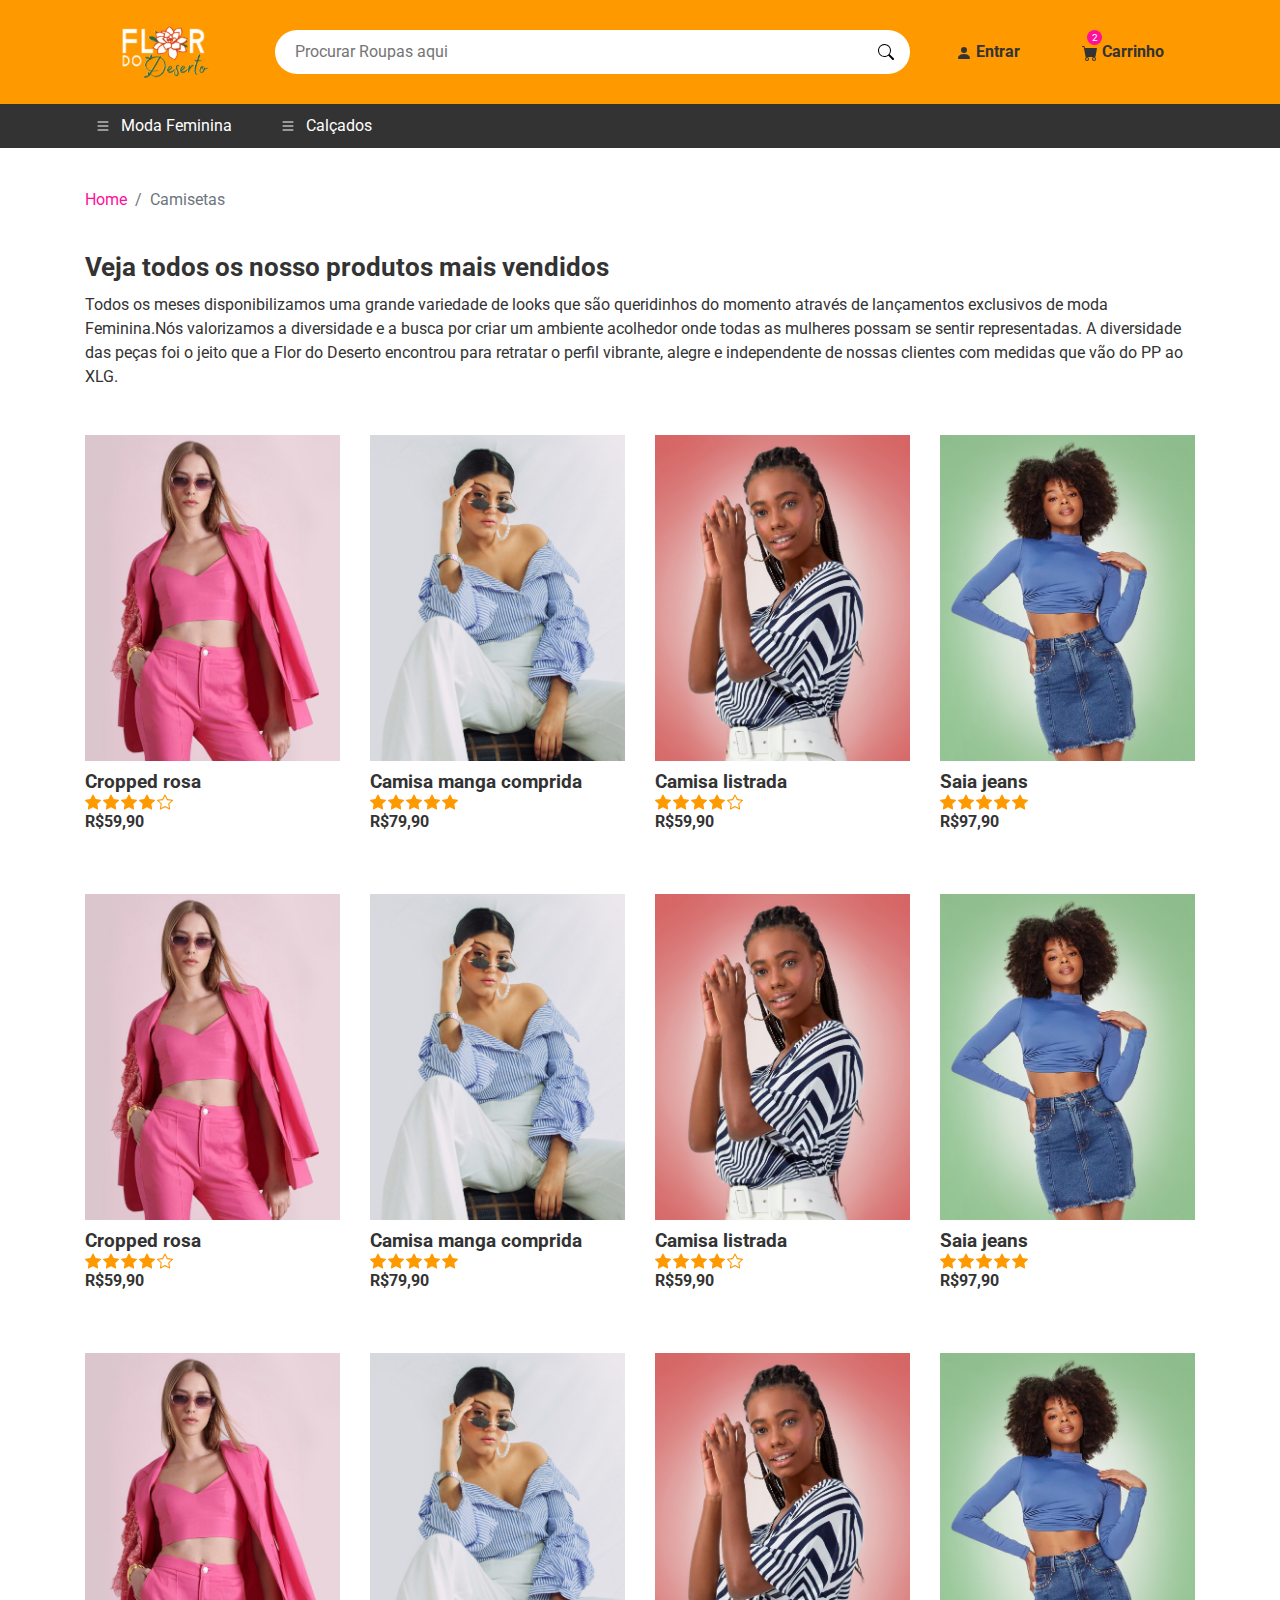
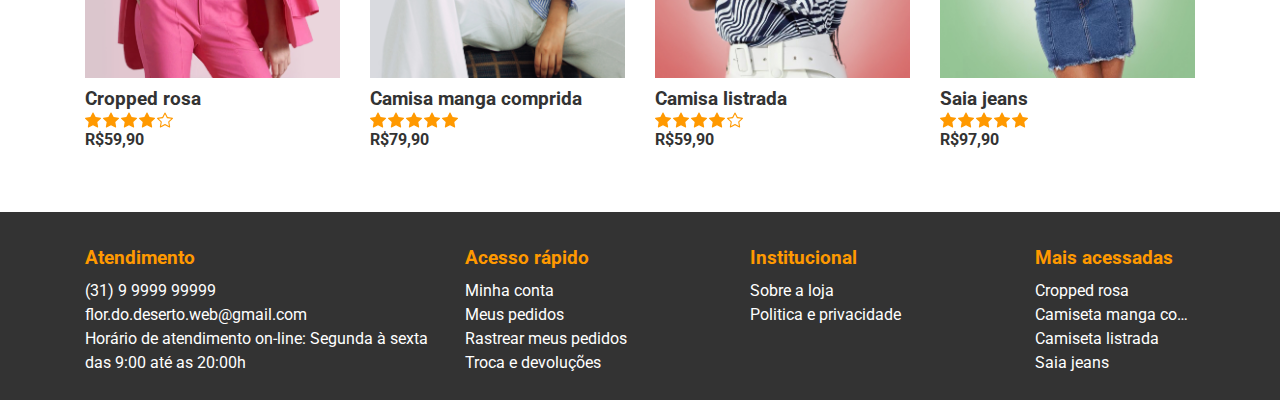
==== commit 43fac363: "Adicionada novas abas, descrição de produto, carrinho e JS" ====
--- a/assets/camisetas.html
+++ b/assets/camisetas.html
@@ -78,8 +78,8 @@
           </li>
 
           <li class="nav-item">
-            <span class="notificacao d-flex align-items-center justify-content-center">3</span>
-            <a href="#">
+            <span class="notificacao d-flex align-items-center justify-content-center">2</span>
+            <a href="./Cart.html">
               <svg xmlns="http://www.w3.org/2000/svg" width="16" height="16" fill="currentColor" class="bi bi-cart-fill"
                 viewBox="0 0 16 16">
                 <path
@@ -148,7 +148,7 @@
 
       <nav aria-label="breadcrumb">
         <ol class="breadcrumb">
-          <li class="breadcrumb-item"><a href="#">Home</a></li>
+          <li class="breadcrumb-item"><a href="./index.html">Home</a></li>
           <li class="breadcrumb-item active" aria-current="page">Camisetas</li>
         </ol>
       </nav>
@@ -162,7 +162,7 @@
       <article class="row">
 
         <!--cropped rosa-->
-        <a href="#" class="produtos-container col-md-3">
+        <a href="./croped-rosa.html" class="produtos-container col-md-3">
           <img src="./images/croped-rosa.png" class="img-fluid" alt="Cropped rosa">
           <!--descrição-->
           <article class="produtos-itens">
@@ -201,7 +201,7 @@
         <!--end cropped rosa-->
 
         <!--camisa manga comprida-->
-        <a href="#" class="produtos-container col-md-3">
+        <a href="./camisetas-manga-comprida.html" class="produtos-container col-md-3">
           <img src="./images/camiseta-manga-comprida.png" class="img-fluid" alt="camisa manga comprida">
           <!--descrição-->
           <article class="produtos-itens">
@@ -240,7 +240,7 @@
         <!--camisa manga comprida-->
 
         <!--camisa listrada-->
-        <a href="#" class="produtos-container col-md-3">
+        <a href="./camisa-listrada.html" class="produtos-container col-md-3">
           <img src="./images/Camiseta Listrada.png" class="img-fluid" alt="Camisa listrada">
           <!--descrição-->
           <article class="produtos-itens">
@@ -279,7 +279,7 @@
         <!--camisa listrada-->
 
         <!--saia jeans-->
-        <a href="#" class="produtos-container col-md-3">
+        <a href="./Saia jeans.html" class="produtos-container col-md-3">
           <img src="./images/saia-jeans.png" class="img-fluid" alt="saia jeans">
           <!--descrição-->
           <article class="produtos-itens">
@@ -318,7 +318,7 @@
         <!--saia jeans-->
 
         <!--cropped rosa-->
-        <a href="#" class="produtos-container col-md-3">
+        <a href="./croped-rosa.html" class="produtos-container col-md-3">
           <img src="./images/croped-rosa.png" class="img-fluid" alt="Cropped rosa">
           <!--descrição-->
           <article class="produtos-itens">
@@ -357,7 +357,7 @@
         <!--end cropped rosa-->
 
         <!--camisa manga comprida-->
-        <a href="#" class="produtos-container col-md-3">
+        <a href="./camisetas-manga-comprida.html" class="produtos-container col-md-3">
           <img src="./images/camiseta-manga-comprida.png" class="img-fluid" alt="camisa manga comprida">
           <!--descrição-->
           <article class="produtos-itens">
@@ -396,7 +396,7 @@
         <!--camisa manga comprida-->
 
         <!--camisa listrada-->
-        <a href="#" class="produtos-container col-md-3">
+        <a href="./camisa-listrada.html" class="produtos-container col-md-3">
           <img src="./images/Camiseta Listrada.png" class="img-fluid" alt="Camisa listrada">
           <!--descrição-->
           <article class="produtos-itens">
@@ -435,7 +435,7 @@
         <!--camisa listrada-->
 
         <!--saia jeans-->
-        <a href="#" class="produtos-container col-md-3">
+        <a href="./Saia jeans.html" class="produtos-container col-md-3">
           <img src="./images/saia-jeans.png" class="img-fluid" alt="saia jeans">
           <!--descrição-->
           <article class="produtos-itens">
@@ -474,7 +474,7 @@
         <!--saia jeans-->
 
         <!--cropped rosa-->
-        <a href="#" class="produtos-container col-md-3">
+        <a href="./croped-rosa.html" class="produtos-container col-md-3">
           <img src="./images/croped-rosa.png" class="img-fluid" alt="Cropped rosa">
           <!--descrição-->
           <article class="produtos-itens">
@@ -513,7 +513,7 @@
         <!--end cropped rosa-->
 
         <!--camisa manga comprida-->
-        <a href="#" class="produtos-container col-md-3">
+        <a href="./camisetas-manga-comprida.html" class="produtos-container col-md-3">
           <img src="./images/camiseta-manga-comprida.png" class="img-fluid" alt="camisa manga comprida">
           <!--descrição-->
           <article class="produtos-itens">
@@ -552,7 +552,7 @@
         <!--camisa manga comprida-->
 
         <!--camisa listrada-->
-        <a href="#" class="produtos-container col-md-3">
+        <a href="./camisetas-manga-comprida.html" class="produtos-container col-md-3">
           <img src="./images/Camiseta Listrada.png" class="img-fluid" alt="Camisa listrada">
           <!--descrição-->
           <article class="produtos-itens">
@@ -591,7 +591,7 @@
         <!--camisa listrada-->
 
         <!--saia jeans-->
-        <a href="#" class="produtos-container col-md-3">
+        <a href="./Saia jeans.html" class="produtos-container col-md-3">
           <img src="./images/saia-jeans.png" class="img-fluid" alt="saia jeans">
           <!--descrição-->
           <article class="produtos-itens">
@@ -708,19 +708,19 @@
 
           <ul class="nav flex-column">
             <li class="nav-item">
-              <a href="#">Cropped rosa </a>
+              <a href="./croped-rosa.html">Cropped rosa </a>
             </li>
 
             <li class="nav-item ellipsis">
-              <a href="#">Camiseta manga comprida </a>
-            </li>
-
-            <li class="nav-item">
-              <a href="#">Camiseta listrada </a>
-            </li>
-
-            <li class="nav-item">
-              <a href="#">Saia jeans</a>
+              <a href="./camisetas-manga-comprida.html">Camiseta manga comprida </a>
+            </li>
+
+            <li class="nav-item">
+              <a href="./camisa-listrada.html">Camiseta listrada </a>
+            </li>
+
+            <li class="nav-item">
+              <a href="./Saia jeans.html">Saia jeans</a>
             </li>
           </ul>
 
--- a/assets/css/style.css
+++ b/assets/css/style.css
@@ -118,7 +118,7 @@
   footer a {
     color: #fff; }
     footer a:hover {
-      color: #333; }
+      color: #fff; }
   footer h4 {
     color: #FF9900;
     font-size: 19px; }
@@ -128,6 +128,102 @@
     text-overflow: ellipsis;
     white-space: nowrap; }
 
+.produtos-compra figure {
+  margin: 0; }
+.produtos-compra .produtos-conteudo h1 {
+  margin: 0;
+  font-size: 32px; }
+.produtos-compra .produtos-conteudo p {
+  font-size: 16px; }
+.produtos-compra .produtos-preco .produtos-stars svg {
+  fill: #FF9900; }
+.produtos-compra .produtos-preco strong {
+  font-size: 40px; }
+.produtos-compra .produtos-preco form {
+  font-weight: 100; }
+  .produtos-compra .produtos-preco form label {
+    margin: 0; }
+.produtos-compra .produtos-preco .produtos-stars svg,
+.produtos-compra .produtos-preco strong span,
+.produtos-compra .produtos-preco form {
+  font-size: 16px; }
+
+body {
+  background-color: #eeeeee; }
+
+main {
+  margin: 30px; }
+
+a {
+  color: #fff; }
+  a:hover {
+    color: #fff; }
+
+.footer-background {
+  background-color: #ccc7c7; }
+
+@media (max-width: 991px) {
+  #heading {
+    padding-left: 50px; }
+
+  #prc {
+    margin-left: 70px;
+    padding-left: 110px; }
+
+  #quantity {
+    padding-left: 48px; }
+
+  #produc {
+    padding-left: 40px; }
+
+  #total {
+    padding-left: 54px; } }
+@media (max-width: 767px) {
+  .mobile {
+    font-size: 10px; }
+
+  h5 {
+    font-size: 14px; }
+
+  h6 {
+    font-size: 9px; }
+
+  #mobile-font {
+    font-size: 11px; }
+
+  #prc {
+    font-weight: 700;
+    margin-left: -45px;
+    padding-left: 105px; }
+
+  #quantity {
+    font-weight: 700;
+    padding-left: 6px; }
+
+  #produc {
+    font-weight: 700;
+    padding-left: 0px; }
+
+  #total {
+    font-weight: 700;
+    padding-left: 9px; }
+
+  #image {
+    width: 60px;
+    height: 60px; }
+
+  .col {
+    width: 100%; }
+
+  #zero-pad {
+    padding: 2%;
+    margin-left: 10px; }
+
+  #footer-font {
+    font-size: 12px; }
+
+  #heading {
+    padding-top: 15px; } }
 @media (max-width: 375px) {
   .banners-promocionais-statico .banners-promocionais-statico-12x p,
   .banners-promocionais-statico .banners-promocionais-statico-todo-br p {
